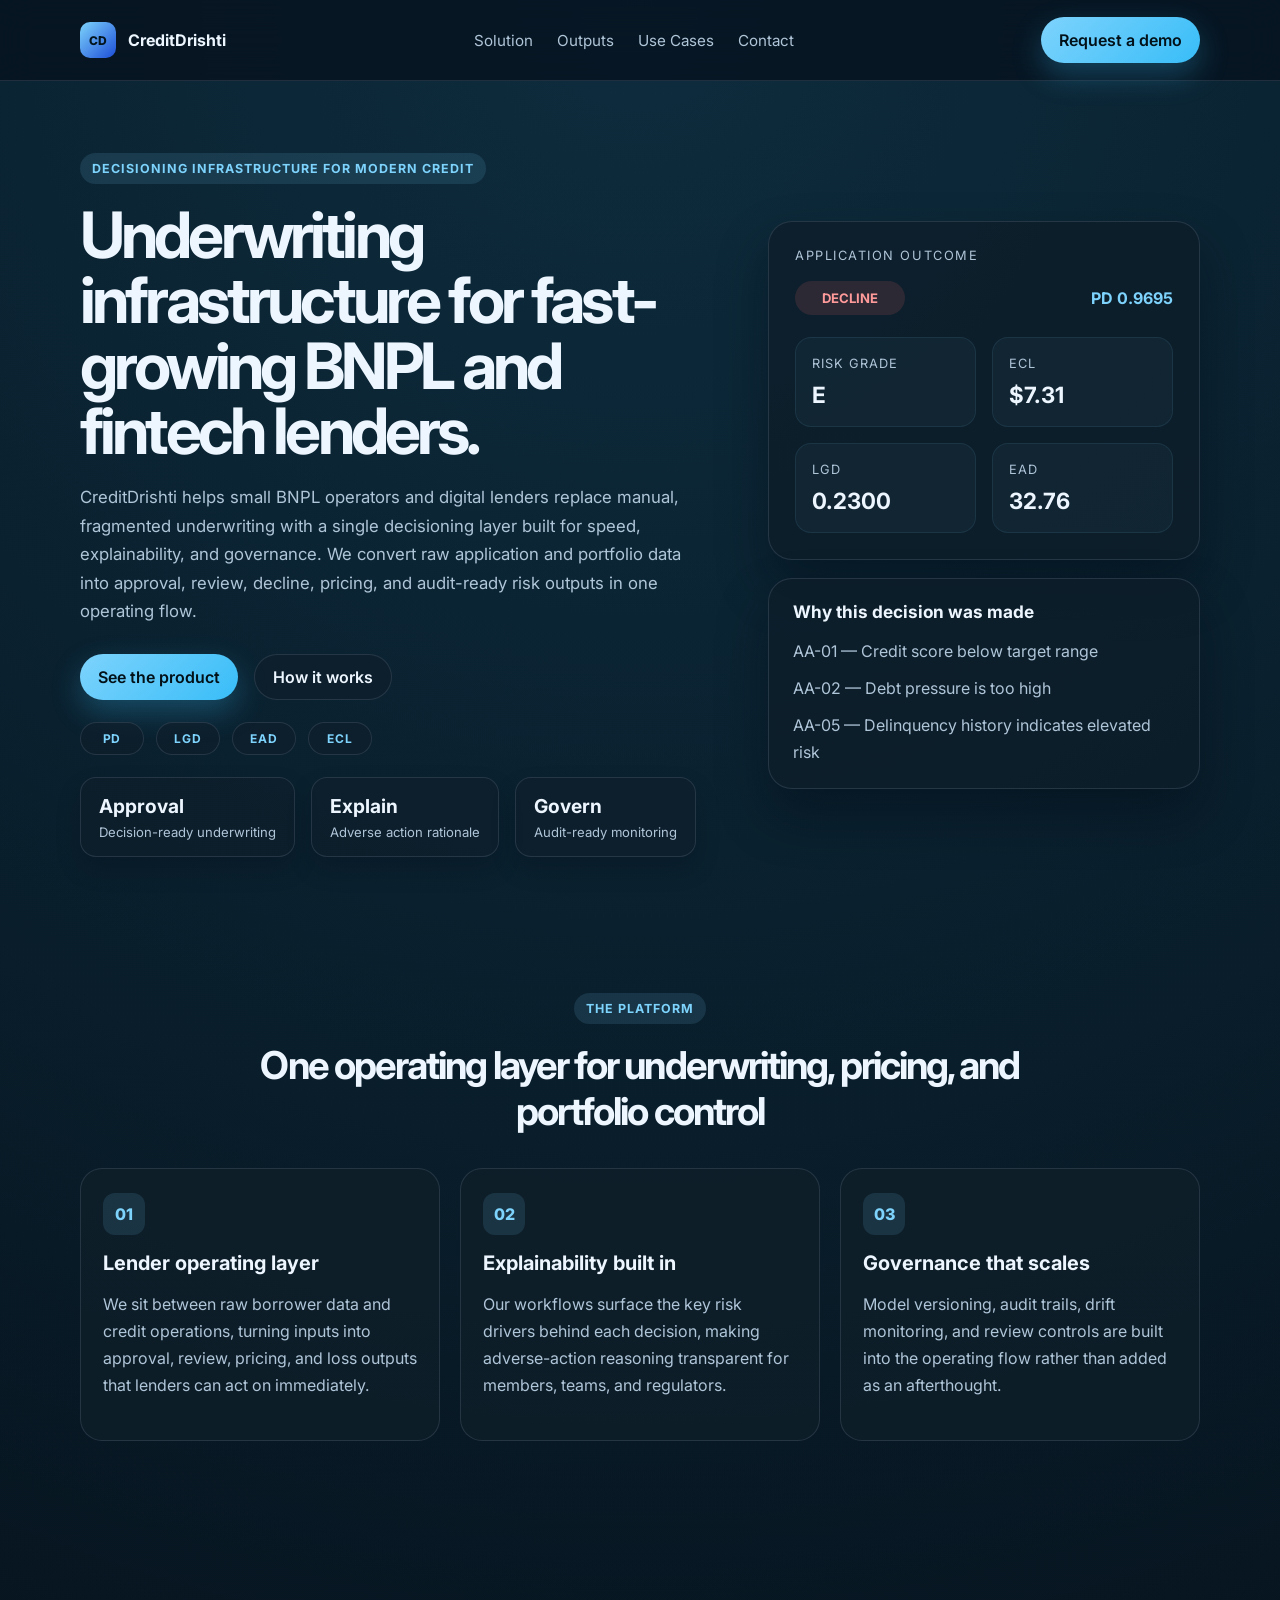
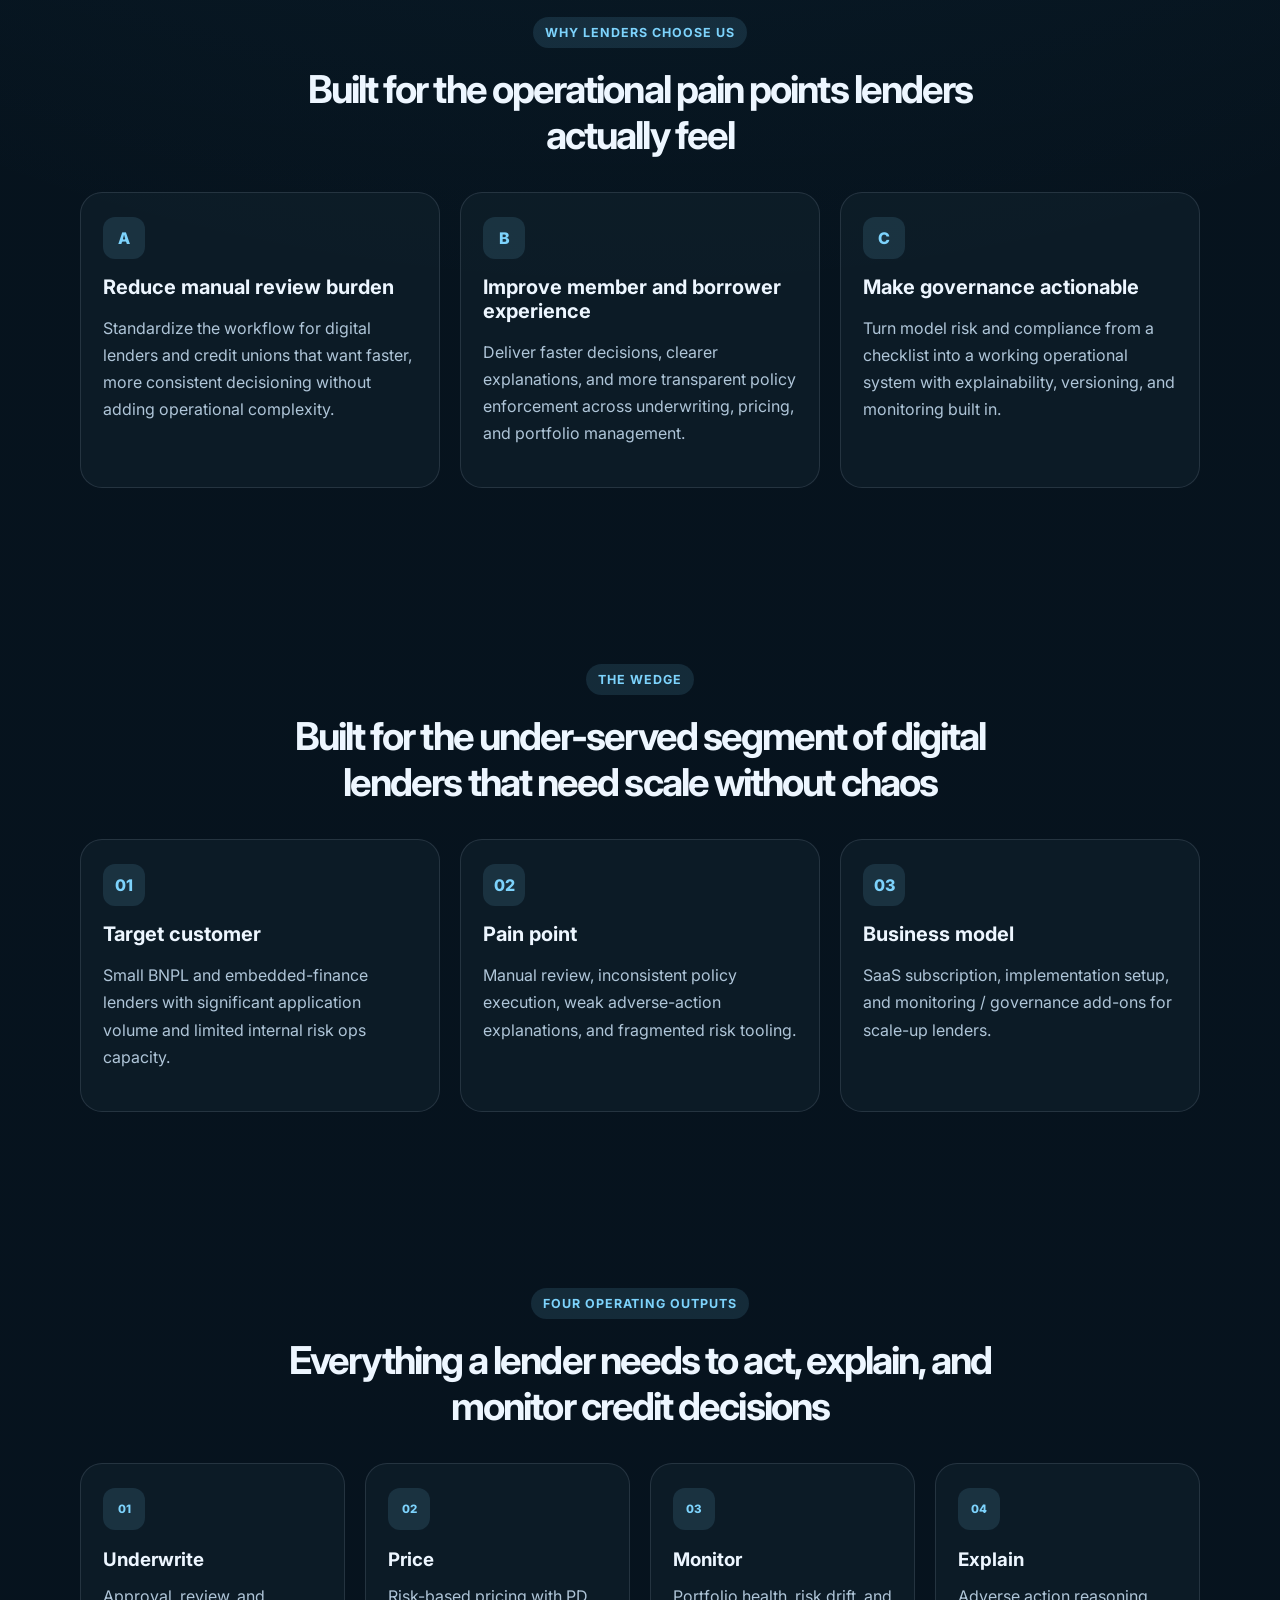
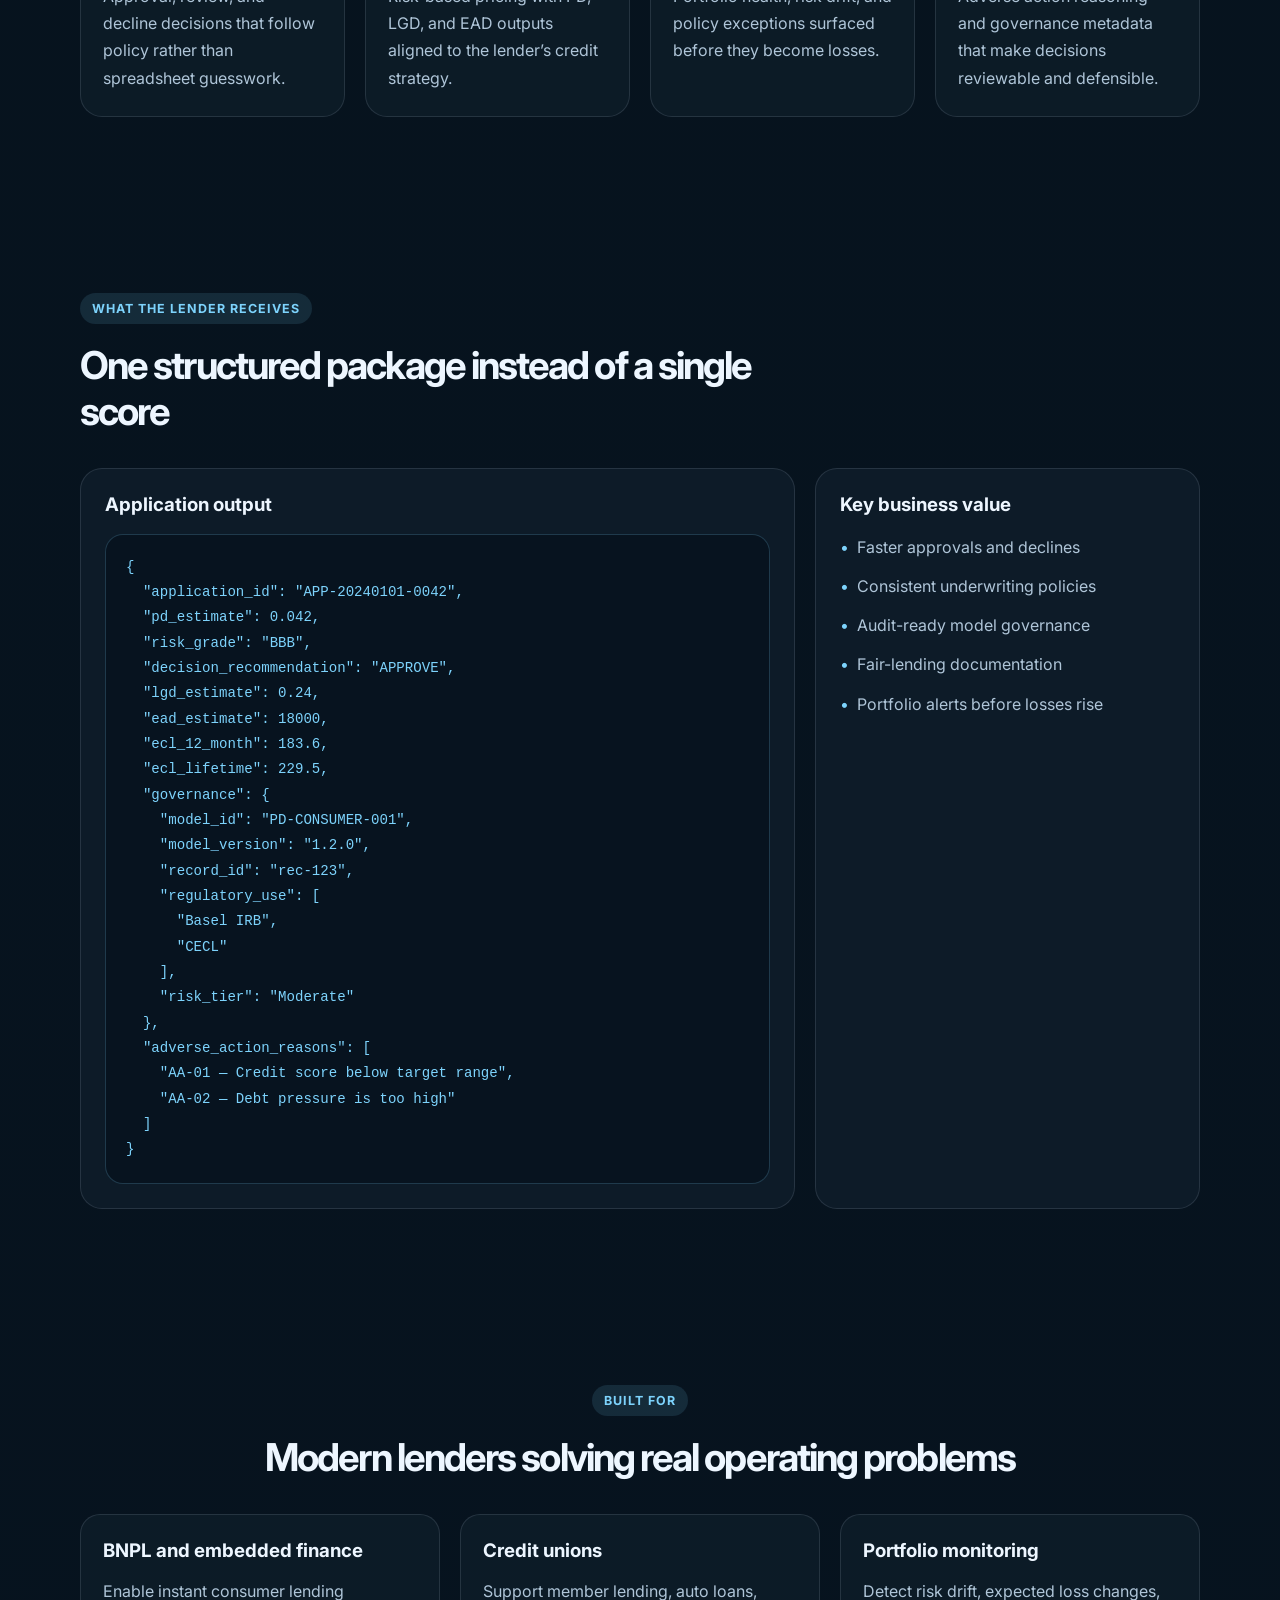
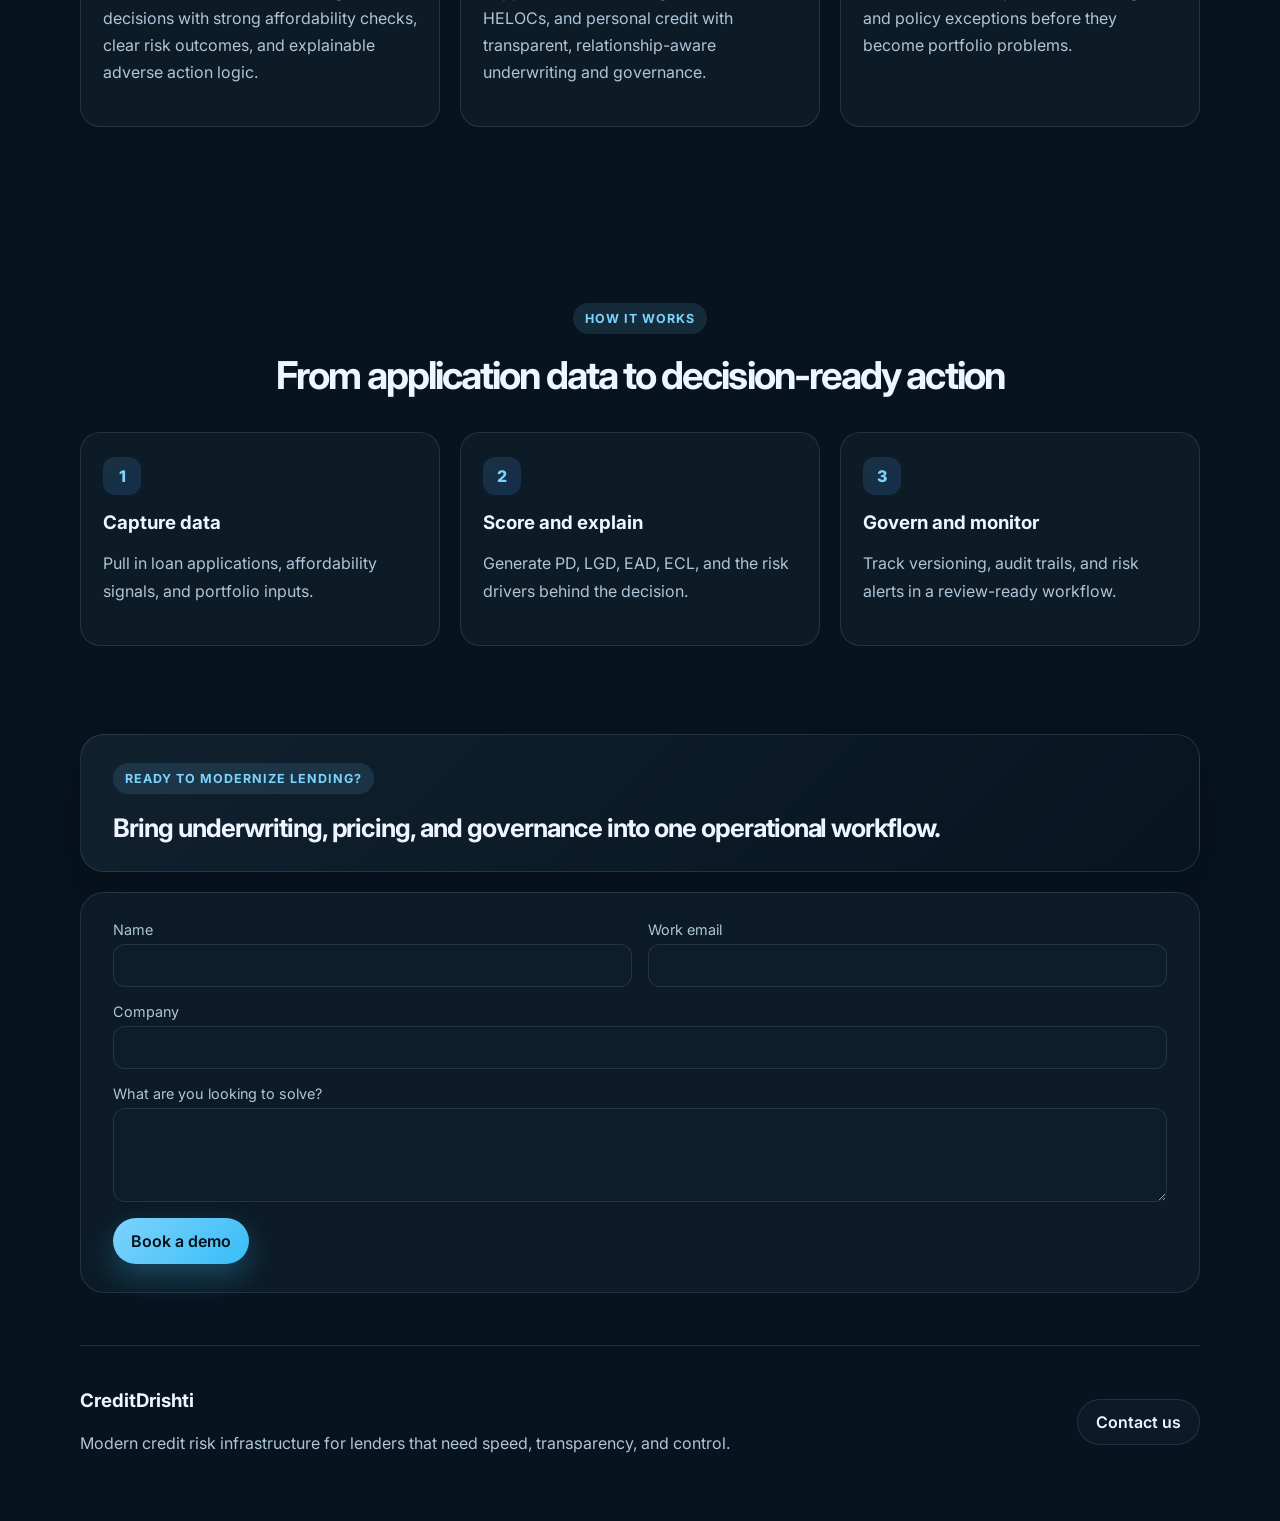
==== index.html @ d0ecc828 "Rebrand site to CreditDrishti Co-Authored-By: Claude Opus 5.5 <noreply@anthropic.com>" ====
<!DOCTYPE html>
<html lang="en">
  <head>
    <meta charset="UTF-8" />
    <meta name="viewport" content="width=device-width, initial-scale=1.0" />
    <title>CreditDrishti</title>
    <meta
      name="description"
      content="Decision-ready credit risk infrastructure for fintechs and credit unions."
    />
    <link rel="preconnect" href="https://fonts.googleapis.com" />
    <link rel="preconnect" href="https://fonts.gstatic.com" crossorigin />
    <link
      href="https://fonts.googleapis.com/css2?family=Inter:wght@400;500;600;700;800&display=swap"
      rel="stylesheet"
    />
    <link rel="stylesheet" href="styles.css" />
  </head>
  <body>
    <header class="topbar">
      <div class="container nav">
        <div class="brand">
          <span class="brand-mark">CD</span>
          <span>CreditDrishti</span>
        </div>
        <nav class="menu">
          <a href="#solution">Solution</a>
          <a href="#outputs">Outputs</a>
          <a href="#use-cases">Use Cases</a>
          <a href="#contact">Contact</a>
        </nav>
        <a class="button button-primary" href="#contact">Request a demo</a>
      </div>
    </header>

    <main>
      <section class="hero">
        <div class="container hero-grid">
          <div class="hero-copy">
            <span class="eyebrow">Decisioning infrastructure for modern credit</span>
            <h1>Underwriting infrastructure for fast-growing BNPL and fintech lenders.</h1>
            <p>
              CreditDrishti helps small BNPL operators and digital lenders replace manual,
              fragmented underwriting with a single decisioning layer built for speed,
              explainability, and governance. We convert raw application and portfolio data into
              approval, review, decline, pricing, and audit-ready risk outputs in one operating flow.
            </p>
            <div class="cta-row">
              <a class="button button-primary" href="#outputs">See the product</a>
              <a class="button button-secondary" href="#solution">How it works</a>
            </div>
            <div class="trust-strip">
              <span>PD</span>
              <span>LGD</span>
              <span>EAD</span>
              <span>ECL</span>
            </div>
            <ul class="mini-stats">
              <li><strong>Approval</strong><span>Decision-ready underwriting</span></li>
              <li><strong>Explain</strong><span>Adverse action rationale</span></li>
              <li><strong>Govern</strong><span>Audit-ready monitoring</span></li>
            </ul>
          </div>

          <div class="hero-panel">
            <div class="panel-card panel-highlight">
              <div class="panel-topline">Application outcome</div>
              <div class="decision-row">
                <span class="badge badge-decline">DECLINE</span>
                <span class="risk-score">PD 0.9695</span>
              </div>
              <div class="metrics-grid">
                <div>
                  <label>Risk Grade</label>
                  <strong>E</strong>
                </div>
                <div>
                  <label>ECL</label>
                  <strong>$7.31</strong>
                </div>
                <div>
                  <label>LGD</label>
                  <strong>0.2300</strong>
                </div>
                <div>
                  <label>EAD</label>
                  <strong>32.76</strong>
                </div>
              </div>
            </div>

            <div class="panel-card panel-list">
              <h3>Why this decision was made</h3>
              <ul>
                <li>AA-01 — Credit score below target range</li>
                <li>AA-02 — Debt pressure is too high</li>
                <li>AA-05 — Delinquency history indicates elevated risk</li>
              </ul>
            </div>
          </div>
        </div>
      </section>

      <section class="feature-band" id="solution">
        <div class="container">
          <div class="section-heading">
            <span class="eyebrow">The platform</span>
            <h2>One operating layer for underwriting, pricing, and portfolio control</h2>
          </div>

          <div class="card-grid">
            <article class="info-card">
              <div class="icon">01</div>
              <h3>Lender operating layer</h3>
              <p>
                We sit between raw borrower data and credit operations, turning inputs into approval,
                review, pricing, and loss outputs that lenders can act on immediately.
              </p>
            </article>

            <article class="info-card">
              <div class="icon">02</div>
              <h3>Explainability built in</h3>
              <p>
                Our workflows surface the key risk drivers behind each decision, making adverse-action
                reasoning transparent for members, teams, and regulators.
              </p>
            </article>

            <article class="info-card">
              <div class="icon">03</div>
              <h3>Governance that scales</h3>
              <p>
                Model versioning, audit trails, drift monitoring, and review controls are built into the
                operating flow rather than added as an afterthought.
              </p>
            </article>
          </div>
        </div>
      </section>

      <section class="feature-band" aria-label="customer value">
        <div class="container">
          <div class="section-heading">
            <span class="eyebrow">Why lenders choose us</span>
            <h2>Built for the operational pain points lenders actually feel</h2>
          </div>

          <div class="card-grid">
            <article class="info-card">
              <div class="icon">A</div>
              <h3>Reduce manual review burden</h3>
              <p>
                Standardize the workflow for digital lenders and credit unions that want faster,
                more consistent decisioning without adding operational complexity.
              </p>
            </article>

            <article class="info-card">
              <div class="icon">B</div>
              <h3>Improve member and borrower experience</h3>
              <p>
                Deliver faster decisions, clearer explanations, and more transparent policy
                enforcement across underwriting, pricing, and portfolio management.
              </p>
            </article>

            <article class="info-card">
              <div class="icon">C</div>
              <h3>Make governance actionable</h3>
              <p>
                Turn model risk and compliance from a checklist into a working operational system
                with explainability, versioning, and monitoring built in.
              </p>
            </article>
          </div>
        </div>
      </section>

      <section class="feature-band">
        <div class="container">
          <div class="section-heading">
            <span class="eyebrow">The wedge</span>
            <h2>Built for the under-served segment of digital lenders that need scale without chaos</h2>
          </div>

          <div class="card-grid">
            <article class="info-card">
              <div class="icon">01</div>
              <h3>Target customer</h3>
              <p>Small BNPL and embedded-finance lenders with significant application volume and limited internal risk ops capacity.</p>
            </article>
            <article class="info-card">
              <div class="icon">02</div>
              <h3>Pain point</h3>
              <p>Manual review, inconsistent policy execution, weak adverse-action explanations, and fragmented risk tooling.</p>
            </article>
            <article class="info-card">
              <div class="icon">03</div>
              <h3>Business model</h3>
              <p>SaaS subscription, implementation setup, and monitoring / governance add-ons for scale-up lenders.</p>
            </article>
          </div>
        </div>
      </section>

      <section class="results-band">
        <div class="container">
          <div class="section-heading">
            <span class="eyebrow">Four operating outputs</span>
            <h2>Everything a lender needs to act, explain, and monitor credit decisions</h2>
          </div>

          <div class="results-grid">
            <article class="result-card">
              <span class="result-tag">01</span>
              <h3>Underwrite</h3>
              <p>Approval, review, and decline decisions that follow policy rather than spreadsheet guesswork.</p>
            </article>
            <article class="result-card">
              <span class="result-tag">02</span>
              <h3>Price</h3>
              <p>Risk-based pricing with PD, LGD, and EAD outputs aligned to the lender’s credit strategy.</p>
            </article>
            <article class="result-card">
              <span class="result-tag">03</span>
              <h3>Monitor</h3>
              <p>Portfolio health, risk drift, and policy exceptions surfaced before they become losses.</p>
            </article>
            <article class="result-card">
              <span class="result-tag">04</span>
              <h3>Explain</h3>
              <p>Adverse action reasoning and governance metadata that make decisions reviewable and defensible.</p>
            </article>
          </div>
        </div>
      </section>

      <section class="outputs" id="outputs">
        <div class="container">
          <div class="section-heading left">
            <span class="eyebrow">What the lender receives</span>
            <h2>One structured package instead of a single score</h2>
          </div>

          <div class="output-grid">
            <div class="output-card big">
              <h3>Application output</h3>
              <div class="json-box" id="outputBox"></div>
            </div>

            <div class="output-card">
              <h3>Key business value</h3>
              <ul>
                <li>Faster approvals and declines</li>
                <li>Consistent underwriting policies</li>
                <li>Audit-ready model governance</li>
                <li>Fair-lending documentation</li>
                <li>Portfolio alerts before losses rise</li>
              </ul>
            </div>
          </div>
        </div>
      </section>

      <section class="use-cases" id="use-cases">
        <div class="container">
          <div class="section-heading">
            <span class="eyebrow">Built for</span>
            <h2>Modern lenders solving real operating problems</h2>
          </div>

          <div class="use-grid">
            <article class="use-card">
              <h3>BNPL and embedded finance</h3>
              <p>
                Enable instant consumer lending decisions with strong affordability checks, clear risk
                outcomes, and explainable adverse action logic.
              </p>
            </article>
            <article class="use-card">
              <h3>Credit unions</h3>
              <p>
                Support member lending, auto loans, HELOCs, and personal credit with transparent,
                relationship-aware underwriting and governance.
              </p>
            </article>
            <article class="use-card">
              <h3>Portfolio monitoring</h3>
              <p>
                Detect risk drift, expected loss changes, and policy exceptions before they become
                portfolio problems.
              </p>
            </article>
          </div>
        </div>
      </section>

      <section class="process">
        <div class="container">
          <div class="section-heading">
            <span class="eyebrow">How it works</span>
            <h2>From application data to decision-ready action</h2>
          </div>

          <div class="steps">
            <div class="step">
              <span>1</span>
              <h3>Capture data</h3>
              <p>Pull in loan applications, affordability signals, and portfolio inputs.</p>
            </div>
            <div class="step">
              <span>2</span>
              <h3>Score and explain</h3>
              <p>Generate PD, LGD, EAD, ECL, and the risk drivers behind the decision.</p>
            </div>
            <div class="step">
              <span>3</span>
              <h3>Govern and monitor</h3>
              <p>Track versioning, audit trails, and risk alerts in a review-ready workflow.</p>
            </div>
          </div>
        </div>
      </section>
    </main>

    <section class="cta-banner" id="contact">
      <div class="container cta-banner-inner">
        <div>
          <span class="eyebrow">Ready to modernize lending?</span>
          <h3>Bring underwriting, pricing, and governance into one operational workflow.</h3>
        </div>
      </div>
      <div class="container">
        <!-- Replace YOUR_FORM_ID with the ID from your Formspree form (https://formspree.io) -->
        <form
          class="contact-form"
          id="contactForm"
          action="https://formspree.io/f/YOUR_FORM_ID"
          method="POST"
        >
          <div class="form-row">
            <label>
              <span>Name</span>
              <input type="text" name="name" autocomplete="name" required maxlength="120" />
            </label>
            <label>
              <span>Work email</span>
              <input type="email" name="email" autocomplete="email" required maxlength="200" />
            </label>
          </div>
          <label>
            <span>Company</span>
            <input type="text" name="company" autocomplete="organization" maxlength="200" />
          </label>
          <label>
            <span>What are you looking to solve?</span>
            <textarea name="message" rows="4" required maxlength="4000"></textarea>
          </label>
          <input type="hidden" name="_subject" value="New demo request — CreditDrishti" />
          <!-- Honeypot: hidden from people; Formspree drops submissions that fill it -->
          <input type="text" name="_gotcha" class="hp" tabindex="-1" autocomplete="off" aria-hidden="true" />
          <div class="form-actions">
            <button class="button button-primary" type="submit">Book a demo</button>
            <p class="form-status" id="formStatus" role="status" aria-live="polite"></p>
          </div>
        </form>
      </div>
    </section>

    <footer class="footer">
      <div class="container footer-row">
        <div>
          <h3>CreditDrishti</h3>
          <p>Modern credit risk infrastructure for lenders that need speed, transparency, and control.</p>
        </div>
        <a class="button button-secondary" href="#contact">
          Contact us
        </a>
      </div>
    </footer>

    <script src="app.js"></script>
  </body>
</html>
---- styles.css ----
:root {
  --bg: #07131f;
  --bg-soft: #0d1d2b;
  --panel: rgba(14, 30, 42, 0.82);
  --panel-border: rgba(148, 163, 184, 0.18);
  --card: #0f1f2b;
  --text: #edf6ff;
  --muted: #afc5d8;
  --primary: #7dd3fc;
  --primary-strong: #38bdf8;
  --success: #69f0ae;
  --warning: #f9c74f;
  --danger: #ff6b6b;
  --shadow: rgba(3, 7, 18, 0.38);
}

* {
  box-sizing: border-box;
}

html {
  scroll-behavior: smooth;
}

body {
  margin: 0;
  font-family: "Inter", sans-serif;
  background:
    radial-gradient(circle at top, rgba(56, 189, 248, 0.15), transparent 30%),
    linear-gradient(180deg, #06131d 0%, #07131f 100%);
  color: var(--text);
}

img {
  max-width: 100%;
}

a {
  color: inherit;
  text-decoration: none;
}

.container {
  width: min(1120px, calc(100% - 32px));
  margin: 0 auto;
}

.topbar {
  position: sticky;
  top: 0;
  z-index: 10;
  backdrop-filter: blur(18px);
  background: rgba(7, 19, 31, 0.82);
  border-bottom: 1px solid var(--panel-border);
}

.nav {
  display: flex;
  align-items: center;
  justify-content: space-between;
  min-height: 80px;
  gap: 20px;
}

.brand {
  display: inline-flex;
  align-items: center;
  gap: 12px;
  font-weight: 700;
}

.brand-mark {
  display: inline-flex;
  align-items: center;
  justify-content: center;
  width: 36px;
  height: 36px;
  border-radius: 10px;
  background: linear-gradient(135deg, var(--primary), #1d4ed8);
  color: #03151e;
  font-size: 0.75rem;
  font-weight: 800;
}

.menu {
  display: flex;
  gap: 24px;
  color: var(--muted);
  font-size: 0.95rem;
}

.button {
  display: inline-flex;
  align-items: center;
  justify-content: center;
  min-height: 46px;
  padding: 0 18px;
  border-radius: 999px;
  font-weight: 600;
  transition: transform 0.2s ease, opacity 0.2s ease;
}

.button:hover {
  transform: translateY(-1px);
}

.button-primary {
  background: linear-gradient(135deg, var(--primary), var(--primary-strong));
  color: #021018;
  box-shadow: 0 12px 30px rgba(56, 189, 248, 0.28);
}

.button-secondary {
  border: 1px solid var(--panel-border);
  background: rgba(15, 31, 43, 0.7);
  color: var(--text);
}

.hero {
  padding: 72px 0 48px;
}

.hero-grid {
  display: grid;
  grid-template-columns: 1.2fr 0.8fr;
  gap: 40px;
  align-items: center;
}

.eyebrow {
  display: inline-block;
  margin-bottom: 18px;
  padding: 8px 12px;
  border-radius: 999px;
  background: rgba(125, 211, 252, 0.12);
  color: var(--primary);
  font-size: 0.78rem;
  font-weight: 700;
  letter-spacing: 0.08em;
  text-transform: uppercase;
}

.hero-copy h1 {
  margin: 0;
  font-size: clamp(2.8rem, 5vw, 4.7rem);
  line-height: 1.02;
  letter-spacing: -0.06em;
}

.hero-copy p {
  max-width: 620px;
  color: var(--muted);
  line-height: 1.7;
  font-size: 1.05rem;
  margin-top: 20px;
}

.cta-row {
  display: flex;
  flex-wrap: wrap;
  gap: 16px;
  margin: 28px 0 22px;
}

.trust-strip {
  display: flex;
  flex-wrap: wrap;
  gap: 12px;
  margin-bottom: 22px;
}

.trust-strip span {
  display: inline-flex;
  align-items: center;
  justify-content: center;
  min-width: 64px;
  padding: 8px 12px;
  border-radius: 999px;
  border: 1px solid var(--panel-border);
  background: rgba(15, 31, 43, 0.7);
  color: var(--primary);
  font-size: 0.75rem;
  font-weight: 700;
  letter-spacing: 0.08em;
  text-transform: uppercase;
}

.mini-stats {
  list-style: none;
  padding: 0;
  margin: 0;
  display: flex;
  flex-wrap: wrap;
  gap: 16px;
}

.mini-stats li {
  min-width: 170px;
  display: flex;
  flex-direction: column;
  gap: 6px;
  padding: 16px 18px;
  border: 1px solid var(--panel-border);
  background: rgba(15, 31, 43, 0.7);
  border-radius: 16px;
  box-shadow: 0 12px 24px rgba(3, 7, 18, 0.18);
}

.mini-stats strong {
  font-size: 1.2rem;
}

.mini-stats span {
  color: var(--muted);
  font-size: 0.82rem;
}

.hero-panel {
  display: flex;
  flex-direction: column;
  gap: 18px;
}

.panel-card {
  background: var(--panel);
  border: 1px solid var(--panel-border);
  border-radius: 24px;
  box-shadow: 0 26px 50px var(--shadow);
}

.panel-highlight {
  padding: 26px;
}

.panel-topline {
  color: var(--muted);
  font-size: 0.8rem;
  letter-spacing: 0.12em;
  text-transform: uppercase;
}

.decision-row {
  display: flex;
  align-items: center;
  justify-content: space-between;
  margin-top: 18px;
  margin-bottom: 22px;
}

.badge {
  display: inline-flex;
  align-items: center;
  justify-content: center;
  min-width: 110px;
  padding: 9px 12px;
  border-radius: 999px;
  font-size: 0.82rem;
  font-weight: 700;
}

.badge-decline {
  background: rgba(255, 107, 107, 0.13);
  color: #ff9a9a;
}

.risk-score {
  color: var(--primary);
  font-weight: 700;
}

.metrics-grid {
  display: grid;
  grid-template-columns: repeat(2, minmax(120px, 1fr));
  gap: 16px;
}

.metrics-grid div {
  padding: 18px 16px;
  background: rgba(125, 211, 252, 0.04);
  border: 1px solid rgba(125, 211, 252, 0.09);
  border-radius: 16px;
}

.metrics-grid label {
  display: block;
  margin-bottom: 10px;
  color: var(--muted);
  font-size: 0.8rem;
  text-transform: uppercase;
  letter-spacing: 0.08em;
}

.metrics-grid strong {
  font-size: 1.4rem;
}

.panel-list {
  padding: 22px 24px;
}

.panel-list h3 {
  margin-top: 0;
  margin-bottom: 16px;
  font-size: 1.08rem;
}

.panel-list ul,
.output-card ul,
.use-card p,
.info-card p,
.step p,
.footer p {
  color: var(--muted);
  line-height: 1.7;
}

.panel-list ul {
  list-style: none;
  padding: 0;
  margin: 0;
  display: grid;
  gap: 10px;
}

.section-heading {
  text-align: center;
  max-width: 760px;
  margin: 0 auto 34px;
}

.section-heading.left {
  text-align: left;
  margin-left: 0;
}

.section-heading h2 {
  margin: 0;
  font-size: clamp(2rem, 3vw, 2.8rem);
  letter-spacing: -0.05em;
}

.feature-band, .outputs, .use-cases, .process, .results-band {
  padding: 88px 0;
}

.card-grid,
.use-grid,
.steps,
.results-grid {
  display: grid;
  gap: 20px;
}

.card-grid {
  grid-template-columns: repeat(3, minmax(0, 1fr));
}

.info-card {
  background: rgba(15, 31, 43, 0.74);
  border: 1px solid var(--panel-border);
  border-radius: 22px;
  padding: 24px 22px;
}

.icon {
  display: inline-flex;
  width: 42px;
  height: 42px;
  align-items: center;
  justify-content: center;
  margin-bottom: 16px;
  border-radius: 12px;
  background: rgba(125, 211, 252, 0.12);
  color: var(--primary);
  font-weight: 800;
}

.info-card h3 {
  margin: 0 0 10px;
  font-size: 1.25rem;
}

.results-grid {
  grid-template-columns: repeat(4, minmax(0, 1fr));
}

.result-card {
  background: rgba(15, 31, 43, 0.74);
  border: 1px solid var(--panel-border);
  border-radius: 22px;
  padding: 24px 22px;
}

.result-tag {
  display: inline-flex;
  align-items: center;
  justify-content: center;
  width: 42px;
  height: 42px;
  border-radius: 12px;
  background: rgba(125, 211, 252, 0.12);
  color: var(--primary);
  font-size: 0.72rem;
  font-weight: 800;
  margin-bottom: 18px;
}

.result-card h3 {
  margin: 0 0 12px;
}

.result-card p {
  color: var(--muted);
  line-height: 1.7;
  margin: 0;
}

.output-grid {
  display: grid;
  grid-template-columns: 1.3fr 0.7fr;
  gap: 20px;
}

.output-card {
  background: rgba(15, 31, 43, 0.8);
  border: 1px solid var(--panel-border);
  border-radius: 22px;
  padding: 24px;
}

.output-card.big {
  min-height: 340px;
}

.output-card h3 {
  margin-top: 0;
  margin-bottom: 18px;
}

.json-box {
  border: 1px solid rgba(125, 211, 252, 0.2);
  border-radius: 18px;
  background: rgba(7, 19, 31, 0.9);
  padding: 20px;
  color: var(--primary);
  font-family: "SFMono-Regular", Consolas, monospace;
  font-size: 0.88rem;
  line-height: 1.8;
  white-space: pre-wrap;
}

.output-card ul {
  list-style: none;
  margin: 0;
  padding: 0;
  display: grid;
  gap: 12px;
}

.output-card li::before {
  content: "•";
  color: var(--primary);
  margin-right: 8px;
}

.use-grid {
  grid-template-columns: repeat(3, minmax(0, 1fr));
}

.use-card,
.step {
  background: rgba(15, 31, 43, 0.74);
  border: 1px solid var(--panel-border);
  border-radius: 20px;
  padding: 24px 22px;
}

.use-card h3,
.step h3 {
  margin-top: 0;
  margin-bottom: 14px;
}

.steps {
  grid-template-columns: repeat(3, minmax(0, 1fr));
}

.step span {
  display: inline-flex;
  width: 38px;
  height: 38px;
  align-items: center;
  justify-content: center;
  margin-bottom: 16px;
  font-weight: 800;
  border-radius: 12px;
  background: linear-gradient(135deg, rgba(125, 211, 252, 0.12), rgba(59, 130, 246, 0.18));
  color: var(--primary);
}

.cta-banner {
  padding: 0 0 28px;
}

.cta-banner-inner {
  display: flex;
  justify-content: space-between;
  align-items: center;
  gap: 20px;
  padding: 28px 32px;
  border: 1px solid var(--panel-border);
  border-radius: 24px;
  background: linear-gradient(135deg, rgba(18, 35, 48, 0.9), rgba(8, 22, 33, 0.9));
  box-shadow: 0 24px 42px rgba(3, 7, 18, 0.22);
}

.cta-banner h3 {
  margin: 0;
  font-size: clamp(1.4rem, 2vw, 2.1rem);
  letter-spacing: -0.04em;
}

.contact-form {
  display: grid;
  gap: 16px;
  margin-top: 20px;
  padding: 28px 32px;
  border: 1px solid var(--panel-border);
  border-radius: 24px;
  background: var(--panel);
}

.contact-form .form-row {
  display: grid;
  grid-template-columns: 1fr 1fr;
  gap: 16px;
}

.contact-form label {
  display: grid;
  gap: 6px;
  font-size: 0.9rem;
  color: var(--muted);
}

.contact-form input,
.contact-form textarea {
  width: 100%;
  padding: 12px 14px;
  border: 1px solid var(--panel-border);
  border-radius: 12px;
  background: var(--bg-soft);
  color: var(--text);
  font: inherit;
}

.contact-form input:focus,
.contact-form textarea:focus {
  outline: 2px solid var(--primary);
  outline-offset: 1px;
}

.contact-form .hp {
  position: absolute;
  left: -9999px;
  width: 1px;
  height: 1px;
  overflow: hidden;
}

.contact-form button {
  border: 0;
  cursor: pointer;
  font: inherit;
  font-weight: 600;
}

.contact-form button:disabled {
  opacity: 0.6;
  cursor: progress;
}

.form-actions {
  display: flex;
  align-items: center;
  gap: 16px;
  flex-wrap: wrap;
}

.form-status {
  margin: 0;
  color: var(--muted);
}

.form-status.ok {
  color: var(--success);
}

.form-status.err {
  color: var(--danger);
}

.footer {
  padding: 24px 0 48px;
}

.footer-row {
  display: flex;
  justify-content: space-between;
  gap: 20px;
  align-items: center;
  padding-top: 24px;
  border-top: 1px solid var(--panel-border);
}

@media (max-width: 900px) {
  .hero-grid,
  .output-grid,
  .card-grid,
  .use-grid,
  .steps,
  .results-grid {
    grid-template-columns: 1fr;
  }

  .menu {
    display: none;
  }

  .cta-banner-inner,
  .footer-row {
    flex-direction: column;
    align-items: flex-start;
  }

  .contact-form {
    padding: 20px 16px;
  }

  .contact-form .form-row {
    grid-template-columns: 1fr;
  }
}
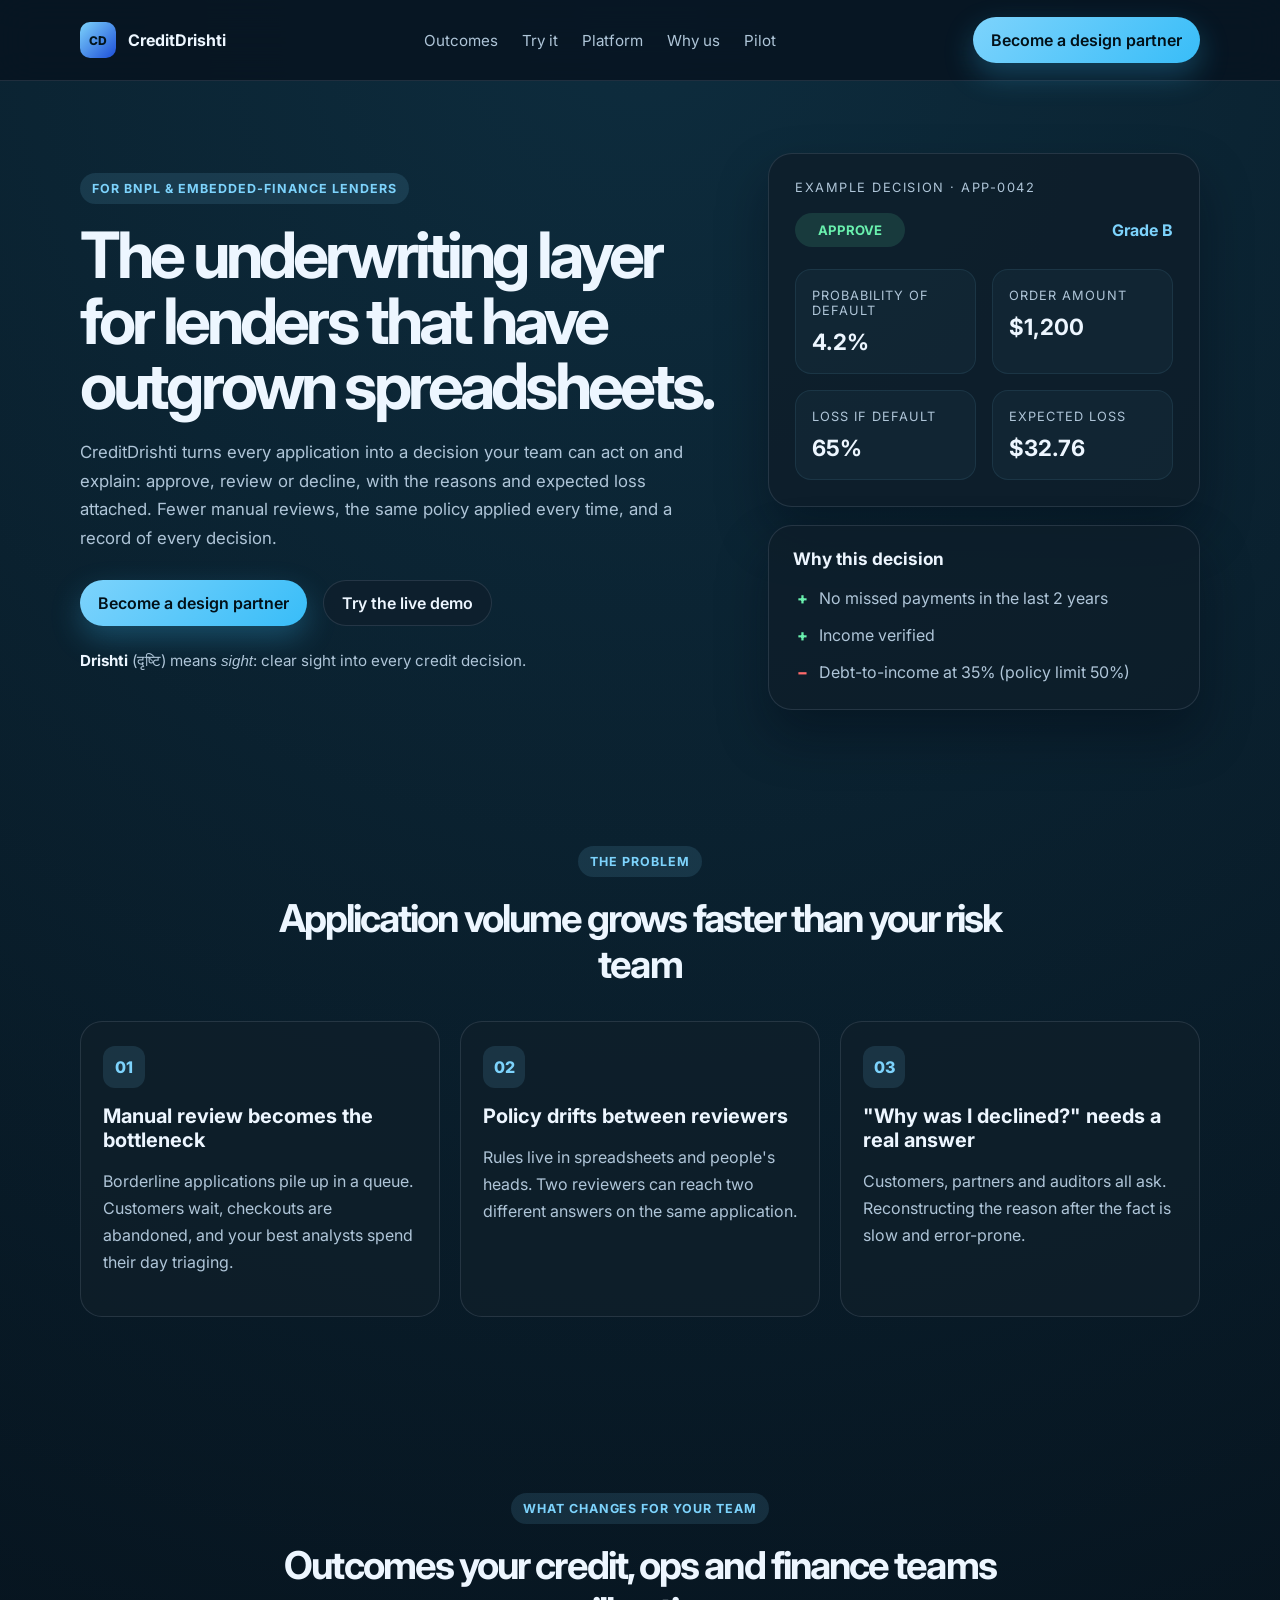
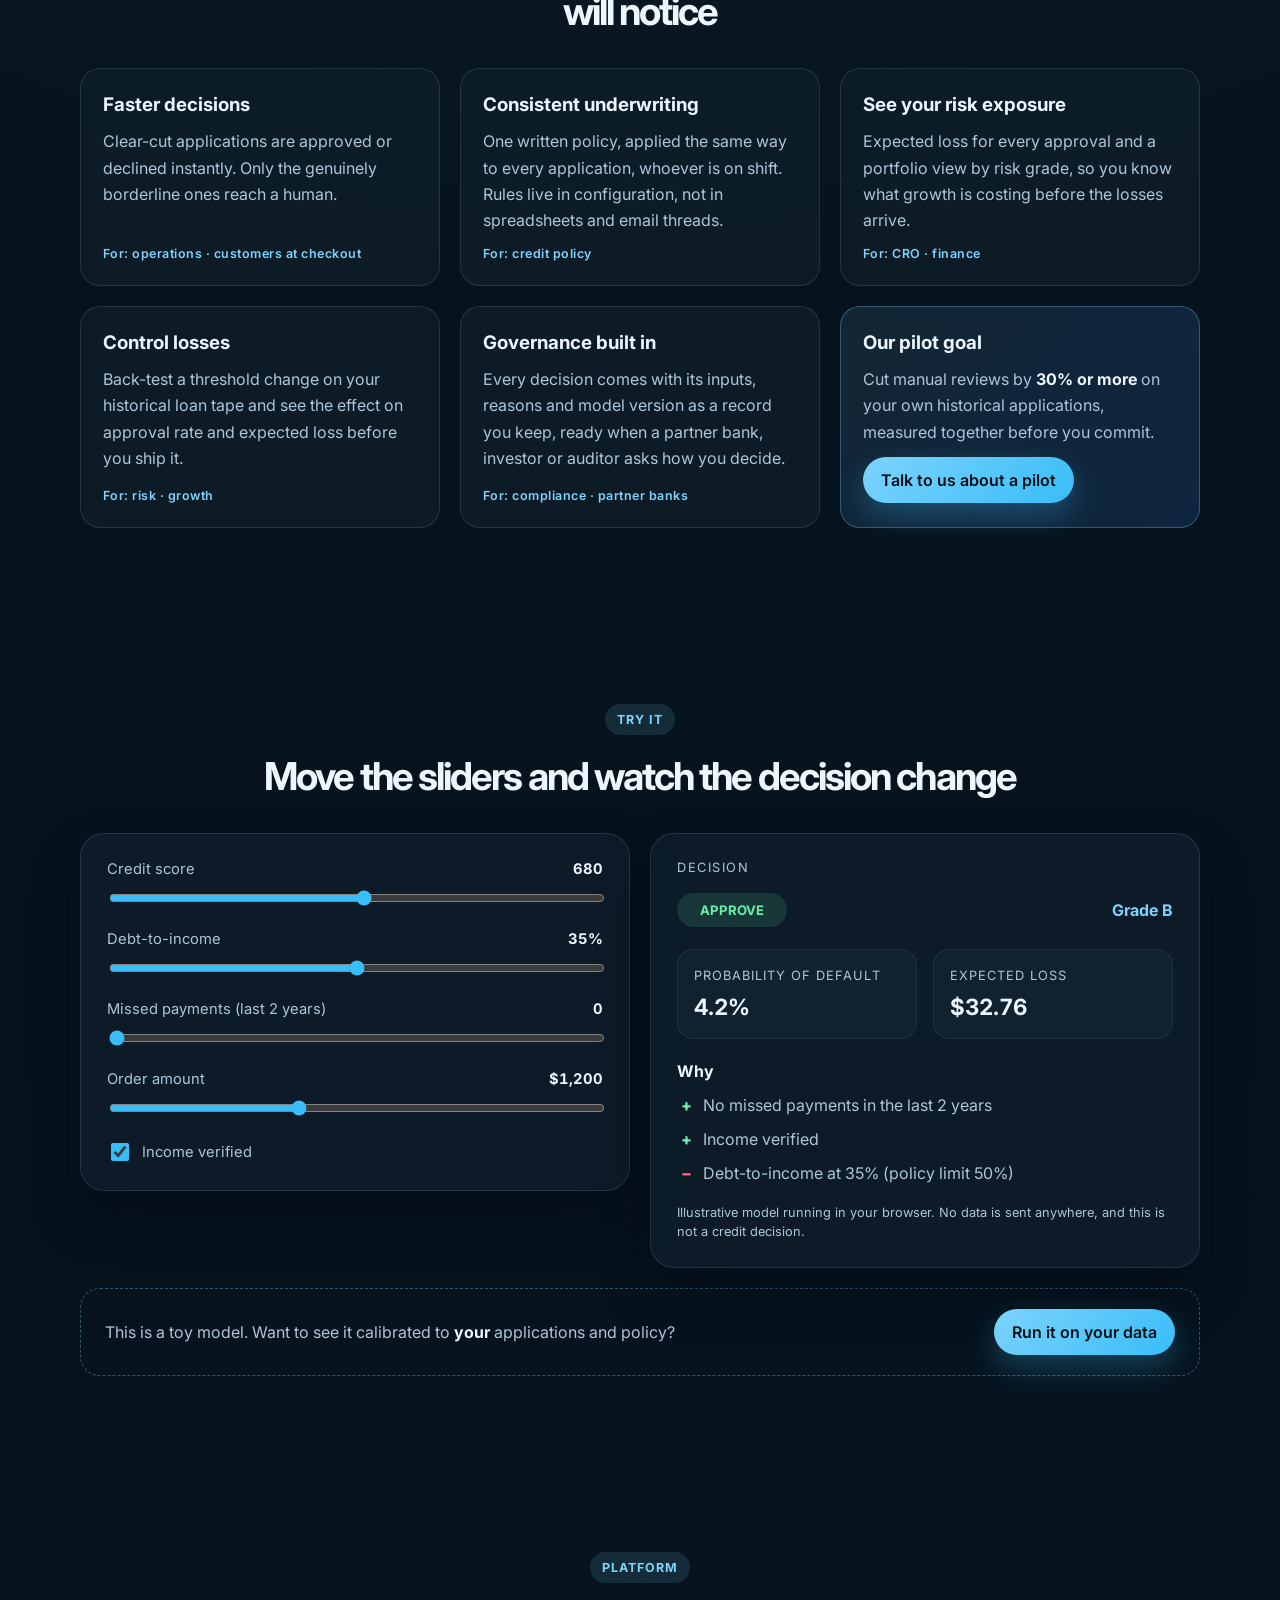
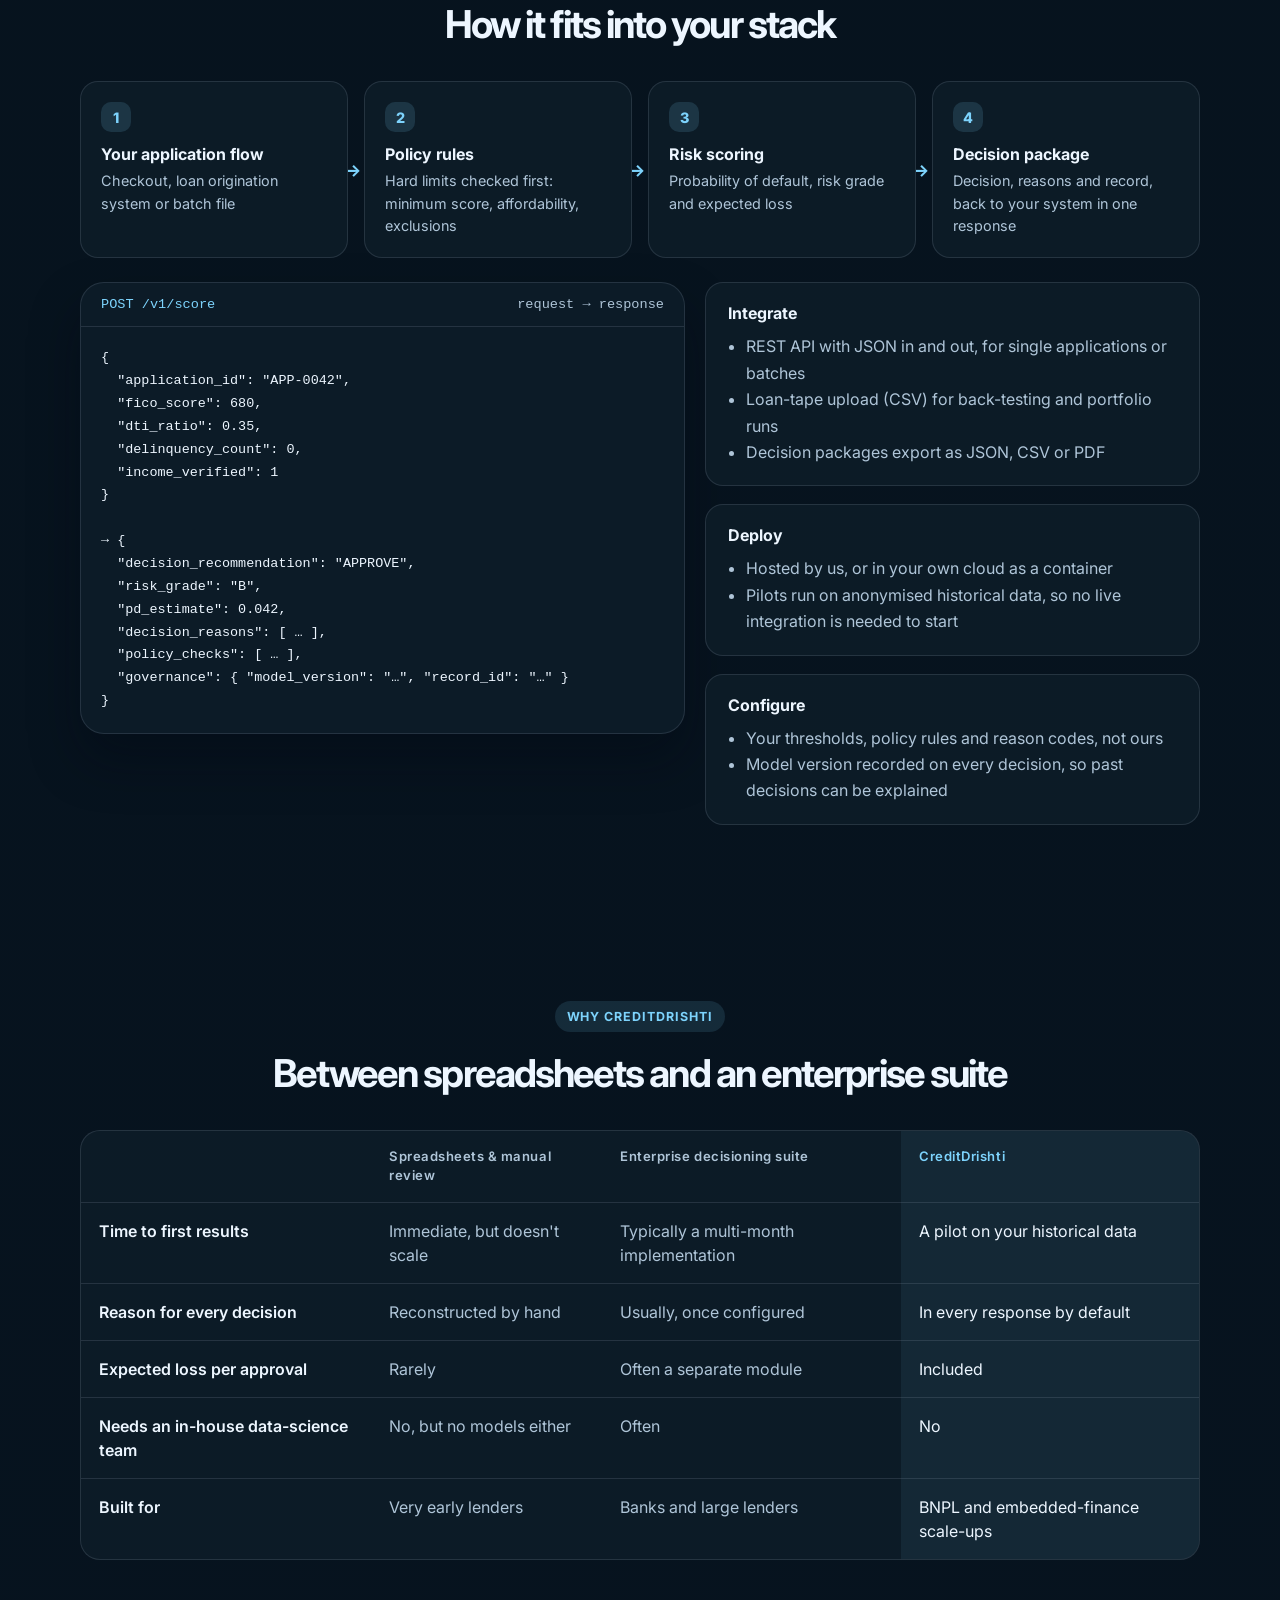
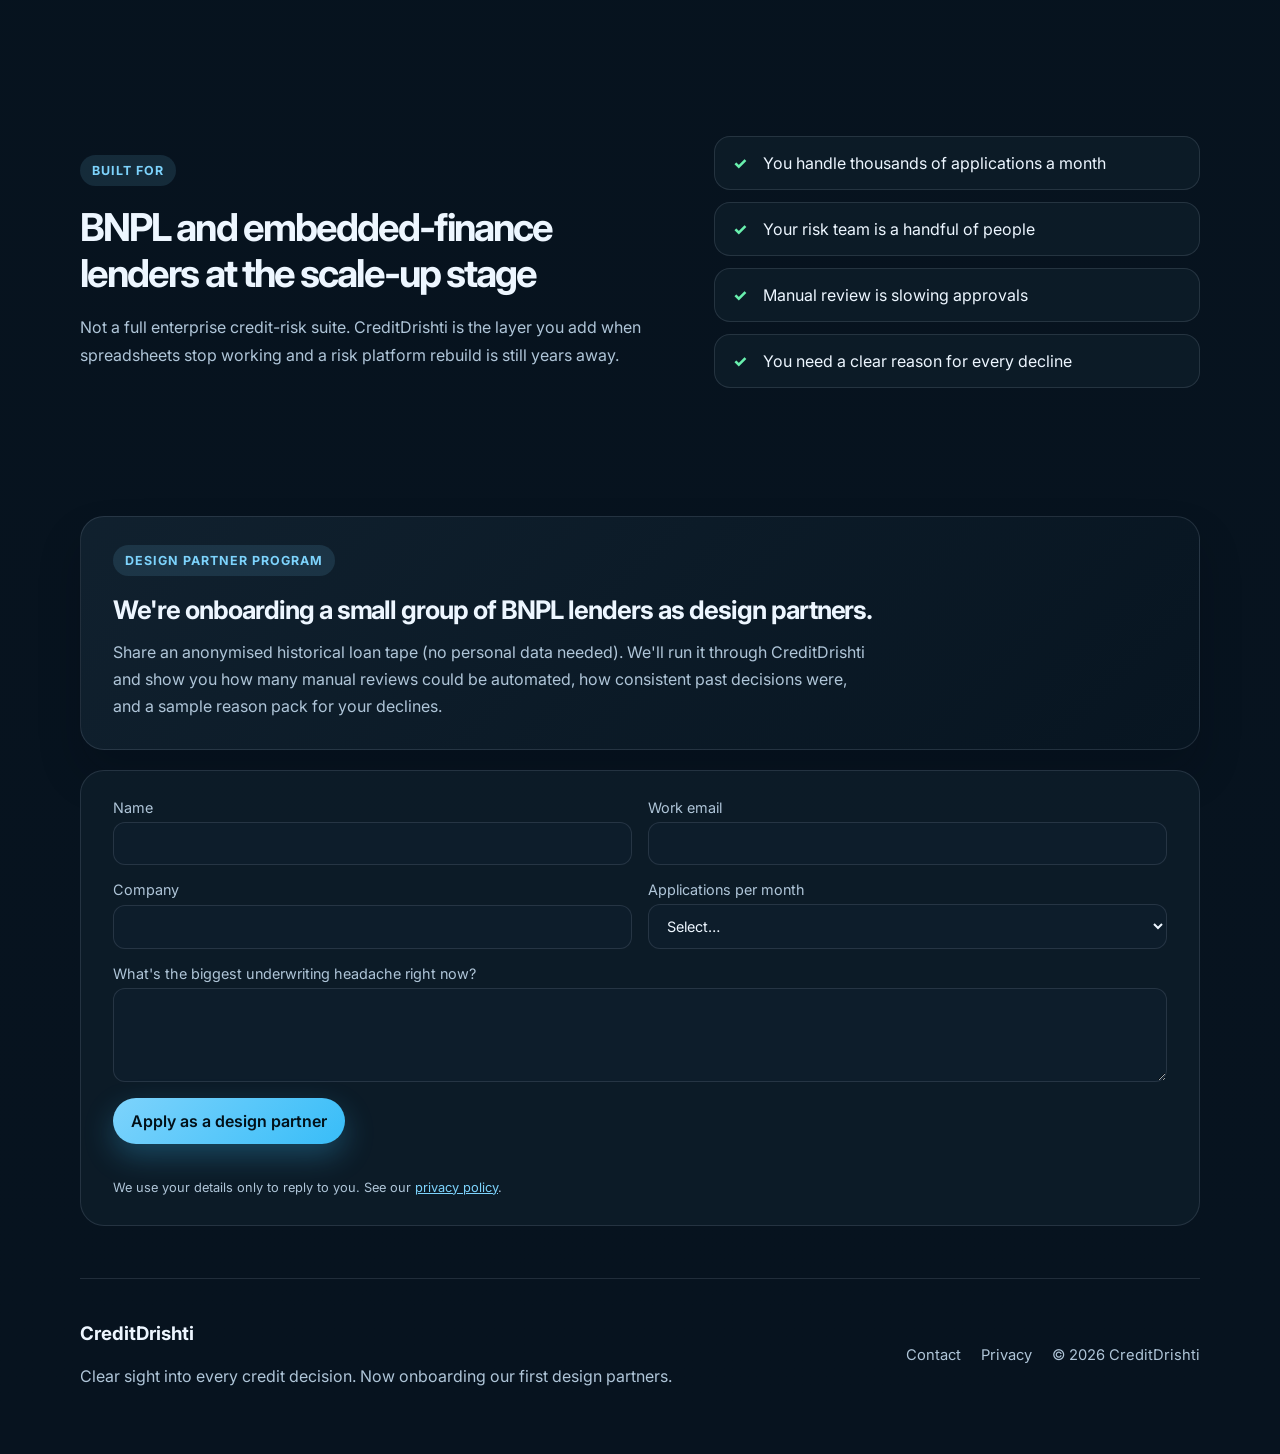
==== commit 09223f67: "Rework homepage around outcomes, platform depth and design-partner pilot - Lead with business outcom" ====
--- a/index.html
+++ b/index.html
@@ -3,10 +3,25 @@
   <head>
     <meta charset="UTF-8" />
     <meta name="viewport" content="width=device-width, initial-scale=1.0" />
-    <title>CreditDrishti</title>
+    <title>CreditDrishti — Underwriting for BNPL lenders</title>
     <meta
       name="description"
-      content="Decision-ready credit risk infrastructure for fintechs and credit unions."
+      content="The underwriting layer for BNPL and embedded-finance lenders that have outgrown spreadsheets. Approve, review or decline every application with the reasons attached."
+    />
+    <link rel="canonical" href="https://creditdrishti.com/" />
+    <meta property="og:type" content="website" />
+    <meta property="og:url" content="https://creditdrishti.com/" />
+    <meta property="og:site_name" content="CreditDrishti" />
+    <meta property="og:title" content="CreditDrishti — Underwriting for BNPL lenders" />
+    <meta
+      property="og:description"
+      content="The underwriting layer for lenders that have outgrown spreadsheets. Fewer manual reviews, consistent policy, and a reason for every decision."
+    />
+    <meta name="twitter:card" content="summary" />
+    <meta name="theme-color" content="#07131f" />
+    <link
+      rel="icon"
+      href="data:image/svg+xml,%3Csvg xmlns='http://www.w3.org/2000/svg' viewBox='0 0 64 64'%3E%3Crect width='64' height='64' rx='14' fill='%2338bdf8'/%3E%3Ctext x='32' y='42' font-family='Arial,sans-serif' font-size='28' font-weight='800' text-anchor='middle' fill='%23021018'%3ECD%3C/text%3E%3C/svg%3E"
     />
     <link rel="preconnect" href="https://fonts.googleapis.com" />
     <link rel="preconnect" href="https://fonts.gstatic.com" crossorigin />
@@ -19,324 +34,423 @@
   <body>
     <header class="topbar">
       <div class="container nav">
-        <div class="brand">
+        <a class="brand" href="#top">
           <span class="brand-mark">CD</span>
           <span>CreditDrishti</span>
-        </div>
+        </a>
         <nav class="menu">
-          <a href="#solution">Solution</a>
-          <a href="#outputs">Outputs</a>
-          <a href="#use-cases">Use Cases</a>
-          <a href="#contact">Contact</a>
+          <a href="#outcomes">Outcomes</a>
+          <a href="#demo">Try it</a>
+          <a href="#platform">Platform</a>
+          <a href="#why">Why us</a>
+          <a href="#pilot">Pilot</a>
         </nav>
-        <a class="button button-primary" href="#contact">Request a demo</a>
+        <a class="button button-primary" href="#pilot">Become a design partner</a>
       </div>
     </header>
 
-    <main>
+    <main id="top">
+      <!-- 1. Hero: who it's for, the outcome, one consistent example -->
       <section class="hero">
         <div class="container hero-grid">
           <div class="hero-copy">
-            <span class="eyebrow">Decisioning infrastructure for modern credit</span>
-            <h1>Underwriting infrastructure for fast-growing BNPL and fintech lenders.</h1>
+            <span class="eyebrow">For BNPL &amp; embedded-finance lenders</span>
+            <h1>The underwriting layer for lenders that have outgrown spreadsheets.</h1>
             <p>
-              CreditDrishti helps small BNPL operators and digital lenders replace manual,
-              fragmented underwriting with a single decisioning layer built for speed,
-              explainability, and governance. We convert raw application and portfolio data into
-              approval, review, decline, pricing, and audit-ready risk outputs in one operating flow.
+              CreditDrishti turns every application into a decision your team can act on and
+              explain: approve, review or decline, with the reasons and expected loss attached.
+              Fewer manual reviews, the same policy applied every time, and a record of every
+              decision.
             </p>
             <div class="cta-row">
-              <a class="button button-primary" href="#outputs">See the product</a>
-              <a class="button button-secondary" href="#solution">How it works</a>
+              <a class="button button-primary" href="#pilot">Become a design partner</a>
+              <a class="button button-secondary" href="#demo">Try the live demo</a>
             </div>
-            <div class="trust-strip">
-              <span>PD</span>
-              <span>LGD</span>
-              <span>EAD</span>
-              <span>ECL</span>
-            </div>
-            <ul class="mini-stats">
-              <li><strong>Approval</strong><span>Decision-ready underwriting</span></li>
-              <li><strong>Explain</strong><span>Adverse action rationale</span></li>
-              <li><strong>Govern</strong><span>Audit-ready monitoring</span></li>
-            </ul>
-          </div>
-
-          <div class="hero-panel">
+            <p class="tagline">
+              <strong>Drishti</strong> (दृष्टि) means <em>sight</em>: clear sight into every
+              credit decision.
+            </p>
+          </div>
+
+          <div class="hero-panel" aria-label="Example decision">
             <div class="panel-card panel-highlight">
-              <div class="panel-topline">Application outcome</div>
+              <div class="panel-topline">Example decision · APP-0042</div>
               <div class="decision-row">
-                <span class="badge badge-decline">DECLINE</span>
-                <span class="risk-score">PD 0.9695</span>
+                <span class="badge badge-approve">APPROVE</span>
+                <span class="risk-score">Grade B</span>
               </div>
               <div class="metrics-grid">
                 <div>
-                  <label>Risk Grade</label>
-                  <strong>E</strong>
+                  <label>Probability of default</label>
+                  <strong>4.2%</strong>
                 </div>
                 <div>
-                  <label>ECL</label>
-                  <strong>$7.31</strong>
+                  <label>Order amount</label>
+                  <strong>$1,200</strong>
                 </div>
                 <div>
-                  <label>LGD</label>
-                  <strong>0.2300</strong>
+                  <label>Loss if default</label>
+                  <strong>65%</strong>
                 </div>
                 <div>
-                  <label>EAD</label>
-                  <strong>32.76</strong>
+                  <label>Expected loss</label>
+                  <strong>$32.76</strong>
                 </div>
               </div>
             </div>
 
             <div class="panel-card panel-list">
-              <h3>Why this decision was made</h3>
-              <ul>
-                <li>AA-01 — Credit score below target range</li>
-                <li>AA-02 — Debt pressure is too high</li>
-                <li>AA-05 — Delinquency history indicates elevated risk</li>
+              <h3>Why this decision</h3>
+              <ul class="reasons">
+                <li class="pos">No missed payments in the last 2 years</li>
+                <li class="pos">Income verified</li>
+                <li class="neg">Debt-to-income at 35% (policy limit 50%)</li>
               </ul>
             </div>
           </div>
         </div>
       </section>
 
-      <section class="feature-band" id="solution">
+      <!-- 2. Problem -->
+      <section class="feature-band" id="problem">
         <div class="container">
           <div class="section-heading">
-            <span class="eyebrow">The platform</span>
-            <h2>One operating layer for underwriting, pricing, and portfolio control</h2>
+            <span class="eyebrow">The problem</span>
+            <h2>Application volume grows faster than your risk team</h2>
           </div>
 
           <div class="card-grid">
             <article class="info-card">
               <div class="icon">01</div>
-              <h3>Lender operating layer</h3>
-              <p>
-                We sit between raw borrower data and credit operations, turning inputs into approval,
-                review, pricing, and loss outputs that lenders can act on immediately.
-              </p>
-            </article>
-
+              <h3>Manual review becomes the bottleneck</h3>
+              <p>
+                Borderline applications pile up in a queue. Customers wait, checkouts are
+                abandoned, and your best analysts spend their day triaging.
+              </p>
+            </article>
             <article class="info-card">
               <div class="icon">02</div>
-              <h3>Explainability built in</h3>
-              <p>
-                Our workflows surface the key risk drivers behind each decision, making adverse-action
-                reasoning transparent for members, teams, and regulators.
-              </p>
-            </article>
-
+              <h3>Policy drifts between reviewers</h3>
+              <p>
+                Rules live in spreadsheets and people's heads. Two reviewers can reach two
+                different answers on the same application.
+              </p>
+            </article>
             <article class="info-card">
               <div class="icon">03</div>
-              <h3>Governance that scales</h3>
-              <p>
-                Model versioning, audit trails, drift monitoring, and review controls are built into the
-                operating flow rather than added as an afterthought.
-              </p>
-            </article>
-          </div>
-        </div>
-      </section>
-
-      <section class="feature-band" aria-label="customer value">
+              <h3>"Why was I declined?" needs a real answer</h3>
+              <p>
+                Customers, partners and auditors all ask. Reconstructing the reason after the
+                fact is slow and error-prone.
+              </p>
+            </article>
+          </div>
+        </div>
+      </section>
+
+      <!-- 3. Business outcomes (sell the outcome, not the maths) -->
+      <section class="process" id="outcomes">
         <div class="container">
           <div class="section-heading">
-            <span class="eyebrow">Why lenders choose us</span>
-            <h2>Built for the operational pain points lenders actually feel</h2>
-          </div>
-
-          <div class="card-grid">
-            <article class="info-card">
-              <div class="icon">A</div>
-              <h3>Reduce manual review burden</h3>
-              <p>
-                Standardize the workflow for digital lenders and credit unions that want faster,
-                more consistent decisioning without adding operational complexity.
-              </p>
-            </article>
-
-            <article class="info-card">
-              <div class="icon">B</div>
-              <h3>Improve member and borrower experience</h3>
-              <p>
-                Deliver faster decisions, clearer explanations, and more transparent policy
-                enforcement across underwriting, pricing, and portfolio management.
-              </p>
-            </article>
-
-            <article class="info-card">
-              <div class="icon">C</div>
-              <h3>Make governance actionable</h3>
-              <p>
-                Turn model risk and compliance from a checklist into a working operational system
-                with explainability, versioning, and monitoring built in.
-              </p>
-            </article>
-          </div>
-        </div>
-      </section>
-
-      <section class="feature-band">
+            <span class="eyebrow">What changes for your team</span>
+            <h2>Outcomes your credit, ops and finance teams will notice</h2>
+          </div>
+
+          <div class="outcome-grid">
+            <article class="outcome">
+              <h3>Faster decisions</h3>
+              <p>
+                Clear-cut applications are approved or declined instantly. Only the genuinely
+                borderline ones reach a human.
+              </p>
+              <span class="outcome-meta">For: operations · customers at checkout</span>
+            </article>
+            <article class="outcome">
+              <h3>Consistent underwriting</h3>
+              <p>
+                One written policy, applied the same way to every application, whoever is on shift.
+                Rules live in configuration, not in spreadsheets and email threads.
+              </p>
+              <span class="outcome-meta">For: credit policy</span>
+            </article>
+            <article class="outcome">
+              <h3>See your risk exposure</h3>
+              <p>
+                Expected loss for every approval and a portfolio view by risk grade, so you know
+                what growth is costing before the losses arrive.
+              </p>
+              <span class="outcome-meta">For: CRO · finance</span>
+            </article>
+            <article class="outcome">
+              <h3>Control losses</h3>
+              <p>
+                Back-test a threshold change on your historical loan tape and see the effect on
+                approval rate and expected loss before you ship it.
+              </p>
+              <span class="outcome-meta">For: risk · growth</span>
+            </article>
+            <article class="outcome">
+              <h3>Governance built in</h3>
+              <p>
+                Every decision comes with its inputs, reasons and model version as a record you
+                keep, ready when a partner bank, investor or auditor asks how you decide.
+              </p>
+              <span class="outcome-meta">For: compliance · partner banks</span>
+            </article>
+            <article class="outcome outcome-cta">
+              <h3>Our pilot goal</h3>
+              <p>
+                Cut manual reviews by <strong>30% or more</strong> on your own historical
+                applications, measured together before you commit.
+              </p>
+              <a class="button button-primary" href="#pilot">Talk to us about a pilot</a>
+            </article>
+          </div>
+        </div>
+      </section>
+
+      <!-- 4. Interactive demo -->
+      <section class="demo" id="demo">
         <div class="container">
           <div class="section-heading">
-            <span class="eyebrow">The wedge</span>
-            <h2>Built for the under-served segment of digital lenders that need scale without chaos</h2>
-          </div>
-
-          <div class="card-grid">
-            <article class="info-card">
-              <div class="icon">01</div>
-              <h3>Target customer</h3>
-              <p>Small BNPL and embedded-finance lenders with significant application volume and limited internal risk ops capacity.</p>
-            </article>
-            <article class="info-card">
-              <div class="icon">02</div>
-              <h3>Pain point</h3>
-              <p>Manual review, inconsistent policy execution, weak adverse-action explanations, and fragmented risk tooling.</p>
-            </article>
-            <article class="info-card">
-              <div class="icon">03</div>
-              <h3>Business model</h3>
-              <p>SaaS subscription, implementation setup, and monitoring / governance add-ons for scale-up lenders.</p>
-            </article>
-          </div>
-        </div>
-      </section>
-
-      <section class="results-band">
+            <span class="eyebrow">Try it</span>
+            <h2>Move the sliders and watch the decision change</h2>
+          </div>
+
+          <div class="demo-grid">
+            <form class="demo-inputs panel-card" id="demoForm" aria-label="Applicant details">
+              <label>
+                <span>Credit score <output id="scoreOut">680</output></span>
+                <input type="range" name="score" min="500" max="850" step="5" value="680" />
+              </label>
+              <label>
+                <span>Debt-to-income <output id="dtiOut">35%</output></span>
+                <input type="range" name="dti" min="0" max="70" step="1" value="35" />
+              </label>
+              <label>
+                <span>Missed payments (last 2 years) <output id="delqOut">0</output></span>
+                <input type="range" name="delq" min="0" max="5" step="1" value="0" />
+              </label>
+              <label>
+                <span>Order amount <output id="amountOut">$1,200</output></span>
+                <input type="range" name="amount" min="100" max="3000" step="50" value="1200" />
+              </label>
+              <label class="check">
+                <input type="checkbox" name="verified" checked />
+                <span>Income verified</span>
+              </label>
+            </form>
+
+            <div class="demo-result panel-card" aria-live="polite">
+              <div class="panel-topline">Decision</div>
+              <div class="decision-row">
+                <span class="badge badge-approve" id="demoBadge">APPROVE</span>
+                <span class="risk-score" id="demoGrade">Grade B</span>
+              </div>
+              <div class="metrics-grid">
+                <div>
+                  <label>Probability of default</label>
+                  <strong id="demoPd">4.2%</strong>
+                </div>
+                <div>
+                  <label>Expected loss</label>
+                  <strong id="demoEl">$32.76</strong>
+                </div>
+              </div>
+              <h3 class="reasons-title">Why</h3>
+              <ul class="reasons" id="demoReasons"></ul>
+              <p class="fineprint">
+                Illustrative model running in your browser. No data is sent anywhere, and this is
+                not a credit decision.
+              </p>
+            </div>
+          </div>
+
+          <div class="inline-cta">
+            <p>This is a toy model. Want to see it calibrated to <strong>your</strong> applications and policy?</p>
+            <a class="button button-primary" href="#pilot">Run it on your data</a>
+          </div>
+        </div>
+      </section>
+
+      <!-- 5. Platform: architecture, API, integrations, deployment -->
+      <section class="process" id="platform">
         <div class="container">
           <div class="section-heading">
-            <span class="eyebrow">Four operating outputs</span>
-            <h2>Everything a lender needs to act, explain, and monitor credit decisions</h2>
-          </div>
-
-          <div class="results-grid">
-            <article class="result-card">
-              <span class="result-tag">01</span>
-              <h3>Underwrite</h3>
-              <p>Approval, review, and decline decisions that follow policy rather than spreadsheet guesswork.</p>
-            </article>
-            <article class="result-card">
-              <span class="result-tag">02</span>
-              <h3>Price</h3>
-              <p>Risk-based pricing with PD, LGD, and EAD outputs aligned to the lender’s credit strategy.</p>
-            </article>
-            <article class="result-card">
-              <span class="result-tag">03</span>
-              <h3>Monitor</h3>
-              <p>Portfolio health, risk drift, and policy exceptions surfaced before they become losses.</p>
-            </article>
-            <article class="result-card">
-              <span class="result-tag">04</span>
-              <h3>Explain</h3>
-              <p>Adverse action reasoning and governance metadata that make decisions reviewable and defensible.</p>
-            </article>
-          </div>
-        </div>
-      </section>
-
-      <section class="outputs" id="outputs">
-        <div class="container">
-          <div class="section-heading left">
-            <span class="eyebrow">What the lender receives</span>
-            <h2>One structured package instead of a single score</h2>
-          </div>
-
-          <div class="output-grid">
-            <div class="output-card big">
-              <h3>Application output</h3>
-              <div class="json-box" id="outputBox"></div>
+            <span class="eyebrow">Platform</span>
+            <h2>How it fits into your stack</h2>
+          </div>
+
+          <ol class="flow" aria-label="Decision flow">
+            <li>
+              <span class="flow-step">1</span>
+              <h3>Your application flow</h3>
+              <p>Checkout, loan origination system or batch file</p>
+            </li>
+            <li>
+              <span class="flow-step">2</span>
+              <h3>Policy rules</h3>
+              <p>Hard limits checked first: minimum score, affordability, exclusions</p>
+            </li>
+            <li>
+              <span class="flow-step">3</span>
+              <h3>Risk scoring</h3>
+              <p>Probability of default, risk grade and expected loss</p>
+            </li>
+            <li>
+              <span class="flow-step">4</span>
+              <h3>Decision package</h3>
+              <p>Decision, reasons and record, back to your system in one response</p>
+            </li>
+          </ol>
+
+          <div class="platform-grid">
+            <div class="code-card panel-card">
+              <div class="code-head">
+                <span>POST /v1/score</span>
+                <span class="muted">request → response</span>
+              </div>
+<pre><code>{
+  "application_id": "APP-0042",
+  "fico_score": 680,
+  "dti_ratio": 0.35,
+  "delinquency_count": 0,
+  "income_verified": 1
+}
+
+→ {
+  "decision_recommendation": "APPROVE",
+  "risk_grade": "B",
+  "pd_estimate": 0.042,
+  "decision_reasons": [ … ],
+  "policy_checks": [ … ],
+  "governance": { "model_version": "…", "record_id": "…" }
+}</code></pre>
             </div>
 
-            <div class="output-card">
-              <h3>Key business value</h3>
-              <ul>
-                <li>Faster approvals and declines</li>
-                <li>Consistent underwriting policies</li>
-                <li>Audit-ready model governance</li>
-                <li>Fair-lending documentation</li>
-                <li>Portfolio alerts before losses rise</li>
-              </ul>
+            <div class="spec-list">
+              <div>
+                <h3>Integrate</h3>
+                <ul>
+                  <li>REST API with JSON in and out, for single applications or batches</li>
+                  <li>Loan-tape upload (CSV) for back-testing and portfolio runs</li>
+                  <li>Decision packages export as JSON, CSV or PDF</li>
+                </ul>
+              </div>
+              <div>
+                <h3>Deploy</h3>
+                <ul>
+                  <li>Hosted by us, or in your own cloud as a container</li>
+                  <li>Pilots run on anonymised historical data, so no live integration is needed to start</li>
+                </ul>
+              </div>
+              <div>
+                <h3>Configure</h3>
+                <ul>
+                  <li>Your thresholds, policy rules and reason codes, not ours</li>
+                  <li>Model version recorded on every decision, so past decisions can be explained</li>
+                </ul>
+              </div>
             </div>
           </div>
         </div>
       </section>
 
-      <section class="use-cases" id="use-cases">
+      <!-- 6. Differentiation -->
+      <section class="feature-band" id="why">
         <div class="container">
           <div class="section-heading">
+            <span class="eyebrow">Why CreditDrishti</span>
+            <h2>Between spreadsheets and an enterprise suite</h2>
+          </div>
+
+          <div class="compare-wrap">
+            <table class="compare">
+              <thead>
+                <tr>
+                  <th scope="col"></th>
+                  <th scope="col">Spreadsheets &amp; manual review</th>
+                  <th scope="col">Enterprise decisioning suite</th>
+                  <th scope="col" class="us">CreditDrishti</th>
+                </tr>
+              </thead>
+              <tbody>
+                <tr>
+                  <th scope="row">Time to first results</th>
+                  <td>Immediate, but doesn't scale</td>
+                  <td>Typically a multi-month implementation</td>
+                  <td class="us">A pilot on your historical data</td>
+                </tr>
+                <tr>
+                  <th scope="row">Reason for every decision</th>
+                  <td>Reconstructed by hand</td>
+                  <td>Usually, once configured</td>
+                  <td class="us">In every response by default</td>
+                </tr>
+                <tr>
+                  <th scope="row">Expected loss per approval</th>
+                  <td>Rarely</td>
+                  <td>Often a separate module</td>
+                  <td class="us">Included</td>
+                </tr>
+                <tr>
+                  <th scope="row">Needs an in-house data-science team</th>
+                  <td>No, but no models either</td>
+                  <td>Often</td>
+                  <td class="us">No</td>
+                </tr>
+                <tr>
+                  <th scope="row">Built for</th>
+                  <td>Very early lenders</td>
+                  <td>Banks and large lenders</td>
+                  <td class="us">BNPL and embedded-finance scale-ups</td>
+                </tr>
+              </tbody>
+            </table>
+          </div>
+        </div>
+      </section>
+
+      <!-- 7. Who it's for -->
+      <section class="feature-band" id="fit">
+        <div class="container fit">
+          <div class="section-heading left">
             <span class="eyebrow">Built for</span>
-            <h2>Modern lenders solving real operating problems</h2>
-          </div>
-
-          <div class="use-grid">
-            <article class="use-card">
-              <h3>BNPL and embedded finance</h3>
-              <p>
-                Enable instant consumer lending decisions with strong affordability checks, clear risk
-                outcomes, and explainable adverse action logic.
-              </p>
-            </article>
-            <article class="use-card">
-              <h3>Credit unions</h3>
-              <p>
-                Support member lending, auto loans, HELOCs, and personal credit with transparent,
-                relationship-aware underwriting and governance.
-              </p>
-            </article>
-            <article class="use-card">
-              <h3>Portfolio monitoring</h3>
-              <p>
-                Detect risk drift, expected loss changes, and policy exceptions before they become
-                portfolio problems.
-              </p>
-            </article>
-          </div>
-        </div>
-      </section>
-
-      <section class="process">
-        <div class="container">
-          <div class="section-heading">
-            <span class="eyebrow">How it works</span>
-            <h2>From application data to decision-ready action</h2>
-          </div>
-
-          <div class="steps">
-            <div class="step">
-              <span>1</span>
-              <h3>Capture data</h3>
-              <p>Pull in loan applications, affordability signals, and portfolio inputs.</p>
-            </div>
-            <div class="step">
-              <span>2</span>
-              <h3>Score and explain</h3>
-              <p>Generate PD, LGD, EAD, ECL, and the risk drivers behind the decision.</p>
-            </div>
-            <div class="step">
-              <span>3</span>
-              <h3>Govern and monitor</h3>
-              <p>Track versioning, audit trails, and risk alerts in a review-ready workflow.</p>
-            </div>
-          </div>
+            <h2>BNPL and embedded-finance lenders at the scale-up stage</h2>
+            <p class="lede">
+              Not a full enterprise credit-risk suite. CreditDrishti is the layer you add when
+              spreadsheets stop working and a risk platform rebuild is still years away.
+            </p>
+          </div>
+          <ul class="fit-list">
+            <li>You handle thousands of applications a month</li>
+            <li>Your risk team is a handful of people</li>
+            <li>Manual review is slowing approvals</li>
+            <li>You need a clear reason for every decline</li>
+          </ul>
         </div>
       </section>
     </main>
 
-    <section class="cta-banner" id="contact">
+    <!-- 8. Design-partner offer + form -->
+    <section class="cta-banner" id="pilot">
       <div class="container cta-banner-inner">
         <div>
-          <span class="eyebrow">Ready to modernize lending?</span>
-          <h3>Bring underwriting, pricing, and governance into one operational workflow.</h3>
+          <span class="eyebrow">Design partner program</span>
+          <h3>We're onboarding a small group of BNPL lenders as design partners.</h3>
+          <p class="pilot-copy">
+            Share an anonymised historical loan tape (no personal data needed). We'll run it
+            through CreditDrishti and show you how many manual reviews could be automated, how
+            consistent past decisions were, and a sample reason pack for your declines.
+          </p>
         </div>
       </div>
       <div class="container">
-        <!-- Replace YOUR_FORM_ID with the ID from your Formspree form (https://formspree.io) -->
+        <!-- Requests are delivered by Formspree (form xqpqqzob) -->
         <form
           class="contact-form"
           id="contactForm"
-          action="https://formspree.io/f/YOUR_FORM_ID"
+          action="https://formspree.io/f/xqpqqzob"
           method="POST"
         >
           <div class="form-row">
@@ -349,21 +463,36 @@
               <input type="email" name="email" autocomplete="email" required maxlength="200" />
             </label>
           </div>
+          <div class="form-row">
+            <label>
+              <span>Company</span>
+              <input type="text" name="company" autocomplete="organization" maxlength="200" />
+            </label>
+            <label>
+              <span>Applications per month</span>
+              <select name="monthly_applications">
+                <option value="">Select…</option>
+                <option>Under 1,000</option>
+                <option>1,000 – 10,000</option>
+                <option>10,000 – 100,000</option>
+                <option>Over 100,000</option>
+              </select>
+            </label>
+          </div>
           <label>
-            <span>Company</span>
-            <input type="text" name="company" autocomplete="organization" maxlength="200" />
-          </label>
-          <label>
-            <span>What are you looking to solve?</span>
+            <span>What's the biggest underwriting headache right now?</span>
             <textarea name="message" rows="4" required maxlength="4000"></textarea>
           </label>
-          <input type="hidden" name="_subject" value="New demo request — CreditDrishti" />
+          <input type="hidden" name="_subject" value="New design-partner request — CreditDrishti" />
           <!-- Honeypot: hidden from people; Formspree drops submissions that fill it -->
           <input type="text" name="_gotcha" class="hp" tabindex="-1" autocomplete="off" aria-hidden="true" />
           <div class="form-actions">
-            <button class="button button-primary" type="submit">Book a demo</button>
+            <button class="button button-primary" type="submit">Apply as a design partner</button>
             <p class="form-status" id="formStatus" role="status" aria-live="polite"></p>
           </div>
+          <p class="fineprint">
+            We use your details only to reply to you. See our <a href="privacy.html">privacy policy</a>.
+          </p>
         </form>
       </div>
     </section>
@@ -372,11 +501,15 @@
       <div class="container footer-row">
         <div>
           <h3>CreditDrishti</h3>
-          <p>Modern credit risk infrastructure for lenders that need speed, transparency, and control.</p>
-        </div>
-        <a class="button button-secondary" href="#contact">
-          Contact us
-        </a>
+          <p>
+            Clear sight into every credit decision. Now onboarding our first design partners.
+          </p>
+        </div>
+        <nav class="footer-links">
+          <a href="#pilot">Contact</a>
+          <a href="privacy.html">Privacy</a>
+          <span>© 2026 CreditDrishti</span>
+        </nav>
       </div>
     </footer>
 
--- a/styles.css
+++ b/styles.css
@@ -162,59 +162,6 @@
   margin: 28px 0 22px;
 }
 
-.trust-strip {
-  display: flex;
-  flex-wrap: wrap;
-  gap: 12px;
-  margin-bottom: 22px;
-}
-
-.trust-strip span {
-  display: inline-flex;
-  align-items: center;
-  justify-content: center;
-  min-width: 64px;
-  padding: 8px 12px;
-  border-radius: 999px;
-  border: 1px solid var(--panel-border);
-  background: rgba(15, 31, 43, 0.7);
-  color: var(--primary);
-  font-size: 0.75rem;
-  font-weight: 700;
-  letter-spacing: 0.08em;
-  text-transform: uppercase;
-}
-
-.mini-stats {
-  list-style: none;
-  padding: 0;
-  margin: 0;
-  display: flex;
-  flex-wrap: wrap;
-  gap: 16px;
-}
-
-.mini-stats li {
-  min-width: 170px;
-  display: flex;
-  flex-direction: column;
-  gap: 6px;
-  padding: 16px 18px;
-  border: 1px solid var(--panel-border);
-  background: rgba(15, 31, 43, 0.7);
-  border-radius: 16px;
-  box-shadow: 0 12px 24px rgba(3, 7, 18, 0.18);
-}
-
-.mini-stats strong {
-  font-size: 1.2rem;
-}
-
-.mini-stats span {
-  color: var(--muted);
-  font-size: 0.82rem;
-}
-
 .hero-panel {
   display: flex;
   flex-direction: column;
@@ -305,8 +252,6 @@
 }
 
 .panel-list ul,
-.output-card ul,
-.use-card p,
 .info-card p,
 .step p,
 .footer p {
@@ -339,14 +284,13 @@
   letter-spacing: -0.05em;
 }
 
-.feature-band, .outputs, .use-cases, .process, .results-band {
+.feature-band,
+.process {
   padding: 88px 0;
 }
 
 .card-grid,
-.use-grid,
-.steps,
-.results-grid {
+.steps {
   display: grid;
   gap: 20px;
 }
@@ -380,94 +324,6 @@
   font-size: 1.25rem;
 }
 
-.results-grid {
-  grid-template-columns: repeat(4, minmax(0, 1fr));
-}
-
-.result-card {
-  background: rgba(15, 31, 43, 0.74);
-  border: 1px solid var(--panel-border);
-  border-radius: 22px;
-  padding: 24px 22px;
-}
-
-.result-tag {
-  display: inline-flex;
-  align-items: center;
-  justify-content: center;
-  width: 42px;
-  height: 42px;
-  border-radius: 12px;
-  background: rgba(125, 211, 252, 0.12);
-  color: var(--primary);
-  font-size: 0.72rem;
-  font-weight: 800;
-  margin-bottom: 18px;
-}
-
-.result-card h3 {
-  margin: 0 0 12px;
-}
-
-.result-card p {
-  color: var(--muted);
-  line-height: 1.7;
-  margin: 0;
-}
-
-.output-grid {
-  display: grid;
-  grid-template-columns: 1.3fr 0.7fr;
-  gap: 20px;
-}
-
-.output-card {
-  background: rgba(15, 31, 43, 0.8);
-  border: 1px solid var(--panel-border);
-  border-radius: 22px;
-  padding: 24px;
-}
-
-.output-card.big {
-  min-height: 340px;
-}
-
-.output-card h3 {
-  margin-top: 0;
-  margin-bottom: 18px;
-}
-
-.json-box {
-  border: 1px solid rgba(125, 211, 252, 0.2);
-  border-radius: 18px;
-  background: rgba(7, 19, 31, 0.9);
-  padding: 20px;
-  color: var(--primary);
-  font-family: "SFMono-Regular", Consolas, monospace;
-  font-size: 0.88rem;
-  line-height: 1.8;
-  white-space: pre-wrap;
-}
-
-.output-card ul {
-  list-style: none;
-  margin: 0;
-  padding: 0;
-  display: grid;
-  gap: 12px;
-}
-
-.output-card li::before {
-  content: "•";
-  color: var(--primary);
-  margin-right: 8px;
-}
-
-.use-grid {
-  grid-template-columns: repeat(3, minmax(0, 1fr));
-}
-
-.use-card,
 .step {
   background: rgba(15, 31, 43, 0.74);
   border: 1px solid var(--panel-border);
@@ -475,7 +331,6 @@
   padding: 24px 22px;
 }
 
-.use-card h3,
 .step h3 {
   margin-top: 0;
   margin-bottom: 14px;
@@ -615,11 +470,8 @@
 
 @media (max-width: 900px) {
   .hero-grid,
-  .output-grid,
   .card-grid,
-  .use-grid,
-  .steps,
-  .results-grid {
+  .steps {
     grid-template-columns: 1fr;
   }
 
@@ -641,3 +493,578 @@
     grid-template-columns: 1fr;
   }
 }
+
+/* ---------- Additions: brand link, badges, reasons ---------- */
+a.brand {
+  color: var(--text);
+}
+
+.badge-approve {
+  background: rgba(105, 240, 174, 0.13);
+  color: var(--success);
+}
+
+.badge-review {
+  background: rgba(249, 199, 79, 0.14);
+  color: var(--warning);
+}
+
+.tagline {
+  font-size: 0.95rem !important;
+  margin-top: 4px !important;
+}
+
+.tagline strong {
+  color: var(--text);
+}
+
+.reasons {
+  list-style: none;
+  padding: 0;
+  margin: 0;
+  display: grid;
+  gap: 10px;
+  color: var(--muted);
+  line-height: 1.5;
+}
+
+.reasons li {
+  position: relative;
+  padding-left: 26px;
+}
+
+.reasons li::before {
+  position: absolute;
+  left: 0;
+  top: 0;
+  width: 18px;
+  text-align: center;
+  font-weight: 800;
+}
+
+.reasons li.pos::before {
+  content: "+";
+  color: var(--success);
+}
+
+.reasons li.neg::before {
+  content: "−";
+  color: var(--danger);
+}
+
+.fineprint {
+  margin: 18px 0 0;
+  color: var(--muted);
+  font-size: 0.8rem;
+  line-height: 1.5;
+}
+
+.fineprint a {
+  color: var(--primary);
+  text-decoration: underline;
+}
+
+/* ---------- Interactive demo ---------- */
+.demo {
+  padding: 88px 0;
+}
+
+.demo-grid {
+  display: grid;
+  grid-template-columns: 1fr 1fr;
+  gap: 20px;
+  align-items: start;
+}
+
+.demo-inputs {
+  display: grid;
+  gap: 22px;
+  padding: 26px;
+}
+
+.demo-inputs label {
+  display: grid;
+  gap: 10px;
+  color: var(--muted);
+  font-size: 0.92rem;
+}
+
+.demo-inputs label > span {
+  display: flex;
+  justify-content: space-between;
+  gap: 12px;
+}
+
+.demo-inputs output {
+  color: var(--text);
+  font-weight: 700;
+  font-variant-numeric: tabular-nums;
+}
+
+.demo-inputs input[type="range"] {
+  width: 100%;
+  accent-color: var(--primary-strong);
+}
+
+.demo-inputs label.check {
+  display: flex;
+  align-items: center;
+  gap: 10px;
+  cursor: pointer;
+}
+
+.demo-inputs input[type="checkbox"] {
+  width: 18px;
+  height: 18px;
+  accent-color: var(--primary-strong);
+}
+
+.demo-result {
+  padding: 26px;
+}
+
+.demo-result strong {
+  font-variant-numeric: tabular-nums;
+}
+
+.reasons-title {
+  margin: 22px 0 12px;
+  font-size: 1rem;
+}
+
+/* ---------- Who it's for ---------- */
+.fit {
+  display: grid;
+  grid-template-columns: 1.1fr 0.9fr;
+  gap: 40px;
+  align-items: center;
+}
+
+.fit .section-heading {
+  margin-bottom: 0;
+}
+
+.lede {
+  color: var(--muted);
+  line-height: 1.7;
+  margin: 18px 0 0;
+}
+
+.fit-list {
+  list-style: none;
+  margin: 0;
+  padding: 0;
+  display: grid;
+  gap: 12px;
+}
+
+.fit-list li {
+  padding: 16px 18px 16px 48px;
+  position: relative;
+  border: 1px solid var(--panel-border);
+  border-radius: 16px;
+  background: rgba(15, 31, 43, 0.74);
+}
+
+.fit-list li::before {
+  content: "✓";
+  position: absolute;
+  left: 18px;
+  color: var(--success);
+  font-weight: 800;
+}
+
+/* ---------- Pilot section + form extras ---------- */
+.cta-banner {
+  padding: 40px 0 28px;
+}
+
+.pilot-copy {
+  max-width: 760px;
+  margin: 14px 0 0;
+  color: var(--muted);
+  line-height: 1.7;
+}
+
+.contact-form select {
+  width: 100%;
+  padding: 12px 14px;
+  border: 1px solid var(--panel-border);
+  border-radius: 12px;
+  background: var(--bg-soft);
+  color: var(--text);
+  font: inherit;
+}
+
+.contact-form select:focus {
+  outline: 2px solid var(--primary);
+  outline-offset: 1px;
+}
+
+/* ---------- Footer ---------- */
+.footer-links {
+  display: flex;
+  flex-wrap: wrap;
+  gap: 20px;
+  color: var(--muted);
+  font-size: 0.92rem;
+}
+
+.footer-links a:hover {
+  color: var(--text);
+}
+
+/* ---------- Privacy page ---------- */
+.legal {
+  max-width: 760px;
+  padding: 64px 0 40px;
+  line-height: 1.75;
+}
+
+.legal h1 {
+  font-size: clamp(2rem, 4vw, 2.8rem);
+  letter-spacing: -0.04em;
+  margin: 0 0 8px;
+}
+
+.legal h2 {
+  margin: 36px 0 8px;
+  font-size: 1.25rem;
+}
+
+.legal p,
+.legal li {
+  color: var(--muted);
+}
+
+.legal a {
+  color: var(--primary);
+  text-decoration: underline;
+}
+
+/* ---------- Outcomes ---------- */
+.outcome-grid {
+  display: grid;
+  grid-template-columns: repeat(3, minmax(0, 1fr));
+  gap: 20px;
+}
+
+.outcome {
+  display: flex;
+  flex-direction: column;
+  gap: 12px;
+  padding: 24px 22px;
+  border: 1px solid var(--panel-border);
+  border-radius: 20px;
+  background: rgba(15, 31, 43, 0.74);
+}
+
+.outcome h3 {
+  margin: 0;
+}
+
+.outcome p {
+  margin: 0;
+  color: var(--muted);
+  line-height: 1.65;
+  flex: 1;
+}
+
+.outcome-meta {
+  color: var(--primary);
+  font-size: 0.78rem;
+  font-weight: 600;
+  letter-spacing: 0.04em;
+}
+
+.outcome-cta {
+  background: linear-gradient(135deg, rgba(125, 211, 252, 0.1), rgba(59, 130, 246, 0.16));
+  border-color: rgba(125, 211, 252, 0.3);
+}
+
+.outcome-cta p strong {
+  color: var(--text);
+}
+
+.outcome-cta .button {
+  align-self: flex-start;
+}
+
+.inline-cta {
+  display: flex;
+  justify-content: space-between;
+  align-items: center;
+  flex-wrap: wrap;
+  gap: 16px;
+  margin-top: 20px;
+  padding: 20px 24px;
+  border: 1px dashed rgba(125, 211, 252, 0.35);
+  border-radius: 20px;
+}
+
+.inline-cta p {
+  margin: 0;
+  color: var(--muted);
+}
+
+.inline-cta strong {
+  color: var(--text);
+}
+
+/* ---------- Platform ---------- */
+.flow {
+  list-style: none;
+  margin: 0 0 24px;
+  padding: 0;
+  display: grid;
+  grid-template-columns: repeat(4, minmax(0, 1fr));
+  gap: 16px;
+  counter-reset: none;
+}
+
+.flow li {
+  position: relative;
+  padding: 20px;
+  border: 1px solid var(--panel-border);
+  border-radius: 18px;
+  background: rgba(15, 31, 43, 0.74);
+}
+
+.flow li:not(:last-child)::after {
+  content: "→";
+  position: absolute;
+  right: -14px;
+  top: 50%;
+  transform: translateY(-50%);
+  color: var(--primary);
+  font-weight: 800;
+  z-index: 1;
+}
+
+.flow h3 {
+  margin: 12px 0 6px;
+  font-size: 1rem;
+}
+
+.flow p {
+  margin: 0;
+  color: var(--muted);
+  font-size: 0.9rem;
+  line-height: 1.55;
+}
+
+.flow-step {
+  display: inline-flex;
+  width: 30px;
+  height: 30px;
+  align-items: center;
+  justify-content: center;
+  border-radius: 10px;
+  background: rgba(125, 211, 252, 0.14);
+  color: var(--primary);
+  font-weight: 800;
+  font-size: 0.9rem;
+}
+
+.platform-grid {
+  display: grid;
+  grid-template-columns: 1.1fr 0.9fr;
+  gap: 20px;
+  align-items: start;
+}
+
+.code-card {
+  overflow: hidden;
+}
+
+.code-head {
+  display: flex;
+  justify-content: space-between;
+  gap: 12px;
+  padding: 14px 20px;
+  border-bottom: 1px solid var(--panel-border);
+  font-family: "SFMono-Regular", Consolas, monospace;
+  font-size: 0.85rem;
+  color: var(--primary);
+}
+
+.code-head .muted {
+  color: var(--muted);
+}
+
+.code-card pre {
+  margin: 0;
+  padding: 20px;
+  overflow-x: auto;
+  font-family: "SFMono-Regular", Consolas, monospace;
+  font-size: 0.84rem;
+  line-height: 1.7;
+  color: var(--text);
+}
+
+.spec-list {
+  display: grid;
+  gap: 18px;
+}
+
+.spec-list > div {
+  padding: 20px 22px;
+  border: 1px solid var(--panel-border);
+  border-radius: 18px;
+  background: rgba(15, 31, 43, 0.74);
+}
+
+.spec-list h3 {
+  margin: 0 0 10px;
+  font-size: 1rem;
+}
+
+.spec-list ul {
+  margin: 0;
+  padding-left: 18px;
+  color: var(--muted);
+  line-height: 1.65;
+}
+
+/* ---------- Comparison ---------- */
+.compare-wrap {
+  overflow-x: auto;
+  border: 1px solid var(--panel-border);
+  border-radius: 20px;
+  background: rgba(15, 31, 43, 0.74);
+}
+
+.compare {
+  width: 100%;
+  min-width: 680px;
+  border-collapse: collapse;
+}
+
+.compare th,
+.compare td {
+  padding: 16px 18px;
+  text-align: left;
+  vertical-align: top;
+  border-bottom: 1px solid var(--panel-border);
+  line-height: 1.5;
+}
+
+.compare tbody tr:last-child th,
+.compare tbody tr:last-child td {
+  border-bottom: 0;
+}
+
+.compare thead th {
+  color: var(--muted);
+  font-size: 0.82rem;
+  font-weight: 600;
+  letter-spacing: 0.04em;
+}
+
+.compare tbody th {
+  font-weight: 600;
+  color: var(--text);
+}
+
+.compare td {
+  color: var(--muted);
+}
+
+.compare .us {
+  color: var(--text);
+  background: rgba(125, 211, 252, 0.07);
+}
+
+.compare thead .us {
+  color: var(--primary);
+}
+
+/* Keyboard focus visible everywhere */
+a:focus-visible,
+button:focus-visible,
+input:focus-visible {
+  outline: 2px solid var(--primary);
+  outline-offset: 3px;
+}
+
+@media (max-width: 900px) {
+  .demo-grid,
+  .fit {
+    grid-template-columns: 1fr;
+  }
+
+  .topbar .button {
+    min-height: 40px;
+    padding: 0 14px;
+    font-size: 0.88rem;
+  }
+
+  .demo,
+  .feature-band,
+  .process {
+    padding: 56px 0;
+  }
+}
+
+@media (max-width: 900px) {
+  .outcome-grid,
+  .platform-grid {
+    grid-template-columns: 1fr;
+  }
+
+  .flow {
+    grid-template-columns: 1fr;
+  }
+
+  .flow li:not(:last-child)::after {
+    content: "↓";
+    right: auto;
+    left: 50%;
+    top: auto;
+    bottom: -18px;
+    transform: translateX(-50%);
+  }
+}
+
+/* Mobile overflow guards: grid tracks must be allowed to shrink below their
+   content's min width (code sample, comparison table), or the page scrolls sideways. */
+@media (max-width: 900px) {
+  .hero-grid,
+  .card-grid,
+  .steps,
+  .demo-grid,
+  .fit,
+  .outcome-grid,
+  .platform-grid,
+  .flow {
+    grid-template-columns: minmax(0, 1fr);
+  }
+
+  .hero-grid > *,
+  .demo-grid > *,
+  .platform-grid > *,
+  .fit > * {
+    min-width: 0;
+  }
+}
+
+@media (max-width: 560px) {
+  .topbar .button {
+    display: none;
+  }
+
+  .hero-copy h1 {
+    font-size: 2.3rem;
+  }
+
+  .section-heading h2 {
+    font-size: 1.75rem;
+  }
+
+  .cta-banner-inner,
+  .demo-inputs,
+  .demo-result,
+  .panel-highlight {
+    padding: 20px 16px;
+  }
+}
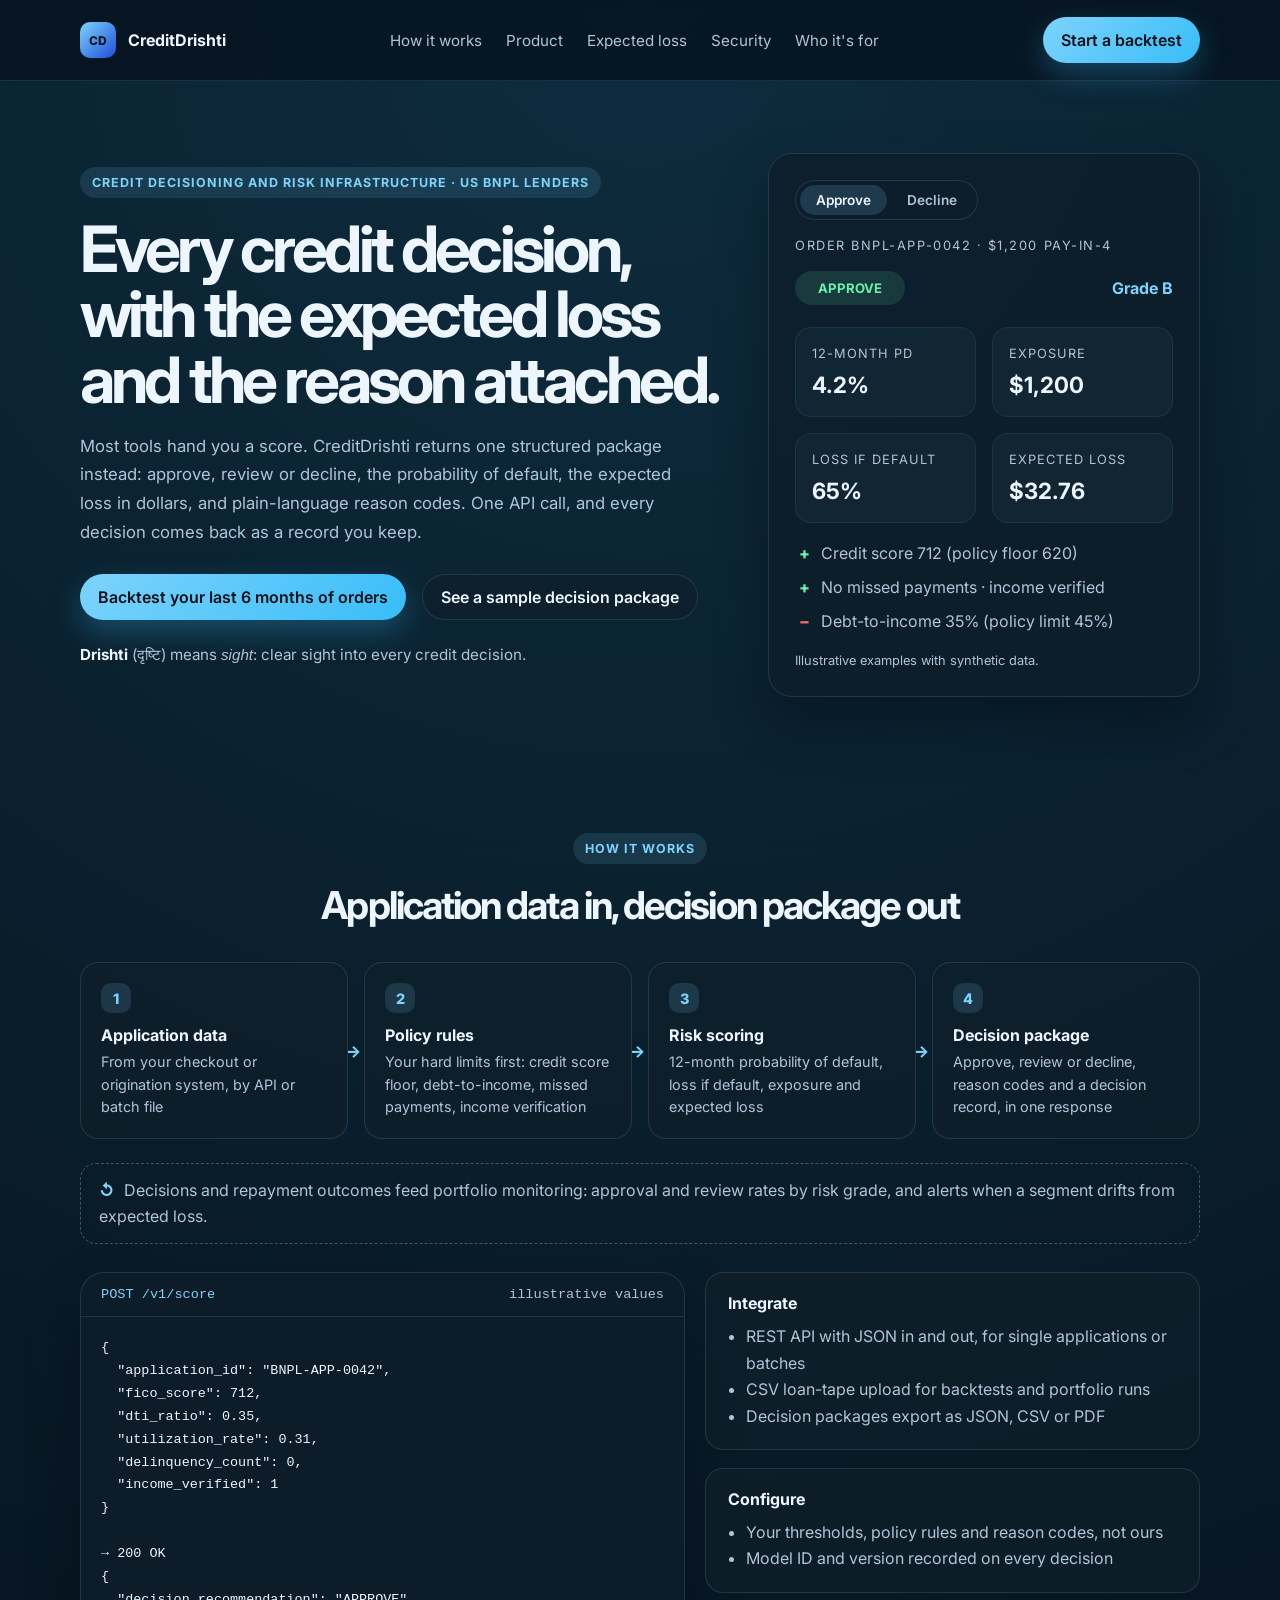
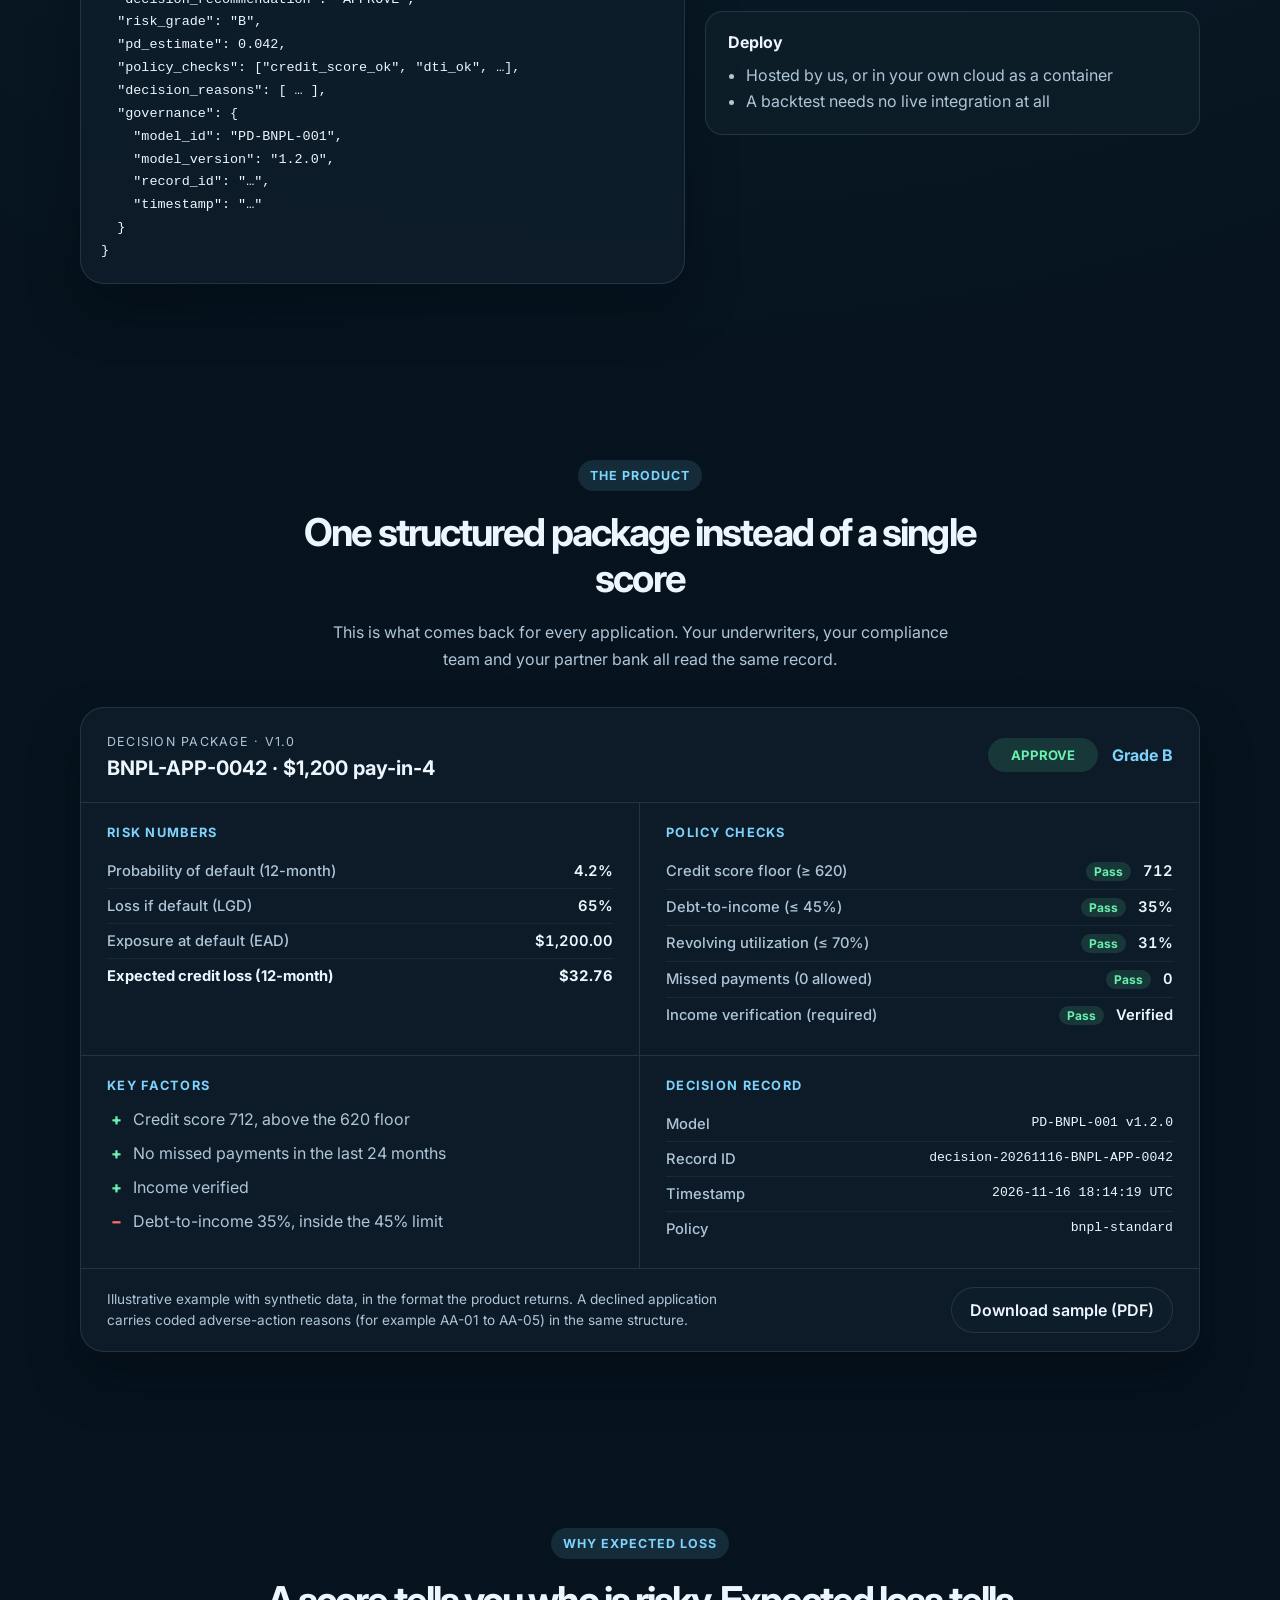
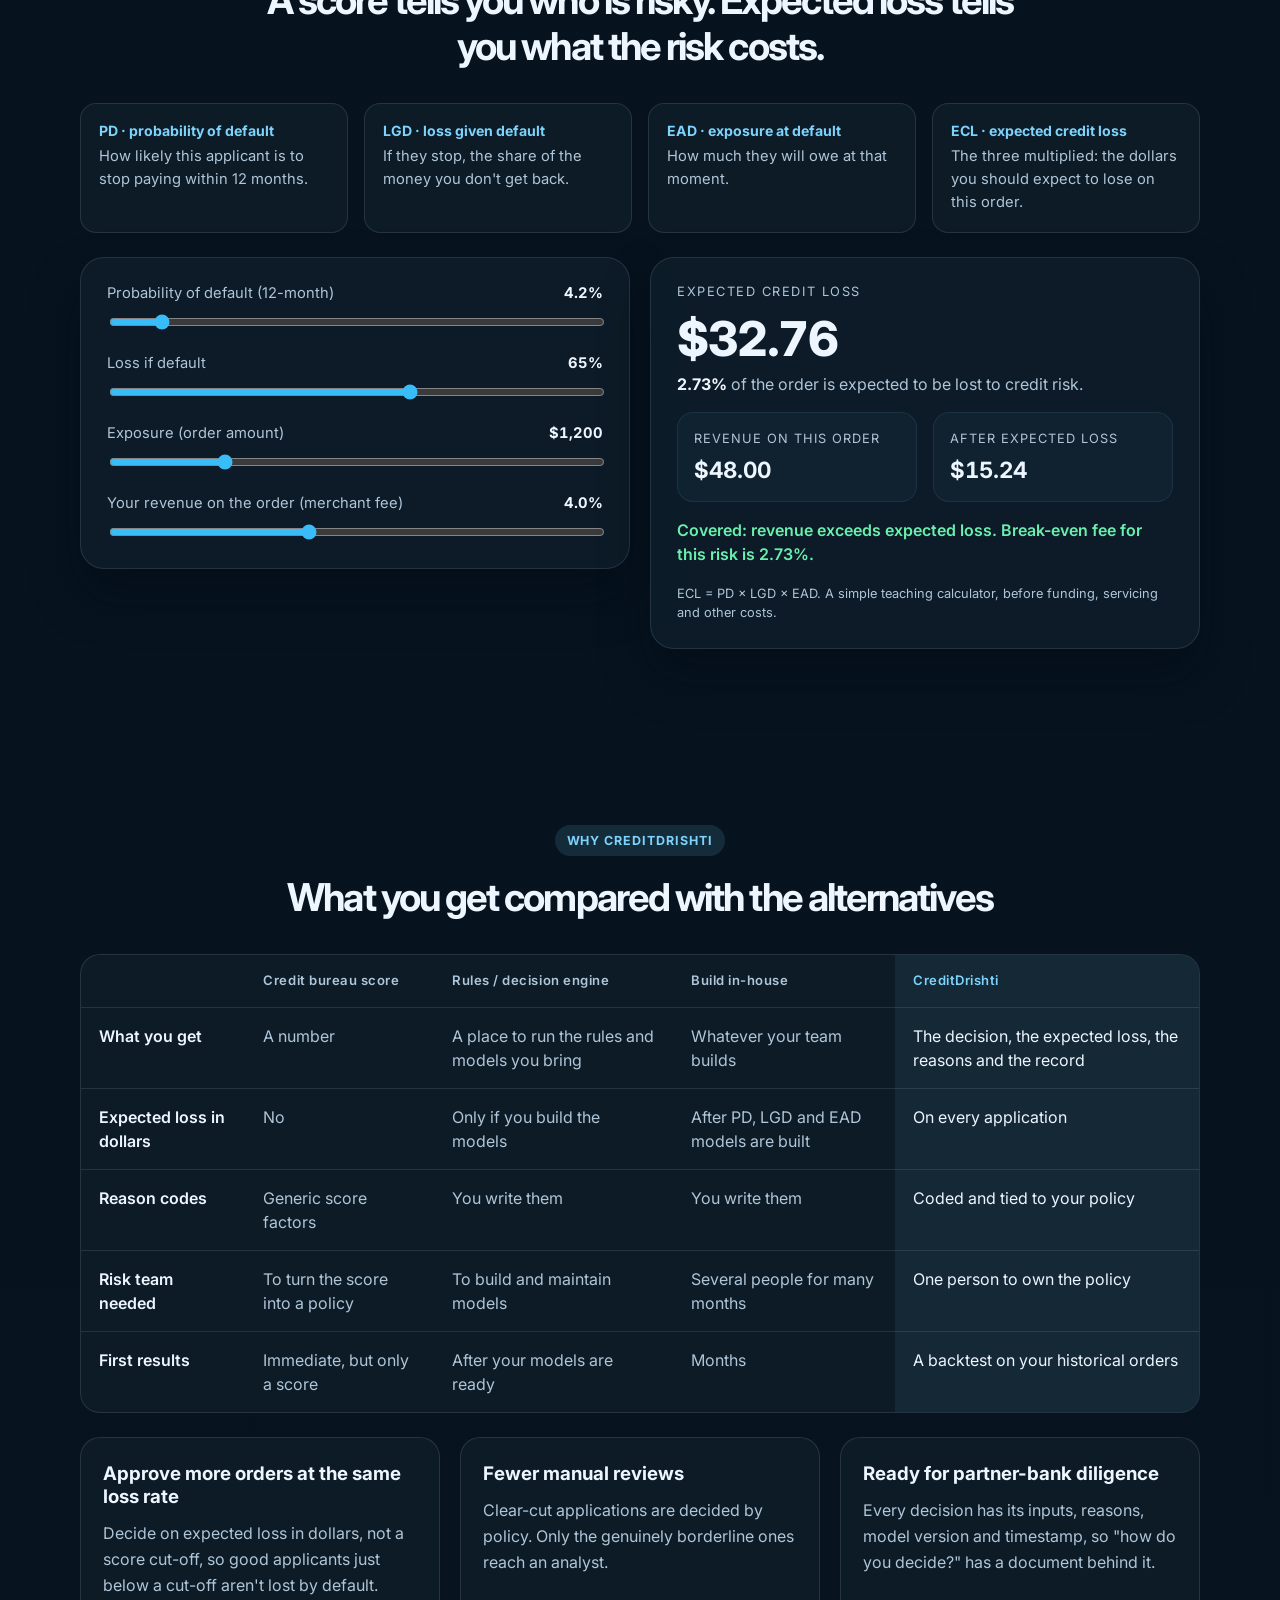
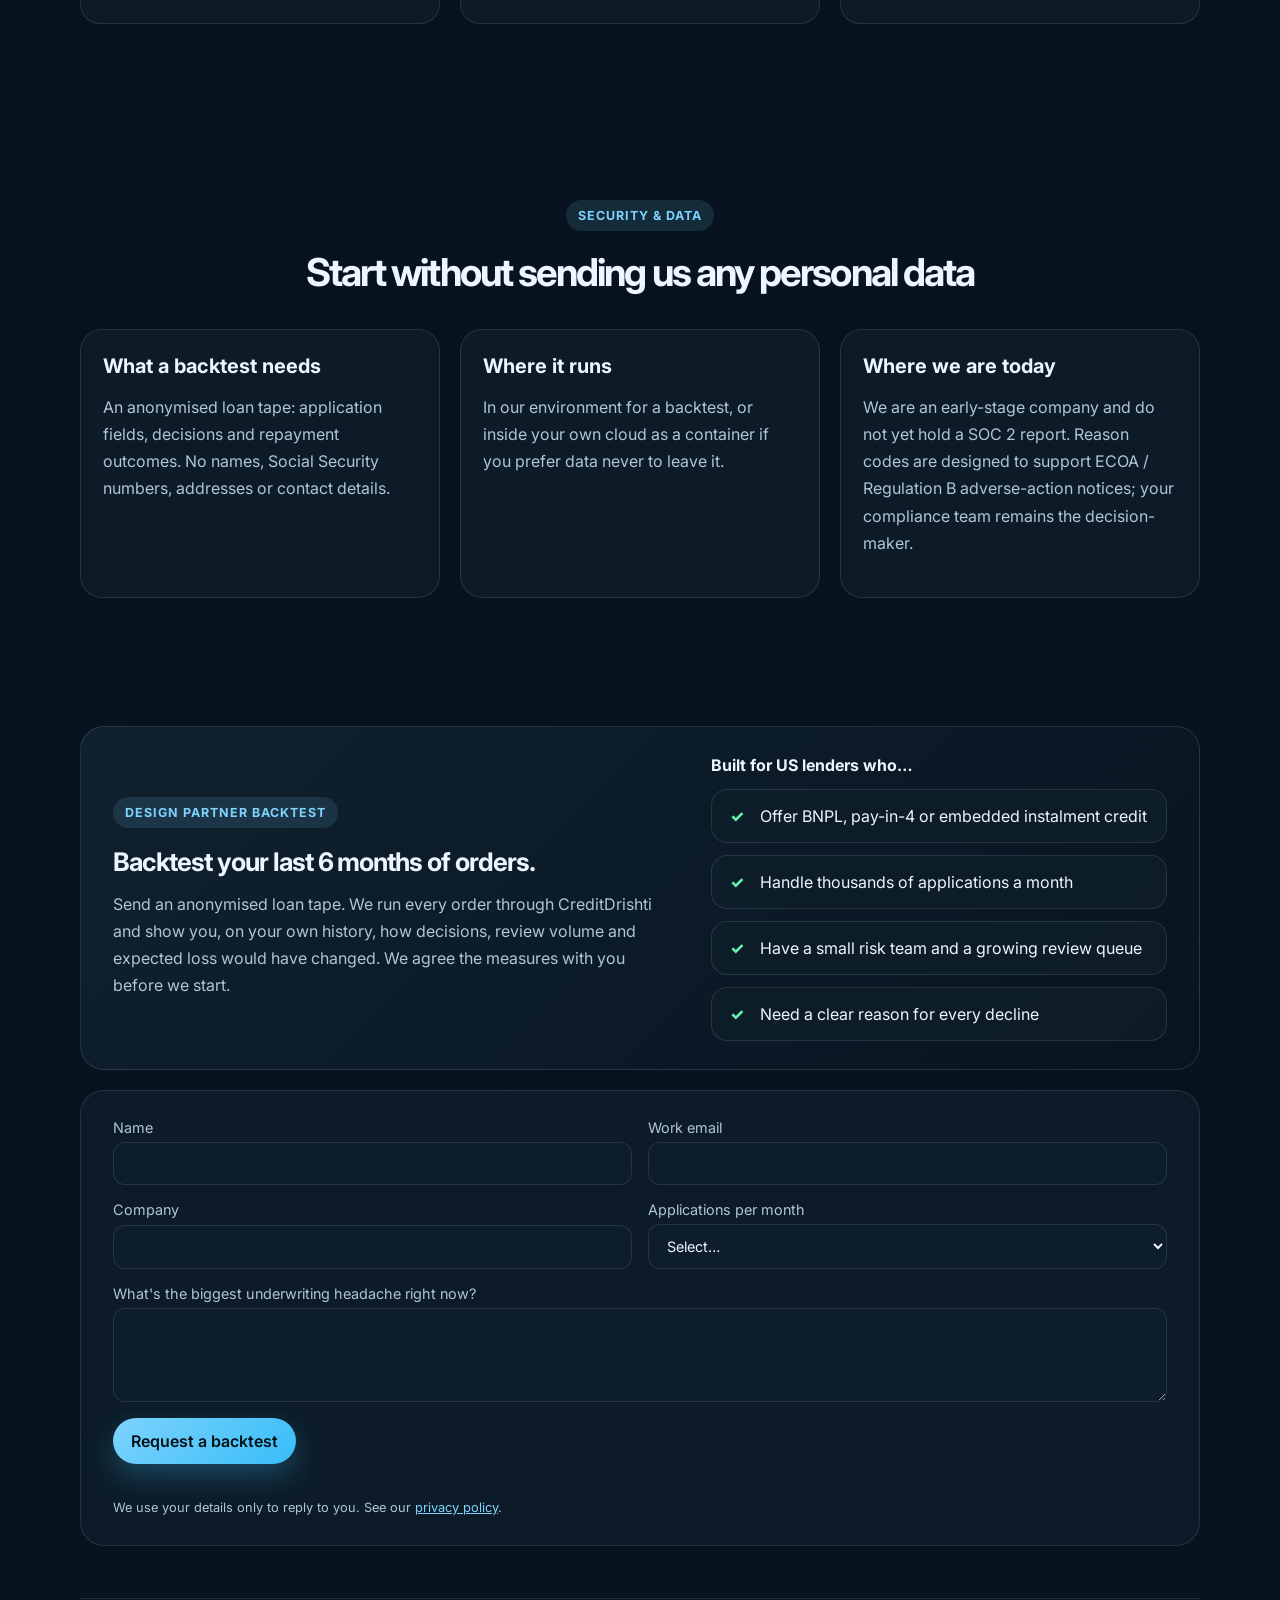
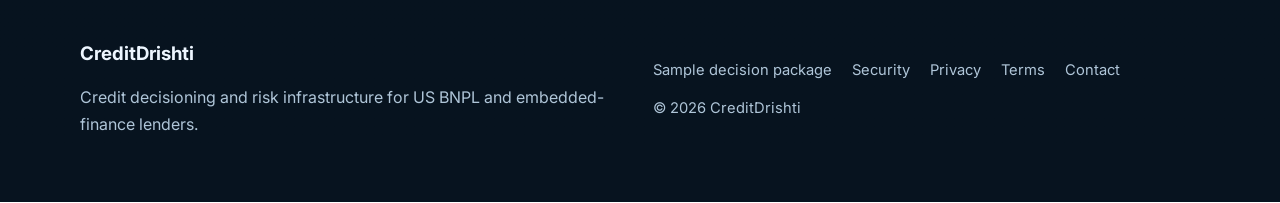
==== commit 307c9a6b: "Rework site per audit: US market, product evidence, honest claims - Headline and category per audit:" ====
--- a/index.html
+++ b/index.html
@@ -3,26 +3,38 @@
   <head>
     <meta charset="UTF-8" />
     <meta name="viewport" content="width=device-width, initial-scale=1.0" />
-    <title>CreditDrishti — Underwriting for BNPL lenders</title>
+    <title>CreditDrishti — Credit decisioning and risk infrastructure for US BNPL lenders</title>
     <meta
       name="description"
-      content="The underwriting layer for BNPL and embedded-finance lenders that have outgrown spreadsheets. Approve, review or decline every application with the reasons attached."
+      content="Credit decisioning and risk infrastructure for US BNPL and embedded-finance lenders. Every decision comes with the expected loss and the reason attached."
     />
     <link rel="canonical" href="https://creditdrishti.com/" />
     <meta property="og:type" content="website" />
     <meta property="og:url" content="https://creditdrishti.com/" />
     <meta property="og:site_name" content="CreditDrishti" />
-    <meta property="og:title" content="CreditDrishti — Underwriting for BNPL lenders" />
+    <meta property="og:title" content="Every credit decision, with the expected loss and the reason attached." />
     <meta
       property="og:description"
-      content="The underwriting layer for lenders that have outgrown spreadsheets. Fewer manual reviews, consistent policy, and a reason for every decision."
+      content="Credit decisioning and risk infrastructure for US BNPL and embedded-finance lenders."
     />
-    <meta name="twitter:card" content="summary" />
+    <meta property="og:image" content="https://creditdrishti.com/og-image.png" />
+    <meta property="og:image:width" content="1200" />
+    <meta property="og:image:height" content="630" />
+    <meta name="twitter:card" content="summary_large_image" />
     <meta name="theme-color" content="#07131f" />
     <link
       rel="icon"
       href="data:image/svg+xml,%3Csvg xmlns='http://www.w3.org/2000/svg' viewBox='0 0 64 64'%3E%3Crect width='64' height='64' rx='14' fill='%2338bdf8'/%3E%3Ctext x='32' y='42' font-family='Arial,sans-serif' font-size='28' font-weight='800' text-anchor='middle' fill='%23021018'%3ECD%3C/text%3E%3C/svg%3E"
     />
+    <script type="application/ld+json">
+      {
+        "@context": "https://schema.org",
+        "@type": "Organization",
+        "name": "CreditDrishti",
+        "url": "https://creditdrishti.com/",
+        "description": "Credit decisioning and risk infrastructure for US BNPL and embedded-finance lenders."
+      }
+    </script>
     <link rel="preconnect" href="https://fonts.googleapis.com" />
     <link rel="preconnect" href="https://fonts.gstatic.com" crossorigin />
     <link
@@ -39,32 +51,32 @@
           <span>CreditDrishti</span>
         </a>
         <nav class="menu">
-          <a href="#outcomes">Outcomes</a>
-          <a href="#demo">Try it</a>
-          <a href="#platform">Platform</a>
-          <a href="#why">Why us</a>
-          <a href="#pilot">Pilot</a>
+          <a href="#how">How it works</a>
+          <a href="#product">Product</a>
+          <a href="#expected-loss">Expected loss</a>
+          <a href="#security">Security</a>
+          <a href="#who">Who it's for</a>
         </nav>
-        <a class="button button-primary" href="#pilot">Become a design partner</a>
+        <a class="button button-primary" href="#pilot">Start a backtest</a>
       </div>
     </header>
 
     <main id="top">
-      <!-- 1. Hero: who it's for, the outcome, one consistent example -->
+      <!-- 1. Hero -->
       <section class="hero">
         <div class="container hero-grid">
           <div class="hero-copy">
-            <span class="eyebrow">For BNPL &amp; embedded-finance lenders</span>
-            <h1>The underwriting layer for lenders that have outgrown spreadsheets.</h1>
+            <span class="eyebrow">Credit decisioning and risk infrastructure · US BNPL lenders</span>
+            <h1>Every credit decision, with the expected loss and the reason attached.</h1>
             <p>
-              CreditDrishti turns every application into a decision your team can act on and
-              explain: approve, review or decline, with the reasons and expected loss attached.
-              Fewer manual reviews, the same policy applied every time, and a record of every
-              decision.
+              Most tools hand you a score. CreditDrishti returns one structured package instead:
+              approve, review or decline, the probability of default, the expected loss in dollars,
+              and plain-language reason codes. One API call, and every decision comes back as a
+              record you keep.
             </p>
             <div class="cta-row">
-              <a class="button button-primary" href="#pilot">Become a design partner</a>
-              <a class="button button-secondary" href="#demo">Try the live demo</a>
+              <a class="button button-primary" href="#pilot">Backtest your last 6 months of orders</a>
+              <a class="button button-secondary" href="#product">See a sample decision package</a>
             </div>
             <p class="tagline">
               <strong>Drishti</strong> (दृष्टि) means <em>sight</em>: clear sight into every
@@ -72,259 +84,121 @@
             </p>
           </div>
 
-          <div class="hero-panel" aria-label="Example decision">
+          <div class="hero-panel">
             <div class="panel-card panel-highlight">
-              <div class="panel-topline">Example decision · APP-0042</div>
-              <div class="decision-row">
-                <span class="badge badge-approve">APPROVE</span>
-                <span class="risk-score">Grade B</span>
-              </div>
-              <div class="metrics-grid">
-                <div>
-                  <label>Probability of default</label>
-                  <strong>4.2%</strong>
+              <div class="tabs" role="tablist" aria-label="Example decisions">
+                <button role="tab" id="tab-approve" aria-controls="ex-approve" aria-selected="true">Approve</button>
+                <button role="tab" id="tab-decline" aria-controls="ex-decline" aria-selected="false" tabindex="-1">Decline</button>
+              </div>
+
+              <div role="tabpanel" id="ex-approve" aria-labelledby="tab-approve">
+                <div class="panel-topline">Order BNPL-APP-0042 · $1,200 pay-in-4</div>
+                <div class="decision-row">
+                  <span class="badge badge-approve">APPROVE</span>
+                  <span class="risk-score">Grade B</span>
                 </div>
-                <div>
-                  <label>Order amount</label>
-                  <strong>$1,200</strong>
+                <div class="metrics-grid">
+                  <div><label>12-month PD</label><strong>4.2%</strong></div>
+                  <div><label>Exposure</label><strong>$1,200</strong></div>
+                  <div><label>Loss if default</label><strong>65%</strong></div>
+                  <div><label>Expected loss</label><strong>$32.76</strong></div>
                 </div>
-                <div>
-                  <label>Loss if default</label>
-                  <strong>65%</strong>
+                <ul class="reasons">
+                  <li class="pos">Credit score 712 (policy floor 620)</li>
+                  <li class="pos">No missed payments · income verified</li>
+                  <li class="neg">Debt-to-income 35% (policy limit 45%)</li>
+                </ul>
+              </div>
+
+              <div role="tabpanel" id="ex-decline" aria-labelledby="tab-decline" hidden>
+                <div class="panel-topline">Order BNPL-APP-0117 · $900 pay-in-4</div>
+                <div class="decision-row">
+                  <span class="badge badge-decline">DECLINE</span>
+                  <span class="risk-score">Grade E</span>
                 </div>
-                <div>
-                  <label>Expected loss</label>
-                  <strong>$32.76</strong>
+                <div class="metrics-grid">
+                  <div><label>12-month PD</label><strong>31.0%</strong></div>
+                  <div><label>Exposure</label><strong>$900</strong></div>
+                  <div><label>Loss if default</label><strong>65%</strong></div>
+                  <div><label>Expected loss</label><strong>$181.35</strong></div>
                 </div>
-              </div>
+                <ul class="reasons">
+                  <li class="neg">AA-01 · Credit score 598, below policy floor of 620</li>
+                  <li class="neg">AA-02 · Debt-to-income 52%, above policy limit of 45%</li>
+                  <li class="neg">AA-04 · 2 missed payments in the last 24 months</li>
+                </ul>
+              </div>
+
+              <p class="fineprint">Illustrative examples with synthetic data.</p>
             </div>
-
-            <div class="panel-card panel-list">
-              <h3>Why this decision</h3>
-              <ul class="reasons">
-                <li class="pos">No missed payments in the last 2 years</li>
-                <li class="pos">Income verified</li>
-                <li class="neg">Debt-to-income at 35% (policy limit 50%)</li>
-              </ul>
-            </div>
           </div>
         </div>
       </section>
 
-      <!-- 2. Problem -->
-      <section class="feature-band" id="problem">
+      <!-- 2. How it works -->
+      <section class="process" id="how">
         <div class="container">
           <div class="section-heading">
-            <span class="eyebrow">The problem</span>
-            <h2>Application volume grows faster than your risk team</h2>
-          </div>
-
-          <div class="card-grid">
-            <article class="info-card">
-              <div class="icon">01</div>
-              <h3>Manual review becomes the bottleneck</h3>
-              <p>
-                Borderline applications pile up in a queue. Customers wait, checkouts are
-                abandoned, and your best analysts spend their day triaging.
-              </p>
-            </article>
-            <article class="info-card">
-              <div class="icon">02</div>
-              <h3>Policy drifts between reviewers</h3>
-              <p>
-                Rules live in spreadsheets and people's heads. Two reviewers can reach two
-                different answers on the same application.
-              </p>
-            </article>
-            <article class="info-card">
-              <div class="icon">03</div>
-              <h3>"Why was I declined?" needs a real answer</h3>
-              <p>
-                Customers, partners and auditors all ask. Reconstructing the reason after the
-                fact is slow and error-prone.
-              </p>
-            </article>
-          </div>
-        </div>
-      </section>
-
-      <!-- 3. Business outcomes (sell the outcome, not the maths) -->
-      <section class="process" id="outcomes">
-        <div class="container">
-          <div class="section-heading">
-            <span class="eyebrow">What changes for your team</span>
-            <h2>Outcomes your credit, ops and finance teams will notice</h2>
-          </div>
-
-          <div class="outcome-grid">
-            <article class="outcome">
-              <h3>Faster decisions</h3>
-              <p>
-                Clear-cut applications are approved or declined instantly. Only the genuinely
-                borderline ones reach a human.
-              </p>
-              <span class="outcome-meta">For: operations · customers at checkout</span>
-            </article>
-            <article class="outcome">
-              <h3>Consistent underwriting</h3>
-              <p>
-                One written policy, applied the same way to every application, whoever is on shift.
-                Rules live in configuration, not in spreadsheets and email threads.
-              </p>
-              <span class="outcome-meta">For: credit policy</span>
-            </article>
-            <article class="outcome">
-              <h3>See your risk exposure</h3>
-              <p>
-                Expected loss for every approval and a portfolio view by risk grade, so you know
-                what growth is costing before the losses arrive.
-              </p>
-              <span class="outcome-meta">For: CRO · finance</span>
-            </article>
-            <article class="outcome">
-              <h3>Control losses</h3>
-              <p>
-                Back-test a threshold change on your historical loan tape and see the effect on
-                approval rate and expected loss before you ship it.
-              </p>
-              <span class="outcome-meta">For: risk · growth</span>
-            </article>
-            <article class="outcome">
-              <h3>Governance built in</h3>
-              <p>
-                Every decision comes with its inputs, reasons and model version as a record you
-                keep, ready when a partner bank, investor or auditor asks how you decide.
-              </p>
-              <span class="outcome-meta">For: compliance · partner banks</span>
-            </article>
-            <article class="outcome outcome-cta">
-              <h3>Our pilot goal</h3>
-              <p>
-                Cut manual reviews by <strong>30% or more</strong> on your own historical
-                applications, measured together before you commit.
-              </p>
-              <a class="button button-primary" href="#pilot">Talk to us about a pilot</a>
-            </article>
-          </div>
-        </div>
-      </section>
-
-      <!-- 4. Interactive demo -->
-      <section class="demo" id="demo">
-        <div class="container">
-          <div class="section-heading">
-            <span class="eyebrow">Try it</span>
-            <h2>Move the sliders and watch the decision change</h2>
-          </div>
-
-          <div class="demo-grid">
-            <form class="demo-inputs panel-card" id="demoForm" aria-label="Applicant details">
-              <label>
-                <span>Credit score <output id="scoreOut">680</output></span>
-                <input type="range" name="score" min="500" max="850" step="5" value="680" />
-              </label>
-              <label>
-                <span>Debt-to-income <output id="dtiOut">35%</output></span>
-                <input type="range" name="dti" min="0" max="70" step="1" value="35" />
-              </label>
-              <label>
-                <span>Missed payments (last 2 years) <output id="delqOut">0</output></span>
-                <input type="range" name="delq" min="0" max="5" step="1" value="0" />
-              </label>
-              <label>
-                <span>Order amount <output id="amountOut">$1,200</output></span>
-                <input type="range" name="amount" min="100" max="3000" step="50" value="1200" />
-              </label>
-              <label class="check">
-                <input type="checkbox" name="verified" checked />
-                <span>Income verified</span>
-              </label>
-            </form>
-
-            <div class="demo-result panel-card" aria-live="polite">
-              <div class="panel-topline">Decision</div>
-              <div class="decision-row">
-                <span class="badge badge-approve" id="demoBadge">APPROVE</span>
-                <span class="risk-score" id="demoGrade">Grade B</span>
-              </div>
-              <div class="metrics-grid">
-                <div>
-                  <label>Probability of default</label>
-                  <strong id="demoPd">4.2%</strong>
-                </div>
-                <div>
-                  <label>Expected loss</label>
-                  <strong id="demoEl">$32.76</strong>
-                </div>
-              </div>
-              <h3 class="reasons-title">Why</h3>
-              <ul class="reasons" id="demoReasons"></ul>
-              <p class="fineprint">
-                Illustrative model running in your browser. No data is sent anywhere, and this is
-                not a credit decision.
-              </p>
-            </div>
-          </div>
-
-          <div class="inline-cta">
-            <p>This is a toy model. Want to see it calibrated to <strong>your</strong> applications and policy?</p>
-            <a class="button button-primary" href="#pilot">Run it on your data</a>
-          </div>
-        </div>
-      </section>
-
-      <!-- 5. Platform: architecture, API, integrations, deployment -->
-      <section class="process" id="platform">
-        <div class="container">
-          <div class="section-heading">
-            <span class="eyebrow">Platform</span>
-            <h2>How it fits into your stack</h2>
+            <span class="eyebrow">How it works</span>
+            <h2>Application data in, decision package out</h2>
           </div>
 
           <ol class="flow" aria-label="Decision flow">
             <li>
               <span class="flow-step">1</span>
-              <h3>Your application flow</h3>
-              <p>Checkout, loan origination system or batch file</p>
+              <h3>Application data</h3>
+              <p>From your checkout or origination system, by API or batch file</p>
             </li>
             <li>
               <span class="flow-step">2</span>
               <h3>Policy rules</h3>
-              <p>Hard limits checked first: minimum score, affordability, exclusions</p>
+              <p>Your hard limits first: credit score floor, debt-to-income, missed payments, income verification</p>
             </li>
             <li>
               <span class="flow-step">3</span>
               <h3>Risk scoring</h3>
-              <p>Probability of default, risk grade and expected loss</p>
+              <p>12-month probability of default, loss if default, exposure and expected loss</p>
             </li>
             <li>
               <span class="flow-step">4</span>
               <h3>Decision package</h3>
-              <p>Decision, reasons and record, back to your system in one response</p>
+              <p>Approve, review or decline, reason codes and a decision record, in one response</p>
             </li>
           </ol>
+          <p class="flow-loop">
+            <span aria-hidden="true">↺</span> Decisions and repayment outcomes feed portfolio
+            monitoring: approval and review rates by risk grade, and alerts when a segment drifts
+            from expected loss.
+          </p>
 
           <div class="platform-grid">
             <div class="code-card panel-card">
               <div class="code-head">
                 <span>POST /v1/score</span>
-                <span class="muted">request → response</span>
+                <span class="muted">illustrative values</span>
               </div>
 <pre><code>{
-  "application_id": "APP-0042",
-  "fico_score": 680,
+  "application_id": "BNPL-APP-0042",
+  "fico_score": 712,
   "dti_ratio": 0.35,
+  "utilization_rate": 0.31,
   "delinquency_count": 0,
   "income_verified": 1
 }
 
-→ {
+→ 200 OK
+{
   "decision_recommendation": "APPROVE",
   "risk_grade": "B",
   "pd_estimate": 0.042,
+  "policy_checks": ["credit_score_ok", "dti_ok", …],
   "decision_reasons": [ … ],
-  "policy_checks": [ … ],
-  "governance": { "model_version": "…", "record_id": "…" }
+  "governance": {
+    "model_id": "PD-BNPL-001",
+    "model_version": "1.2.0",
+    "record_id": "…",
+    "timestamp": "…"
+  }
 }</code></pre>
             </div>
 
@@ -333,35 +207,160 @@
                 <h3>Integrate</h3>
                 <ul>
                   <li>REST API with JSON in and out, for single applications or batches</li>
-                  <li>Loan-tape upload (CSV) for back-testing and portfolio runs</li>
+                  <li>CSV loan-tape upload for backtests and portfolio runs</li>
                   <li>Decision packages export as JSON, CSV or PDF</li>
+                </ul>
+              </div>
+              <div>
+                <h3>Configure</h3>
+                <ul>
+                  <li>Your thresholds, policy rules and reason codes, not ours</li>
+                  <li>Model ID and version recorded on every decision</li>
                 </ul>
               </div>
               <div>
                 <h3>Deploy</h3>
                 <ul>
                   <li>Hosted by us, or in your own cloud as a container</li>
-                  <li>Pilots run on anonymised historical data, so no live integration is needed to start</li>
+                  <li>A backtest needs no live integration at all</li>
                 </ul>
               </div>
+            </div>
+          </div>
+        </div>
+      </section>
+
+      <!-- 3. Product: the decision package -->
+      <section class="feature-band" id="product">
+        <div class="container">
+          <div class="section-heading">
+            <span class="eyebrow">The product</span>
+            <h2>One structured package instead of a single score</h2>
+            <p class="lede center">
+              This is what comes back for every application. Your underwriters, your compliance
+              team and your partner bank all read the same record.
+            </p>
+          </div>
+
+          <article class="report panel-card" aria-label="Sample decision package">
+            <header class="report-head">
               <div>
-                <h3>Configure</h3>
-                <ul>
-                  <li>Your thresholds, policy rules and reason codes, not ours</li>
-                  <li>Model version recorded on every decision, so past decisions can be explained</li>
+                <span class="report-kicker">Decision package · v1.0</span>
+                <h3>BNPL-APP-0042 · $1,200 pay-in-4</h3>
+              </div>
+              <div class="report-decision">
+                <span class="badge badge-approve">APPROVE</span>
+                <span class="risk-score">Grade B</span>
+              </div>
+            </header>
+
+            <div class="report-grid">
+              <section>
+                <h4>Risk numbers</h4>
+                <table class="kv">
+                  <tr><th>Probability of default (12-month)</th><td>4.2%</td></tr>
+                  <tr><th>Loss if default (LGD)</th><td>65%</td></tr>
+                  <tr><th>Exposure at default (EAD)</th><td>$1,200.00</td></tr>
+                  <tr class="total"><th>Expected credit loss (12-month)</th><td>$32.76</td></tr>
+                </table>
+              </section>
+
+              <section>
+                <h4>Policy checks</h4>
+                <table class="kv checks">
+                  <tr><th>Credit score floor (≥ 620)</th><td><span class="pass">Pass</span> 712</td></tr>
+                  <tr><th>Debt-to-income (≤ 45%)</th><td><span class="pass">Pass</span> 35%</td></tr>
+                  <tr><th>Revolving utilization (≤ 70%)</th><td><span class="pass">Pass</span> 31%</td></tr>
+                  <tr><th>Missed payments (0 allowed)</th><td><span class="pass">Pass</span> 0</td></tr>
+                  <tr><th>Income verification (required)</th><td><span class="pass">Pass</span> Verified</td></tr>
+                </table>
+              </section>
+
+              <section>
+                <h4>Key factors</h4>
+                <ul class="reasons">
+                  <li class="pos">Credit score 712, above the 620 floor</li>
+                  <li class="pos">No missed payments in the last 24 months</li>
+                  <li class="pos">Income verified</li>
+                  <li class="neg">Debt-to-income 35%, inside the 45% limit</li>
                 </ul>
-              </div>
+              </section>
+
+              <section>
+                <h4>Decision record</h4>
+                <table class="kv mono">
+                  <tr><th>Model</th><td>PD-BNPL-001 v1.2.0</td></tr>
+                  <tr><th>Record ID</th><td>decision-20261116-BNPL-APP-0042</td></tr>
+                  <tr><th>Timestamp</th><td>2026-11-16 18:14:19 UTC</td></tr>
+                  <tr><th>Policy</th><td>bnpl-standard</td></tr>
+                </table>
+              </section>
             </div>
-          </div>
+
+            <footer class="report-foot">
+              <p>Illustrative example with synthetic data, in the format the product returns. A declined application carries coded adverse-action reasons (for example AA-01 to AA-05) in the same structure.</p>
+              <a class="button button-secondary" href="sample-decision-package.pdf" download>Download sample (PDF)</a>
+            </footer>
+          </article>
         </div>
       </section>
 
-      <!-- 6. Differentiation -->
-      <section class="feature-band" id="why">
+      <!-- 4. Expected-loss calculator -->
+      <section class="demo" id="expected-loss">
+        <div class="container">
+          <div class="section-heading">
+            <span class="eyebrow">Why expected loss</span>
+            <h2>A score tells you who is risky. Expected loss tells you what the risk costs.</h2>
+          </div>
+
+          <dl class="glossary">
+            <div><dt>PD · probability of default</dt><dd>How likely this applicant is to stop paying within 12 months.</dd></div>
+            <div><dt>LGD · loss given default</dt><dd>If they stop, the share of the money you don't get back.</dd></div>
+            <div><dt>EAD · exposure at default</dt><dd>How much they will owe at that moment.</dd></div>
+            <div><dt>ECL · expected credit loss</dt><dd>The three multiplied: the dollars you should expect to lose on this order.</dd></div>
+          </dl>
+
+          <div class="demo-grid">
+            <form class="demo-inputs panel-card" id="elForm" aria-label="Expected loss calculator">
+              <label>
+                <span>Probability of default (12-month) <output id="pdOut">4.2%</output></span>
+                <input type="range" name="pd" min="0.5" max="40" step="0.1" value="4.2" />
+              </label>
+              <label>
+                <span>Loss if default <output id="lgdOut">65%</output></span>
+                <input type="range" name="lgd" min="10" max="100" step="1" value="65" />
+              </label>
+              <label>
+                <span>Exposure (order amount) <output id="eadOut">$1,200</output></span>
+                <input type="range" name="ead" min="100" max="5000" step="50" value="1200" />
+              </label>
+              <label>
+                <span>Your revenue on the order (merchant fee) <output id="feeOut">4.0%</output></span>
+                <input type="range" name="fee" min="0" max="10" step="0.1" value="4" />
+              </label>
+            </form>
+
+            <div class="demo-result panel-card" aria-live="polite">
+              <div class="panel-topline">Expected credit loss</div>
+              <div class="el-big" id="elValue">$32.76</div>
+              <p class="el-sub"><span id="elPct">2.73%</span> of the order is expected to be lost to credit risk.</p>
+              <div class="metrics-grid">
+                <div><label>Revenue on this order</label><strong id="revValue">$48.00</strong></div>
+                <div><label>After expected loss</label><strong id="netValue">$15.24</strong></div>
+              </div>
+              <p class="el-verdict" id="elVerdict"></p>
+              <p class="fineprint">ECL = PD × LGD × EAD. A simple teaching calculator, before funding, servicing and other costs.</p>
+            </div>
+          </div>
+        </div>
+      </section>
+
+      <!-- 5. Why CreditDrishti -->
+      <section class="process" id="why">
         <div class="container">
           <div class="section-heading">
             <span class="eyebrow">Why CreditDrishti</span>
-            <h2>Between spreadsheets and an enterprise suite</h2>
+            <h2>What you get compared with the alternatives</h2>
           </div>
 
           <div class="compare-wrap">
@@ -369,80 +368,125 @@
               <thead>
                 <tr>
                   <th scope="col"></th>
-                  <th scope="col">Spreadsheets &amp; manual review</th>
-                  <th scope="col">Enterprise decisioning suite</th>
+                  <th scope="col">Credit bureau score</th>
+                  <th scope="col">Rules / decision engine</th>
+                  <th scope="col">Build in-house</th>
                   <th scope="col" class="us">CreditDrishti</th>
                 </tr>
               </thead>
               <tbody>
                 <tr>
-                  <th scope="row">Time to first results</th>
-                  <td>Immediate, but doesn't scale</td>
-                  <td>Typically a multi-month implementation</td>
-                  <td class="us">A pilot on your historical data</td>
+                  <th scope="row">What you get</th>
+                  <td>A number</td>
+                  <td>A place to run the rules and models you bring</td>
+                  <td>Whatever your team builds</td>
+                  <td class="us">The decision, the expected loss, the reasons and the record</td>
                 </tr>
                 <tr>
-                  <th scope="row">Reason for every decision</th>
-                  <td>Reconstructed by hand</td>
-                  <td>Usually, once configured</td>
-                  <td class="us">In every response by default</td>
+                  <th scope="row">Expected loss in dollars</th>
+                  <td>No</td>
+                  <td>Only if you build the models</td>
+                  <td>After PD, LGD and EAD models are built</td>
+                  <td class="us">On every application</td>
                 </tr>
                 <tr>
-                  <th scope="row">Expected loss per approval</th>
-                  <td>Rarely</td>
-                  <td>Often a separate module</td>
-                  <td class="us">Included</td>
+                  <th scope="row">Reason codes</th>
+                  <td>Generic score factors</td>
+                  <td>You write them</td>
+                  <td>You write them</td>
+                  <td class="us">Coded and tied to your policy</td>
                 </tr>
                 <tr>
-                  <th scope="row">Needs an in-house data-science team</th>
-                  <td>No, but no models either</td>
-                  <td>Often</td>
-                  <td class="us">No</td>
+                  <th scope="row">Risk team needed</th>
+                  <td>To turn the score into a policy</td>
+                  <td>To build and maintain models</td>
+                  <td>Several people for many months</td>
+                  <td class="us">One person to own the policy</td>
                 </tr>
                 <tr>
-                  <th scope="row">Built for</th>
-                  <td>Very early lenders</td>
-                  <td>Banks and large lenders</td>
-                  <td class="us">BNPL and embedded-finance scale-ups</td>
+                  <th scope="row">First results</th>
+                  <td>Immediate, but only a score</td>
+                  <td>After your models are ready</td>
+                  <td>Months</td>
+                  <td class="us">A backtest on your historical orders</td>
                 </tr>
               </tbody>
             </table>
           </div>
+
+          <div class="outcome-grid">
+            <article class="outcome">
+              <h3>Approve more orders at the same loss rate</h3>
+              <p>Decide on expected loss in dollars, not a score cut-off, so good applicants just below a cut-off aren't lost by default.</p>
+            </article>
+            <article class="outcome">
+              <h3>Fewer manual reviews</h3>
+              <p>Clear-cut applications are decided by policy. Only the genuinely borderline ones reach an analyst.</p>
+            </article>
+            <article class="outcome">
+              <h3>Ready for partner-bank diligence</h3>
+              <p>Every decision has its inputs, reasons, model version and timestamp, so "how do you decide?" has a document behind it.</p>
+            </article>
+          </div>
         </div>
       </section>
 
-      <!-- 7. Who it's for -->
-      <section class="feature-band" id="fit">
-        <div class="container fit">
-          <div class="section-heading left">
-            <span class="eyebrow">Built for</span>
-            <h2>BNPL and embedded-finance lenders at the scale-up stage</h2>
-            <p class="lede">
-              Not a full enterprise credit-risk suite. CreditDrishti is the layer you add when
-              spreadsheets stop working and a risk platform rebuild is still years away.
-            </p>
-          </div>
-          <ul class="fit-list">
-            <li>You handle thousands of applications a month</li>
-            <li>Your risk team is a handful of people</li>
-            <li>Manual review is slowing approvals</li>
-            <li>You need a clear reason for every decline</li>
-          </ul>
+      <!-- 6. Security and data -->
+      <section class="feature-band" id="security">
+        <div class="container">
+          <div class="section-heading">
+            <span class="eyebrow">Security &amp; data</span>
+            <h2>Start without sending us any personal data</h2>
+          </div>
+
+          <div class="card-grid">
+            <article class="info-card">
+              <h3>What a backtest needs</h3>
+              <p>
+                An anonymised loan tape: application fields, decisions and repayment outcomes. No
+                names, Social Security numbers, addresses or contact details.
+              </p>
+            </article>
+            <article class="info-card">
+              <h3>Where it runs</h3>
+              <p>
+                In our environment for a backtest, or inside your own cloud as a container if you
+                prefer data never to leave it.
+              </p>
+            </article>
+            <article class="info-card">
+              <h3>Where we are today</h3>
+              <p>
+                We are an early-stage company and do not yet hold a SOC 2 report. Reason codes are
+                designed to support ECOA / Regulation B adverse-action notices; your compliance team
+                remains the decision-maker.
+              </p>
+            </article>
+          </div>
         </div>
       </section>
     </main>
 
-    <!-- 8. Design-partner offer + form -->
+    <!-- 7. Pilot + who it's for + form -->
     <section class="cta-banner" id="pilot">
-      <div class="container cta-banner-inner">
+      <div class="container pilot-grid" id="who">
         <div>
-          <span class="eyebrow">Design partner program</span>
-          <h3>We're onboarding a small group of BNPL lenders as design partners.</h3>
+          <span class="eyebrow">Design partner backtest</span>
+          <h3>Backtest your last 6 months of orders.</h3>
           <p class="pilot-copy">
-            Share an anonymised historical loan tape (no personal data needed). We'll run it
-            through CreditDrishti and show you how many manual reviews could be automated, how
-            consistent past decisions were, and a sample reason pack for your declines.
+            Send an anonymised loan tape. We run every order through CreditDrishti and show you, on
+            your own history, how decisions, review volume and expected loss would have changed.
+            We agree the measures with you before we start.
           </p>
+        </div>
+        <div>
+          <h4 class="fit-title">Built for US lenders who…</h4>
+          <ul class="fit-list">
+            <li>Offer BNPL, pay-in-4 or embedded instalment credit</li>
+            <li>Handle thousands of applications a month</li>
+            <li>Have a small risk team and a growing review queue</li>
+            <li>Need a clear reason for every decline</li>
+          </ul>
         </div>
       </div>
       <div class="container">
@@ -483,11 +527,11 @@
             <span>What's the biggest underwriting headache right now?</span>
             <textarea name="message" rows="4" required maxlength="4000"></textarea>
           </label>
-          <input type="hidden" name="_subject" value="New design-partner request — CreditDrishti" />
+          <input type="hidden" name="_subject" value="New backtest request — CreditDrishti" />
           <!-- Honeypot: hidden from people; Formspree drops submissions that fill it -->
           <input type="text" name="_gotcha" class="hp" tabindex="-1" autocomplete="off" aria-hidden="true" />
           <div class="form-actions">
-            <button class="button button-primary" type="submit">Apply as a design partner</button>
+            <button class="button button-primary" type="submit">Request a backtest</button>
             <p class="form-status" id="formStatus" role="status" aria-live="polite"></p>
           </div>
           <p class="fineprint">
@@ -501,13 +545,14 @@
       <div class="container footer-row">
         <div>
           <h3>CreditDrishti</h3>
-          <p>
-            Clear sight into every credit decision. Now onboarding our first design partners.
-          </p>
-        </div>
-        <nav class="footer-links">
+          <p>Credit decisioning and risk infrastructure for US BNPL and embedded-finance lenders.</p>
+        </div>
+        <nav class="footer-links" aria-label="Footer">
+          <a href="#product">Sample decision package</a>
+          <a href="#security">Security</a>
+          <a href="privacy.html">Privacy</a>
+          <a href="terms.html">Terms</a>
           <a href="#pilot">Contact</a>
-          <a href="privacy.html">Privacy</a>
           <span>© 2026 CreditDrishti</span>
         </nav>
       </div>
--- a/styles.css
+++ b/styles.css
@@ -606,19 +606,6 @@
   accent-color: var(--primary-strong);
 }
 
-.demo-inputs label.check {
-  display: flex;
-  align-items: center;
-  gap: 10px;
-  cursor: pointer;
-}
-
-.demo-inputs input[type="checkbox"] {
-  width: 18px;
-  height: 18px;
-  accent-color: var(--primary-strong);
-}
-
 .demo-result {
   padding: 26px;
 }
@@ -627,21 +614,12 @@
   font-variant-numeric: tabular-nums;
 }
 
-.reasons-title {
-  margin: 22px 0 12px;
-  font-size: 1rem;
-}
-
 /* ---------- Who it's for ---------- */
-.fit {
+.pilot-grid {
   display: grid;
   grid-template-columns: 1.1fr 0.9fr;
   gap: 40px;
   align-items: center;
-}
-
-.fit .section-heading {
-  margin-bottom: 0;
 }
 
 .lede {
@@ -768,47 +746,6 @@
   color: var(--muted);
   line-height: 1.65;
   flex: 1;
-}
-
-.outcome-meta {
-  color: var(--primary);
-  font-size: 0.78rem;
-  font-weight: 600;
-  letter-spacing: 0.04em;
-}
-
-.outcome-cta {
-  background: linear-gradient(135deg, rgba(125, 211, 252, 0.1), rgba(59, 130, 246, 0.16));
-  border-color: rgba(125, 211, 252, 0.3);
-}
-
-.outcome-cta p strong {
-  color: var(--text);
-}
-
-.outcome-cta .button {
-  align-self: flex-start;
-}
-
-.inline-cta {
-  display: flex;
-  justify-content: space-between;
-  align-items: center;
-  flex-wrap: wrap;
-  gap: 16px;
-  margin-top: 20px;
-  padding: 20px 24px;
-  border: 1px dashed rgba(125, 211, 252, 0.35);
-  border-radius: 20px;
-}
-
-.inline-cta p {
-  margin: 0;
-  color: var(--muted);
-}
-
-.inline-cta strong {
-  color: var(--text);
 }
 
 /* ---------- Platform ---------- */
@@ -979,6 +916,284 @@
   color: var(--primary);
 }
 
+/* ---------- Hero tabs ---------- */
+.tabs {
+  display: inline-flex;
+  gap: 4px;
+  padding: 4px;
+  margin-bottom: 18px;
+  border: 1px solid var(--panel-border);
+  border-radius: 999px;
+  background: var(--bg-soft);
+}
+
+.tabs button {
+  border: 0;
+  border-radius: 999px;
+  padding: 7px 16px;
+  background: transparent;
+  color: var(--muted);
+  font: inherit;
+  font-size: 0.85rem;
+  font-weight: 600;
+  cursor: pointer;
+}
+
+.tabs button[aria-selected="true"] {
+  background: rgba(125, 211, 252, 0.16);
+  color: var(--text);
+}
+
+.tabs button:focus-visible {
+  outline: 2px solid var(--primary);
+  outline-offset: 2px;
+}
+
+.panel-highlight .reasons {
+  margin-top: 18px;
+}
+
+.lede.center {
+  text-align: center;
+  max-width: 640px;
+  margin-left: auto;
+  margin-right: auto;
+}
+
+/* ---------- Flow loop note ---------- */
+.flow-loop {
+  margin: 0 0 28px;
+  padding: 14px 18px;
+  border: 1px dashed rgba(125, 211, 252, 0.35);
+  border-radius: 16px;
+  color: var(--muted);
+  line-height: 1.6;
+}
+
+.flow-loop span {
+  color: var(--primary);
+  font-weight: 800;
+  margin-right: 6px;
+}
+
+/* ---------- Decision package report ---------- */
+.report {
+  padding: 0;
+  overflow: hidden;
+}
+
+.report-head {
+  display: flex;
+  justify-content: space-between;
+  align-items: center;
+  flex-wrap: wrap;
+  gap: 16px;
+  padding: 22px 26px;
+  border-bottom: 1px solid var(--panel-border);
+}
+
+.report-kicker {
+  color: var(--muted);
+  font-size: 0.78rem;
+  letter-spacing: 0.1em;
+  text-transform: uppercase;
+}
+
+.report-head h3 {
+  margin: 6px 0 0;
+  font-size: 1.25rem;
+}
+
+.report-decision {
+  display: flex;
+  align-items: center;
+  gap: 14px;
+}
+
+.report-grid {
+  display: grid;
+  grid-template-columns: repeat(2, minmax(0, 1fr));
+}
+
+.report-grid section {
+  padding: 22px 26px;
+  border-bottom: 1px solid var(--panel-border);
+}
+
+.report-grid section:nth-child(odd) {
+  border-right: 1px solid var(--panel-border);
+}
+
+.report-grid h4 {
+  margin: 0 0 14px;
+  color: var(--primary);
+  font-size: 0.8rem;
+  letter-spacing: 0.1em;
+  text-transform: uppercase;
+}
+
+.kv {
+  width: 100%;
+  border-collapse: collapse;
+  font-size: 0.92rem;
+}
+
+.kv th,
+.kv td {
+  padding: 8px 0;
+  border-bottom: 1px solid rgba(148, 163, 184, 0.1);
+  vertical-align: top;
+}
+
+.kv tr:last-child th,
+.kv tr:last-child td {
+  border-bottom: 0;
+}
+
+.kv th {
+  text-align: left;
+  font-weight: 500;
+  color: var(--muted);
+  padding-right: 12px;
+}
+
+.kv td {
+  text-align: right;
+  font-weight: 600;
+  font-variant-numeric: tabular-nums;
+  white-space: nowrap;
+}
+
+.kv tr.total th,
+.kv tr.total td {
+  color: var(--text);
+  font-weight: 700;
+}
+
+.kv.mono td {
+  font-family: "SFMono-Regular", Consolas, monospace;
+  font-size: 0.82rem;
+  font-weight: 500;
+  white-space: normal;
+  word-break: break-all;
+}
+
+.pass {
+  display: inline-block;
+  margin-right: 8px;
+  padding: 2px 8px;
+  border-radius: 999px;
+  background: rgba(105, 240, 174, 0.13);
+  color: var(--success);
+  font-size: 0.75rem;
+  font-weight: 700;
+}
+
+.report-foot {
+  display: flex;
+  justify-content: space-between;
+  align-items: center;
+  flex-wrap: wrap;
+  gap: 16px;
+  padding: 18px 26px;
+}
+
+.report-foot p {
+  margin: 0;
+  max-width: 640px;
+  color: var(--muted);
+  font-size: 0.85rem;
+  line-height: 1.55;
+}
+
+/* ---------- Glossary + calculator ---------- */
+.glossary {
+  display: grid;
+  grid-template-columns: repeat(4, minmax(0, 1fr));
+  gap: 16px;
+  margin: 0 0 24px;
+}
+
+.glossary div {
+  padding: 18px;
+  border: 1px solid var(--panel-border);
+  border-radius: 16px;
+  background: rgba(15, 31, 43, 0.74);
+}
+
+.glossary dt {
+  color: var(--primary);
+  font-weight: 700;
+  font-size: 0.88rem;
+  margin-bottom: 6px;
+}
+
+.glossary dd {
+  margin: 0;
+  color: var(--muted);
+  line-height: 1.55;
+  font-size: 0.92rem;
+}
+
+.el-big {
+  margin-top: 10px;
+  font-size: clamp(2.2rem, 4vw, 3rem);
+  font-weight: 800;
+  letter-spacing: -0.03em;
+  font-variant-numeric: tabular-nums;
+}
+
+.el-sub {
+  margin: 6px 0 18px;
+  color: var(--muted);
+}
+
+.el-sub span {
+  color: var(--text);
+  font-weight: 700;
+}
+
+.el-verdict {
+  margin: 16px 0 0;
+  font-weight: 600;
+  line-height: 1.5;
+}
+
+.el-verdict.ok {
+  color: var(--success);
+}
+
+.el-verdict.err {
+  color: var(--danger);
+}
+
+#why .outcome-grid {
+  margin-top: 24px;
+}
+
+.info-card h3 {
+  margin-top: 0;
+}
+
+/* ---------- Pilot ---------- */
+.cta-banner .pilot-grid {
+  padding: 28px 32px;
+  border: 1px solid var(--panel-border);
+  border-radius: 24px;
+  background: linear-gradient(135deg, rgba(18, 35, 48, 0.9), rgba(8, 22, 33, 0.9));
+}
+
+.cta-banner .pilot-grid h3 {
+  margin: 0;
+  font-size: clamp(1.4rem, 2vw, 2.1rem);
+  letter-spacing: -0.04em;
+}
+
+.fit-title {
+  margin: 0 0 14px;
+  font-size: 1rem;
+}
+
 /* Keyboard focus visible everywhere */
 a:focus-visible,
 button:focus-visible,
@@ -989,7 +1204,7 @@
 
 @media (max-width: 900px) {
   .demo-grid,
-  .fit {
+  .pilot-grid {
     grid-template-columns: 1fr;
   }
 
@@ -1012,7 +1227,8 @@
     grid-template-columns: 1fr;
   }
 
-  .flow {
+  .flow,
+  .pilot-grid {
     grid-template-columns: 1fr;
   }
 
@@ -1033,17 +1249,17 @@
   .card-grid,
   .steps,
   .demo-grid,
-  .fit,
   .outcome-grid,
   .platform-grid,
-  .flow {
+  .flow,
+  .pilot-grid {
     grid-template-columns: minmax(0, 1fr);
   }
 
   .hero-grid > *,
   .demo-grid > *,
   .platform-grid > *,
-  .fit > * {
+  .pilot-grid > * {
     min-width: 0;
   }
 }
@@ -1068,3 +1284,31 @@
     padding: 20px 16px;
   }
 }
+
+@media (max-width: 900px) {
+  .report-grid,
+  .glossary {
+    grid-template-columns: minmax(0, 1fr);
+  }
+
+  .report-grid section:nth-child(odd) {
+    border-right: 0;
+  }
+
+  .glossary {
+    gap: 10px;
+  }
+}
+
+@media (max-width: 560px) {
+  .report-head,
+  .report-grid section,
+  .report-foot,
+  .cta-banner .pilot-grid {
+    padding: 18px 16px;
+  }
+
+  .kv td {
+    white-space: normal;
+  }
+}
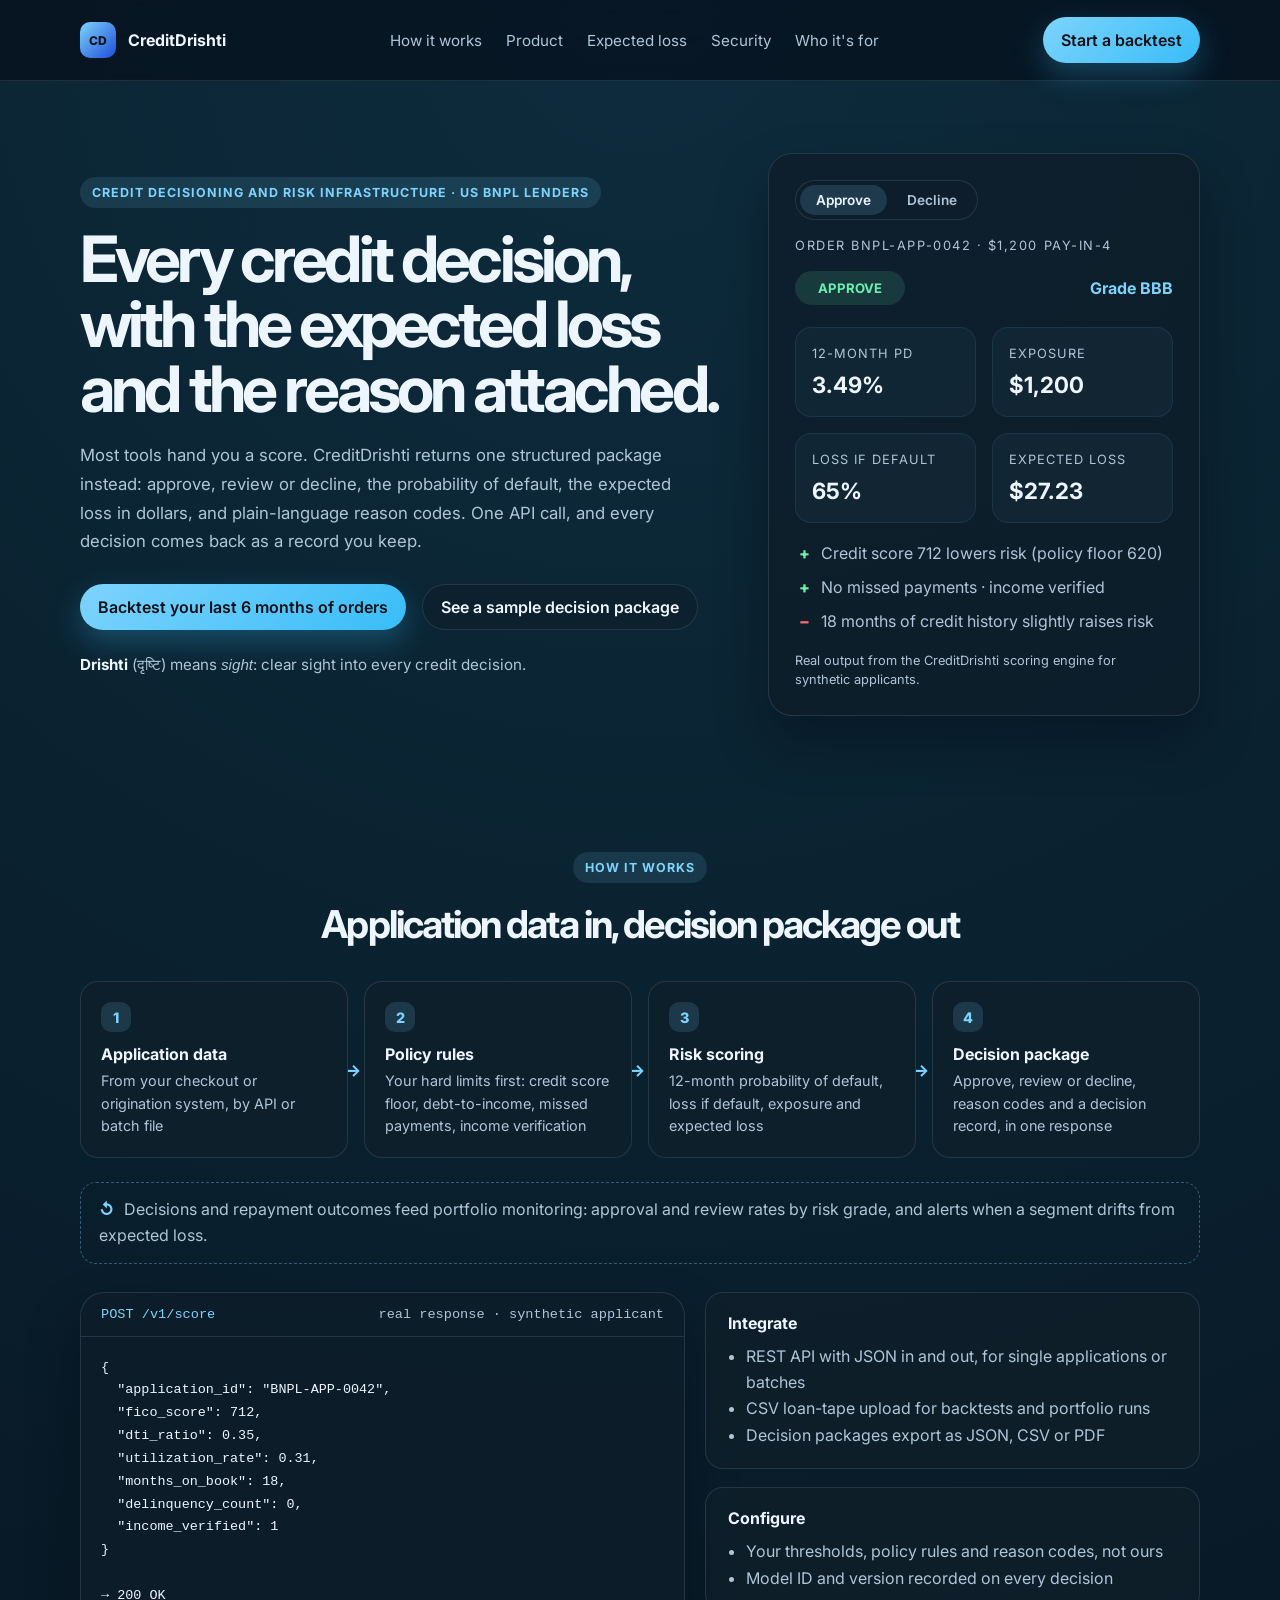
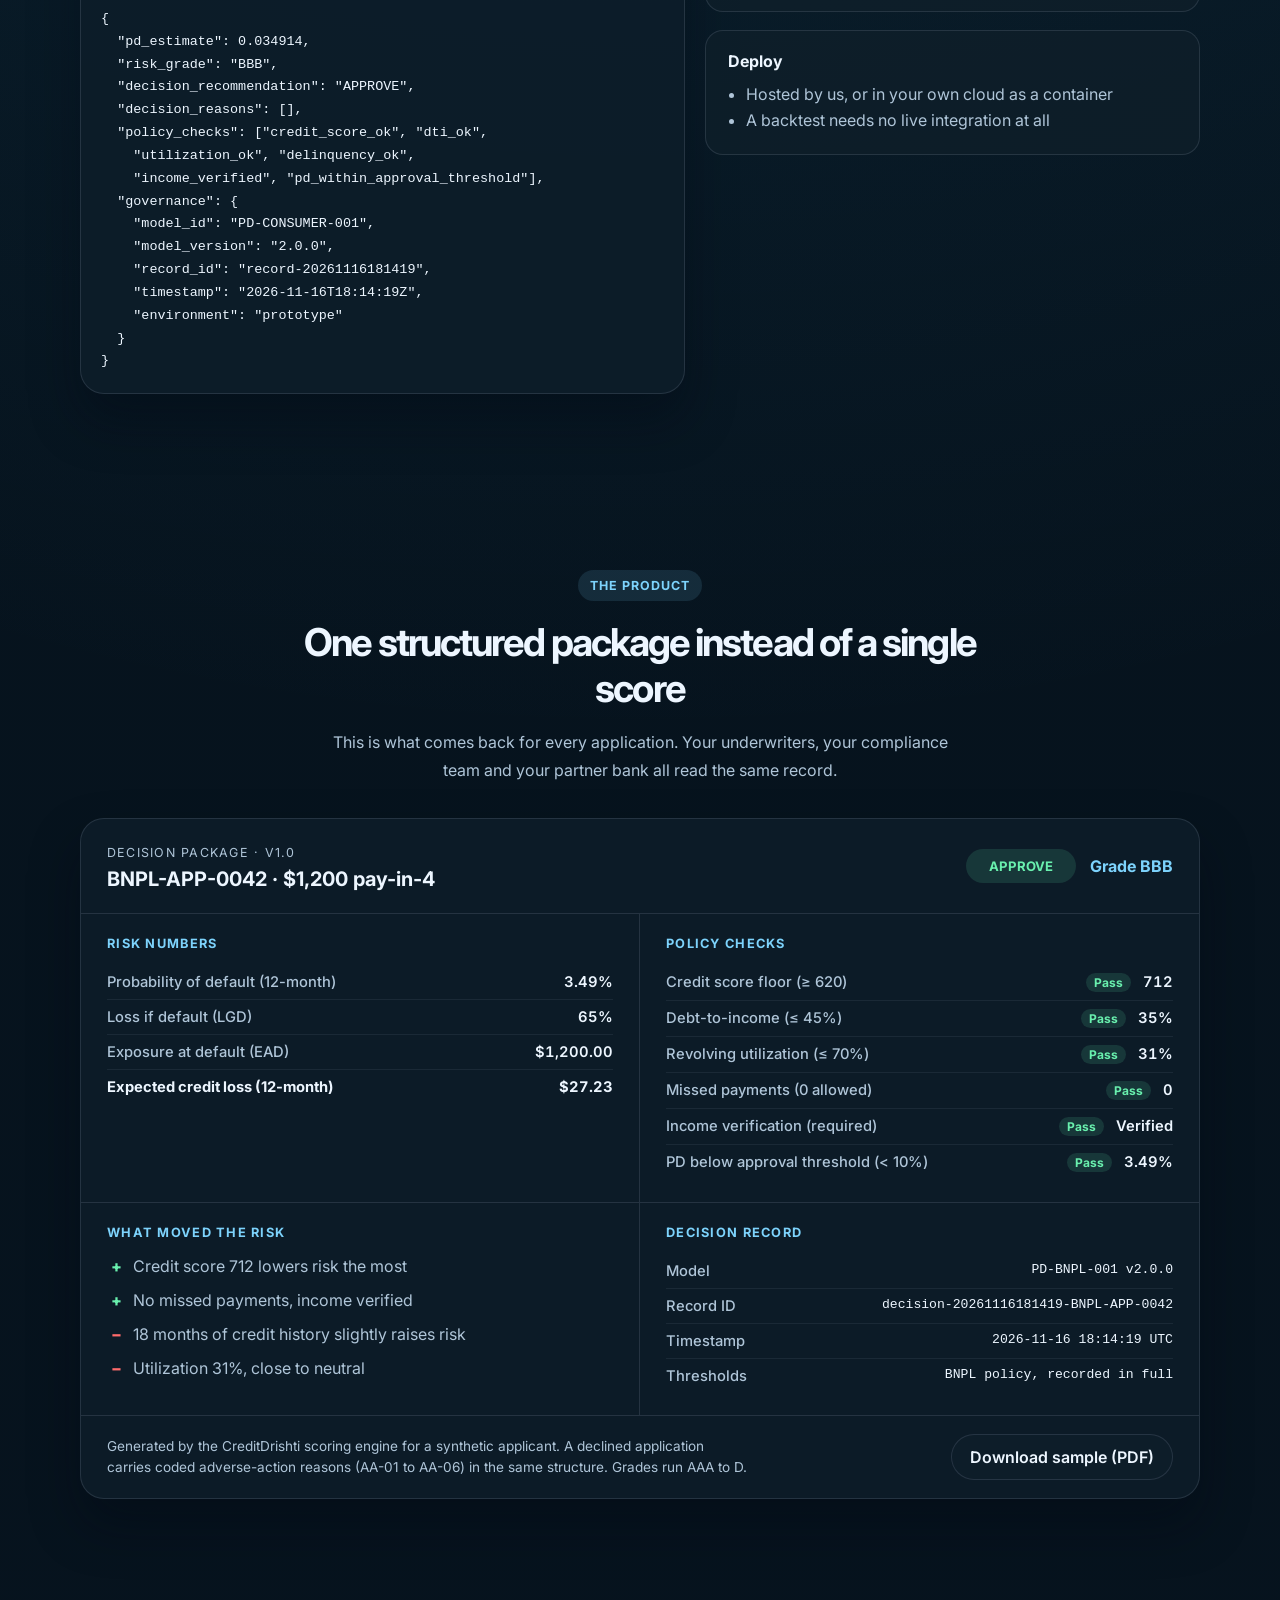
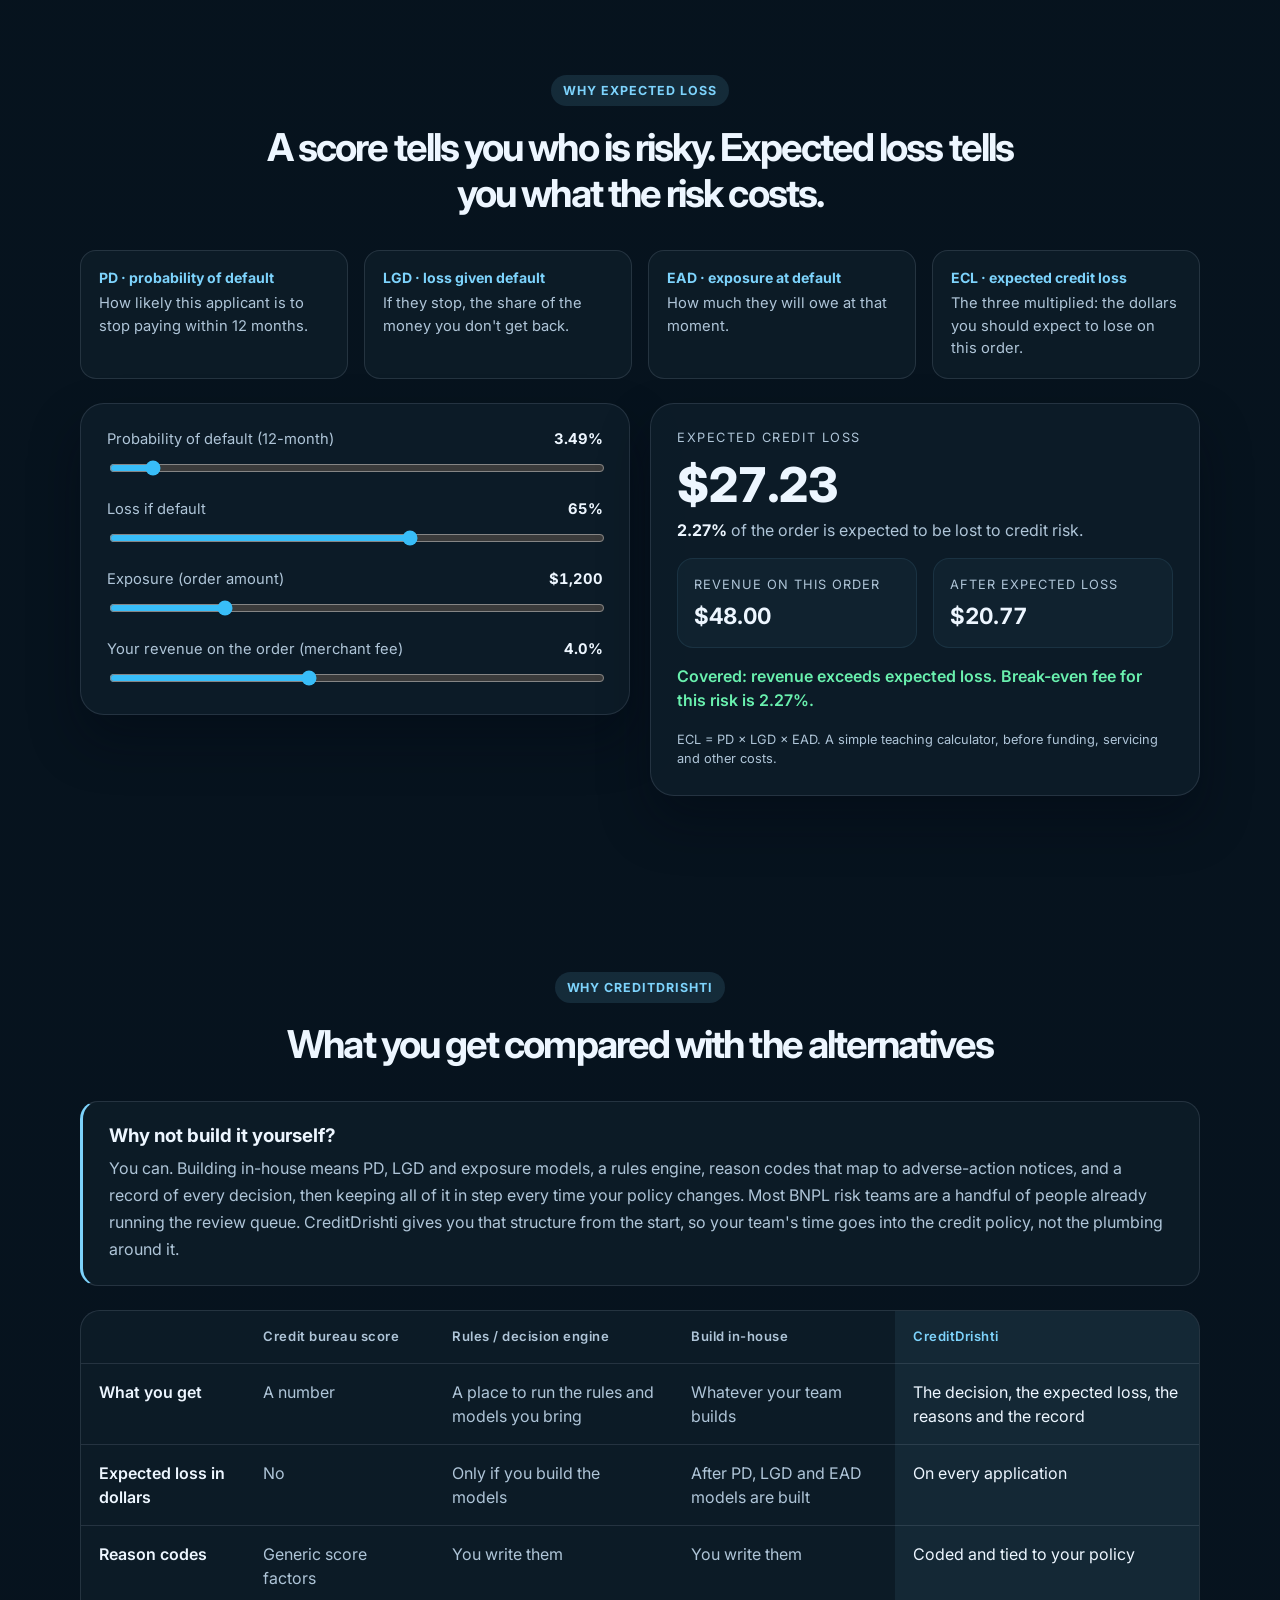
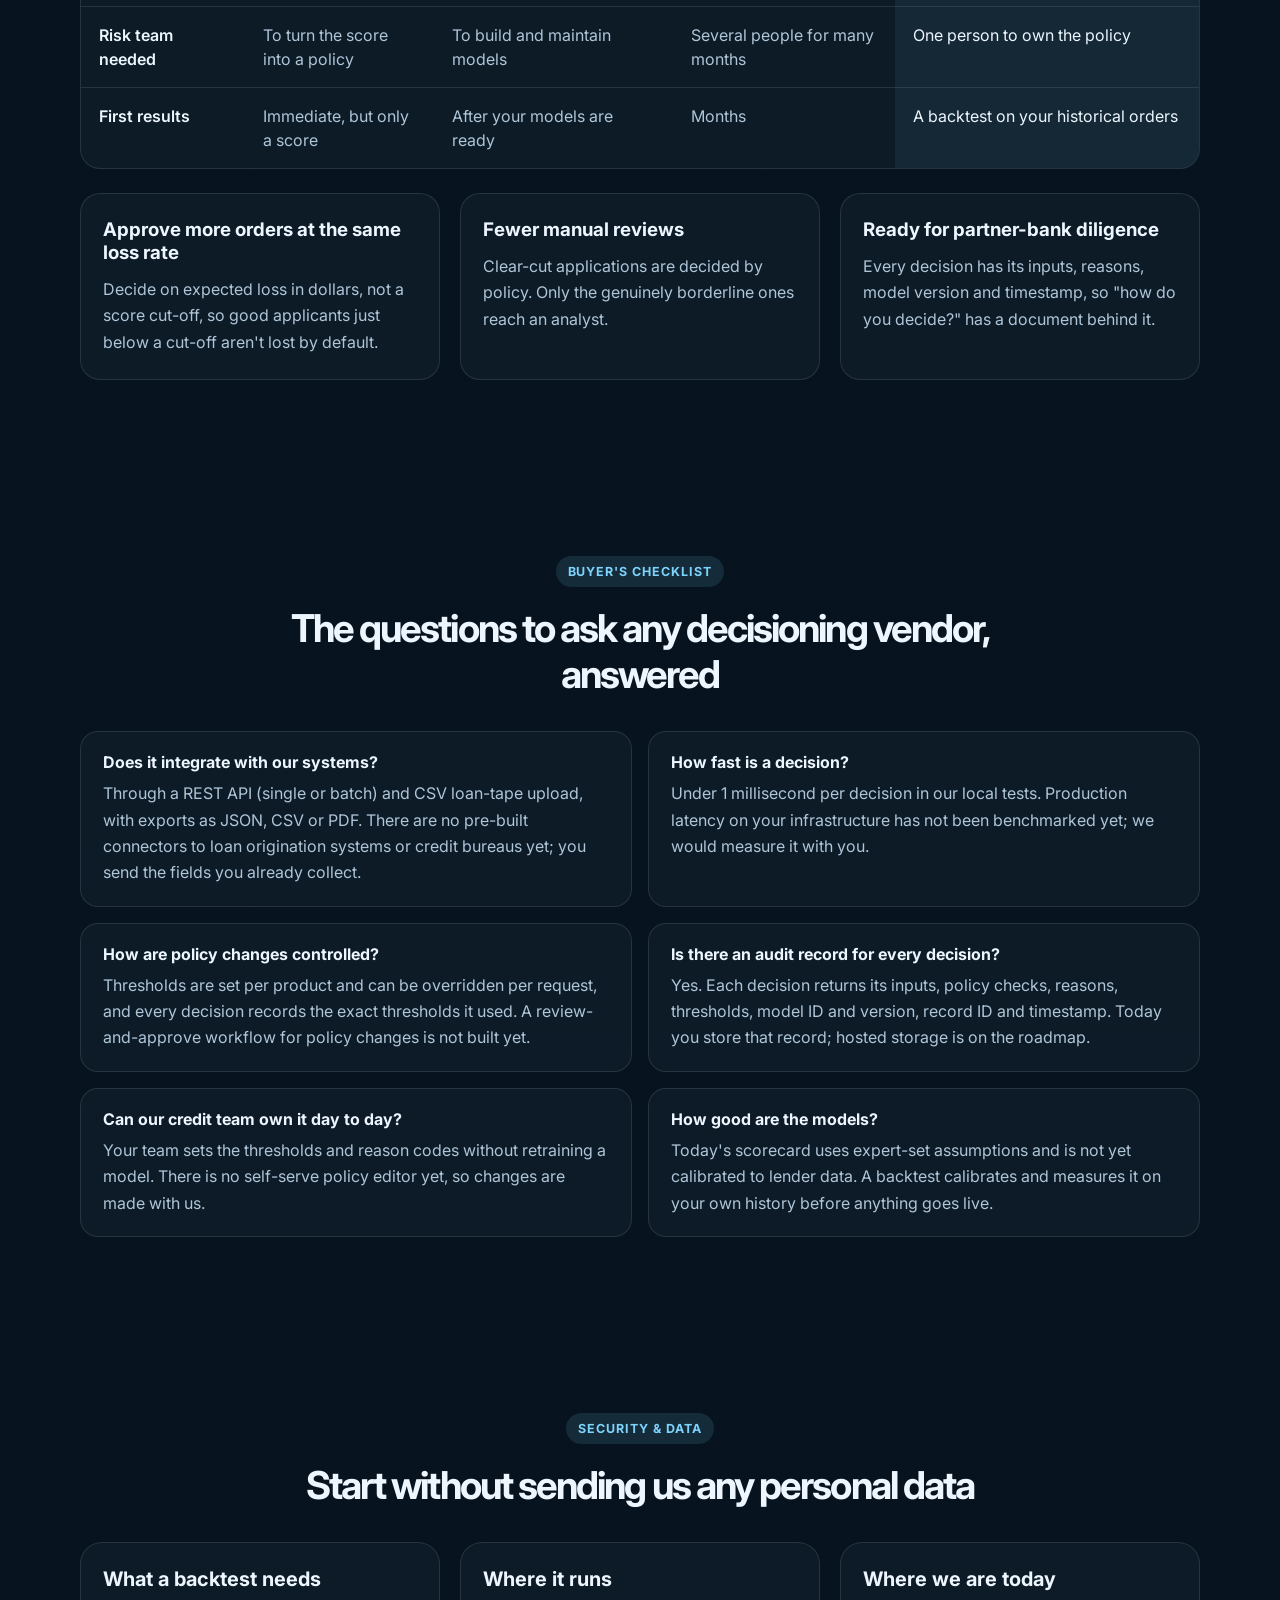
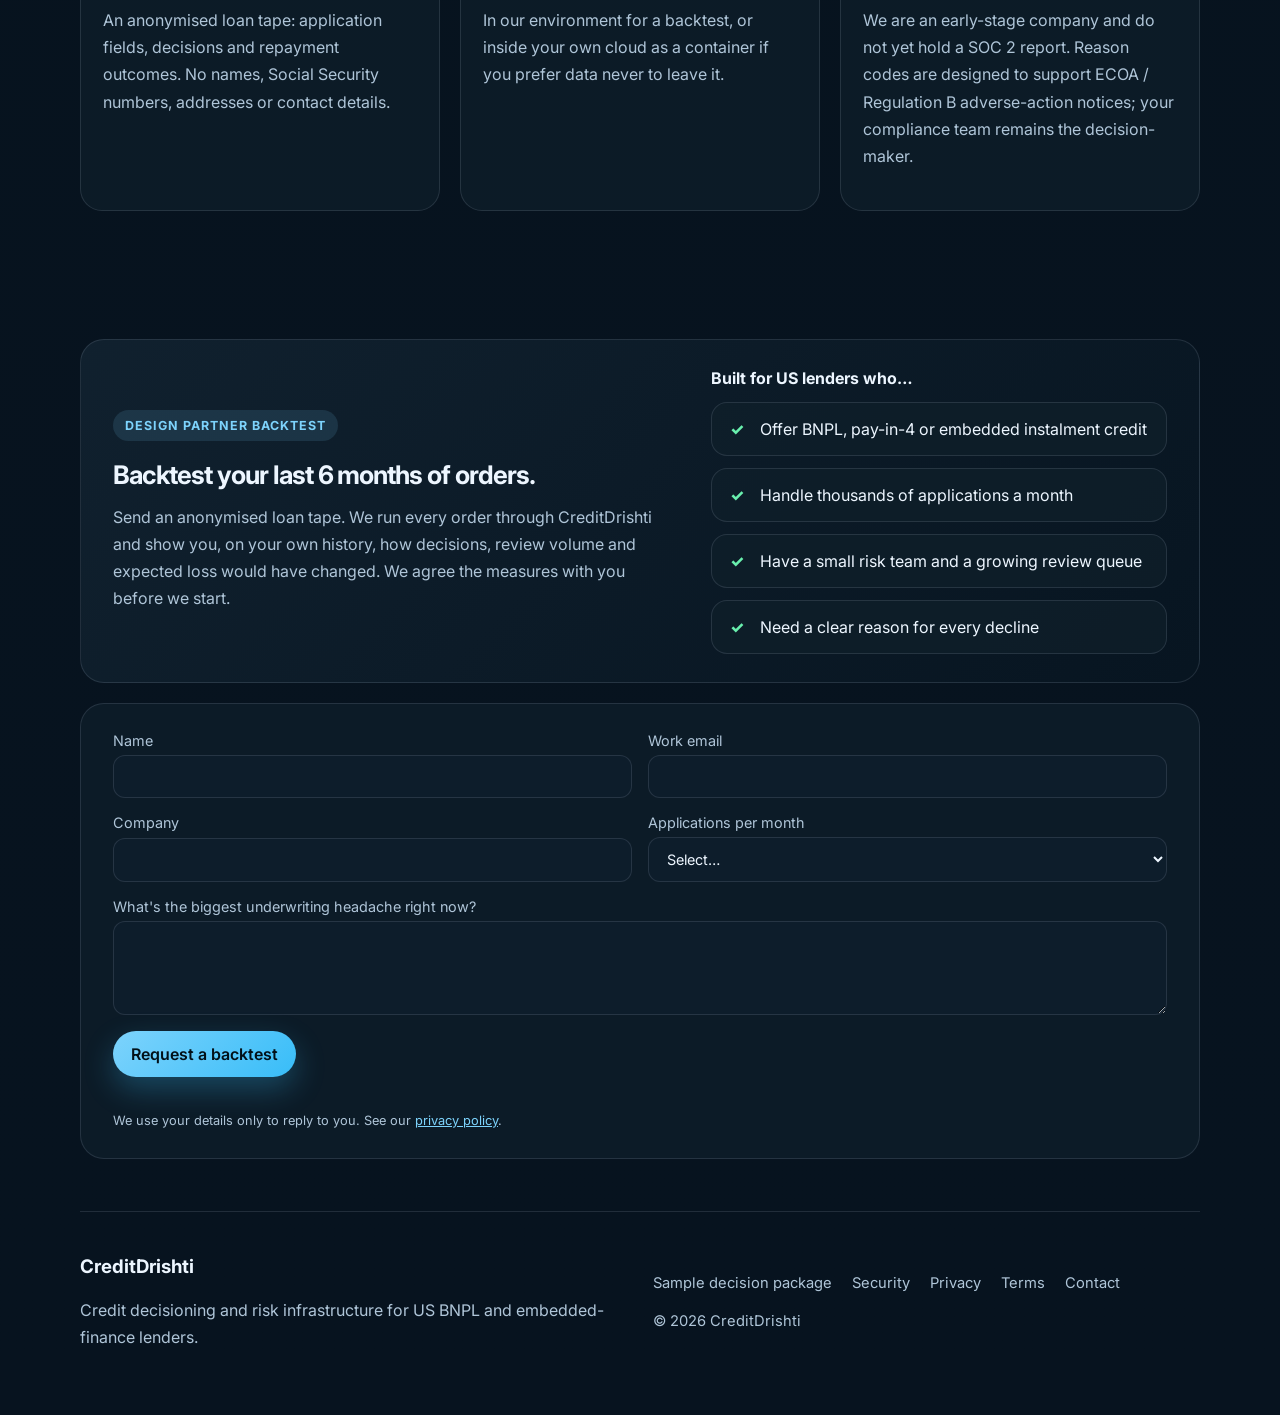
==== commit d5c53e0d: "Use real engine output; add buyer's checklist and build-vs-buy - Hero, sample package, API example, " ====
--- a/index.html
+++ b/index.html
@@ -95,18 +95,18 @@
                 <div class="panel-topline">Order BNPL-APP-0042 · $1,200 pay-in-4</div>
                 <div class="decision-row">
                   <span class="badge badge-approve">APPROVE</span>
-                  <span class="risk-score">Grade B</span>
+                  <span class="risk-score">Grade BBB</span>
                 </div>
                 <div class="metrics-grid">
-                  <div><label>12-month PD</label><strong>4.2%</strong></div>
+                  <div><label>12-month PD</label><strong>3.49%</strong></div>
                   <div><label>Exposure</label><strong>$1,200</strong></div>
                   <div><label>Loss if default</label><strong>65%</strong></div>
-                  <div><label>Expected loss</label><strong>$32.76</strong></div>
+                  <div><label>Expected loss</label><strong>$27.23</strong></div>
                 </div>
                 <ul class="reasons">
-                  <li class="pos">Credit score 712 (policy floor 620)</li>
+                  <li class="pos">Credit score 712 lowers risk (policy floor 620)</li>
                   <li class="pos">No missed payments · income verified</li>
-                  <li class="neg">Debt-to-income 35% (policy limit 45%)</li>
+                  <li class="neg">18 months of credit history slightly raises risk</li>
                 </ul>
               </div>
 
@@ -114,22 +114,22 @@
                 <div class="panel-topline">Order BNPL-APP-0117 · $900 pay-in-4</div>
                 <div class="decision-row">
                   <span class="badge badge-decline">DECLINE</span>
-                  <span class="risk-score">Grade E</span>
+                  <span class="risk-score">Grade D</span>
                 </div>
                 <div class="metrics-grid">
-                  <div><label>12-month PD</label><strong>31.0%</strong></div>
+                  <div><label>12-month PD</label><strong>43.6%</strong></div>
                   <div><label>Exposure</label><strong>$900</strong></div>
                   <div><label>Loss if default</label><strong>65%</strong></div>
-                  <div><label>Expected loss</label><strong>$181.35</strong></div>
+                  <div><label>Expected loss</label><strong>$255.05</strong></div>
                 </div>
                 <ul class="reasons">
-                  <li class="neg">AA-01 · Credit score 598, below policy floor of 620</li>
-                  <li class="neg">AA-02 · Debt-to-income 52%, above policy limit of 45%</li>
-                  <li class="neg">AA-04 · 2 missed payments in the last 24 months</li>
+                  <li class="neg">AA-01 · Credit score 605, below policy floor of 620</li>
+                  <li class="neg">AA-04 · 1 missed payment (policy allows none)</li>
+                  <li class="neg">AA-02 · Debt-to-income 48%, above policy limit of 45%</li>
                 </ul>
               </div>
 
-              <p class="fineprint">Illustrative examples with synthetic data.</p>
+              <p class="fineprint">Real output from the CreditDrishti scoring engine for synthetic applicants.</p>
             </div>
           </div>
         </div>
@@ -175,29 +175,33 @@
             <div class="code-card panel-card">
               <div class="code-head">
                 <span>POST /v1/score</span>
-                <span class="muted">illustrative values</span>
+                <span class="muted">real response · synthetic applicant</span>
               </div>
 <pre><code>{
   "application_id": "BNPL-APP-0042",
   "fico_score": 712,
   "dti_ratio": 0.35,
   "utilization_rate": 0.31,
+  "months_on_book": 18,
   "delinquency_count": 0,
   "income_verified": 1
 }
 
 → 200 OK
 {
+  "pd_estimate": 0.034914,
+  "risk_grade": "BBB",
   "decision_recommendation": "APPROVE",
-  "risk_grade": "B",
-  "pd_estimate": 0.042,
-  "policy_checks": ["credit_score_ok", "dti_ok", …],
-  "decision_reasons": [ … ],
+  "decision_reasons": [],
+  "policy_checks": ["credit_score_ok", "dti_ok",
+    "utilization_ok", "delinquency_ok",
+    "income_verified", "pd_within_approval_threshold"],
   "governance": {
-    "model_id": "PD-BNPL-001",
-    "model_version": "1.2.0",
-    "record_id": "…",
-    "timestamp": "…"
+    "model_id": "PD-CONSUMER-001",
+    "model_version": "2.0.0",
+    "record_id": "record-20261116181419",
+    "timestamp": "2026-11-16T18:14:19Z",
+    "environment": "prototype"
   }
 }</code></pre>
             </div>
@@ -250,7 +254,7 @@
               </div>
               <div class="report-decision">
                 <span class="badge badge-approve">APPROVE</span>
-                <span class="risk-score">Grade B</span>
+                <span class="risk-score">Grade BBB</span>
               </div>
             </header>
 
@@ -258,10 +262,10 @@
               <section>
                 <h4>Risk numbers</h4>
                 <table class="kv">
-                  <tr><th>Probability of default (12-month)</th><td>4.2%</td></tr>
+                  <tr><th>Probability of default (12-month)</th><td>3.49%</td></tr>
                   <tr><th>Loss if default (LGD)</th><td>65%</td></tr>
                   <tr><th>Exposure at default (EAD)</th><td>$1,200.00</td></tr>
-                  <tr class="total"><th>Expected credit loss (12-month)</th><td>$32.76</td></tr>
+                  <tr class="total"><th>Expected credit loss (12-month)</th><td>$27.23</td></tr>
                 </table>
               </section>
 
@@ -273,32 +277,33 @@
                   <tr><th>Revolving utilization (≤ 70%)</th><td><span class="pass">Pass</span> 31%</td></tr>
                   <tr><th>Missed payments (0 allowed)</th><td><span class="pass">Pass</span> 0</td></tr>
                   <tr><th>Income verification (required)</th><td><span class="pass">Pass</span> Verified</td></tr>
+                  <tr><th>PD below approval threshold (&lt; 10%)</th><td><span class="pass">Pass</span> 3.49%</td></tr>
                 </table>
               </section>
 
               <section>
-                <h4>Key factors</h4>
+                <h4>What moved the risk</h4>
                 <ul class="reasons">
-                  <li class="pos">Credit score 712, above the 620 floor</li>
-                  <li class="pos">No missed payments in the last 24 months</li>
-                  <li class="pos">Income verified</li>
-                  <li class="neg">Debt-to-income 35%, inside the 45% limit</li>
+                  <li class="pos">Credit score 712 lowers risk the most</li>
+                  <li class="pos">No missed payments, income verified</li>
+                  <li class="neg">18 months of credit history slightly raises risk</li>
+                  <li class="neg">Utilization 31%, close to neutral</li>
                 </ul>
               </section>
 
               <section>
                 <h4>Decision record</h4>
                 <table class="kv mono">
-                  <tr><th>Model</th><td>PD-BNPL-001 v1.2.0</td></tr>
-                  <tr><th>Record ID</th><td>decision-20261116-BNPL-APP-0042</td></tr>
+                  <tr><th>Model</th><td>PD-BNPL-001 v2.0.0</td></tr>
+                  <tr><th>Record ID</th><td>decision-20261116181419-BNPL-APP-0042</td></tr>
                   <tr><th>Timestamp</th><td>2026-11-16 18:14:19 UTC</td></tr>
-                  <tr><th>Policy</th><td>bnpl-standard</td></tr>
+                  <tr><th>Thresholds</th><td>BNPL policy, recorded in full</td></tr>
                 </table>
               </section>
             </div>
 
             <footer class="report-foot">
-              <p>Illustrative example with synthetic data, in the format the product returns. A declined application carries coded adverse-action reasons (for example AA-01 to AA-05) in the same structure.</p>
+              <p>Generated by the CreditDrishti scoring engine for a synthetic applicant. A declined application carries coded adverse-action reasons (AA-01 to AA-06) in the same structure. Grades run AAA to D.</p>
               <a class="button button-secondary" href="sample-decision-package.pdf" download>Download sample (PDF)</a>
             </footer>
           </article>
@@ -323,8 +328,8 @@
           <div class="demo-grid">
             <form class="demo-inputs panel-card" id="elForm" aria-label="Expected loss calculator">
               <label>
-                <span>Probability of default (12-month) <output id="pdOut">4.2%</output></span>
-                <input type="range" name="pd" min="0.5" max="40" step="0.1" value="4.2" />
+                <span>Probability of default (12-month) <output id="pdOut">3.49%</output></span>
+                <input type="range" name="pd" min="0.5" max="40" step="any" value="3.4914" />
               </label>
               <label>
                 <span>Loss if default <output id="lgdOut">65%</output></span>
@@ -342,11 +347,11 @@
 
             <div class="demo-result panel-card" aria-live="polite">
               <div class="panel-topline">Expected credit loss</div>
-              <div class="el-big" id="elValue">$32.76</div>
-              <p class="el-sub"><span id="elPct">2.73%</span> of the order is expected to be lost to credit risk.</p>
+              <div class="el-big" id="elValue">$27.23</div>
+              <p class="el-sub"><span id="elPct">2.27%</span> of the order is expected to be lost to credit risk.</p>
               <div class="metrics-grid">
                 <div><label>Revenue on this order</label><strong id="revValue">$48.00</strong></div>
-                <div><label>After expected loss</label><strong id="netValue">$15.24</strong></div>
+                <div><label>After expected loss</label><strong id="netValue">$20.77</strong></div>
               </div>
               <p class="el-verdict" id="elVerdict"></p>
               <p class="fineprint">ECL = PD × LGD × EAD. A simple teaching calculator, before funding, servicing and other costs.</p>
@@ -361,6 +366,18 @@
           <div class="section-heading">
             <span class="eyebrow">Why CreditDrishti</span>
             <h2>What you get compared with the alternatives</h2>
+          </div>
+
+          <div class="build-note">
+            <h3>Why not build it yourself?</h3>
+            <p>
+              You can. Building in-house means PD, LGD and exposure models, a rules engine,
+              reason codes that map to adverse-action notices, and a record of every decision,
+              then keeping all of it in step every time your policy changes. Most BNPL risk teams
+              are a handful of people already running the review queue. CreditDrishti gives you
+              that structure from the start, so your team's time goes into the credit policy, not
+              the plumbing around it.
+            </p>
           </div>
 
           <div class="compare-wrap">
@@ -431,7 +448,44 @@
         </div>
       </section>
 
-      <!-- 6. Security and data -->
+      <!-- 6. Buyer's checklist: straight answers, including what isn't built yet -->
+      <section class="process" id="checklist">
+        <div class="container">
+          <div class="section-heading">
+            <span class="eyebrow">Buyer's checklist</span>
+            <h2>The questions to ask any decisioning vendor, answered</h2>
+          </div>
+
+          <dl class="qa">
+            <div>
+              <dt>Does it integrate with our systems?</dt>
+              <dd>Through a REST API (single or batch) and CSV loan-tape upload, with exports as JSON, CSV or PDF. There are no pre-built connectors to loan origination systems or credit bureaus yet; you send the fields you already collect.</dd>
+            </div>
+            <div>
+              <dt>How fast is a decision?</dt>
+              <dd>Under 1 millisecond per decision in our local tests. Production latency on your infrastructure has not been benchmarked yet; we would measure it with you.</dd>
+            </div>
+            <div>
+              <dt>How are policy changes controlled?</dt>
+              <dd>Thresholds are set per product and can be overridden per request, and every decision records the exact thresholds it used. A review-and-approve workflow for policy changes is not built yet.</dd>
+            </div>
+            <div>
+              <dt>Is there an audit record for every decision?</dt>
+              <dd>Yes. Each decision returns its inputs, policy checks, reasons, thresholds, model ID and version, record ID and timestamp. Today you store that record; hosted storage is on the roadmap.</dd>
+            </div>
+            <div>
+              <dt>Can our credit team own it day to day?</dt>
+              <dd>Your team sets the thresholds and reason codes without retraining a model. There is no self-serve policy editor yet, so changes are made with us.</dd>
+            </div>
+            <div>
+              <dt>How good are the models?</dt>
+              <dd>Today's scorecard uses expert-set assumptions and is not yet calibrated to lender data. A backtest calibrates and measures it on your own history before anything goes live.</dd>
+            </div>
+          </dl>
+        </div>
+      </section>
+
+      <!-- 7. Security and data -->
       <section class="feature-band" id="security">
         <div class="container">
           <div class="section-heading">
@@ -467,7 +521,7 @@
       </section>
     </main>
 
-    <!-- 7. Pilot + who it's for + form -->
+    <!-- 8. Pilot + who it's for + form -->
     <section class="cta-banner" id="pilot">
       <div class="container pilot-grid" id="who">
         <div>
--- a/styles.css
+++ b/styles.css
@@ -1194,6 +1194,52 @@
   font-size: 1rem;
 }
 
+/* ---------- Build-vs-buy note ---------- */
+.build-note {
+  margin: 0 0 24px;
+  padding: 22px 26px;
+  border: 1px solid var(--panel-border);
+  border-left: 3px solid var(--primary);
+  border-radius: 18px;
+  background: rgba(15, 31, 43, 0.74);
+}
+
+.build-note h3 {
+  margin: 0 0 8px;
+}
+
+.build-note p {
+  margin: 0;
+  color: var(--muted);
+  line-height: 1.7;
+}
+
+/* ---------- Buyer's checklist ---------- */
+.qa {
+  display: grid;
+  grid-template-columns: repeat(2, minmax(0, 1fr));
+  gap: 16px;
+  margin: 0;
+}
+
+.qa div {
+  padding: 20px 22px;
+  border: 1px solid var(--panel-border);
+  border-radius: 18px;
+  background: rgba(15, 31, 43, 0.74);
+}
+
+.qa dt {
+  font-weight: 700;
+  margin-bottom: 8px;
+}
+
+.qa dd {
+  margin: 0;
+  color: var(--muted);
+  line-height: 1.65;
+}
+
 /* Keyboard focus visible everywhere */
 a:focus-visible,
 button:focus-visible,
@@ -1312,3 +1358,16 @@
     white-space: normal;
   }
 }
+
+@media (max-width: 900px) {
+  .qa {
+    grid-template-columns: minmax(0, 1fr);
+  }
+}
+
+@media (max-width: 560px) {
+  .build-note,
+  .qa div {
+    padding: 18px 16px;
+  }
+}
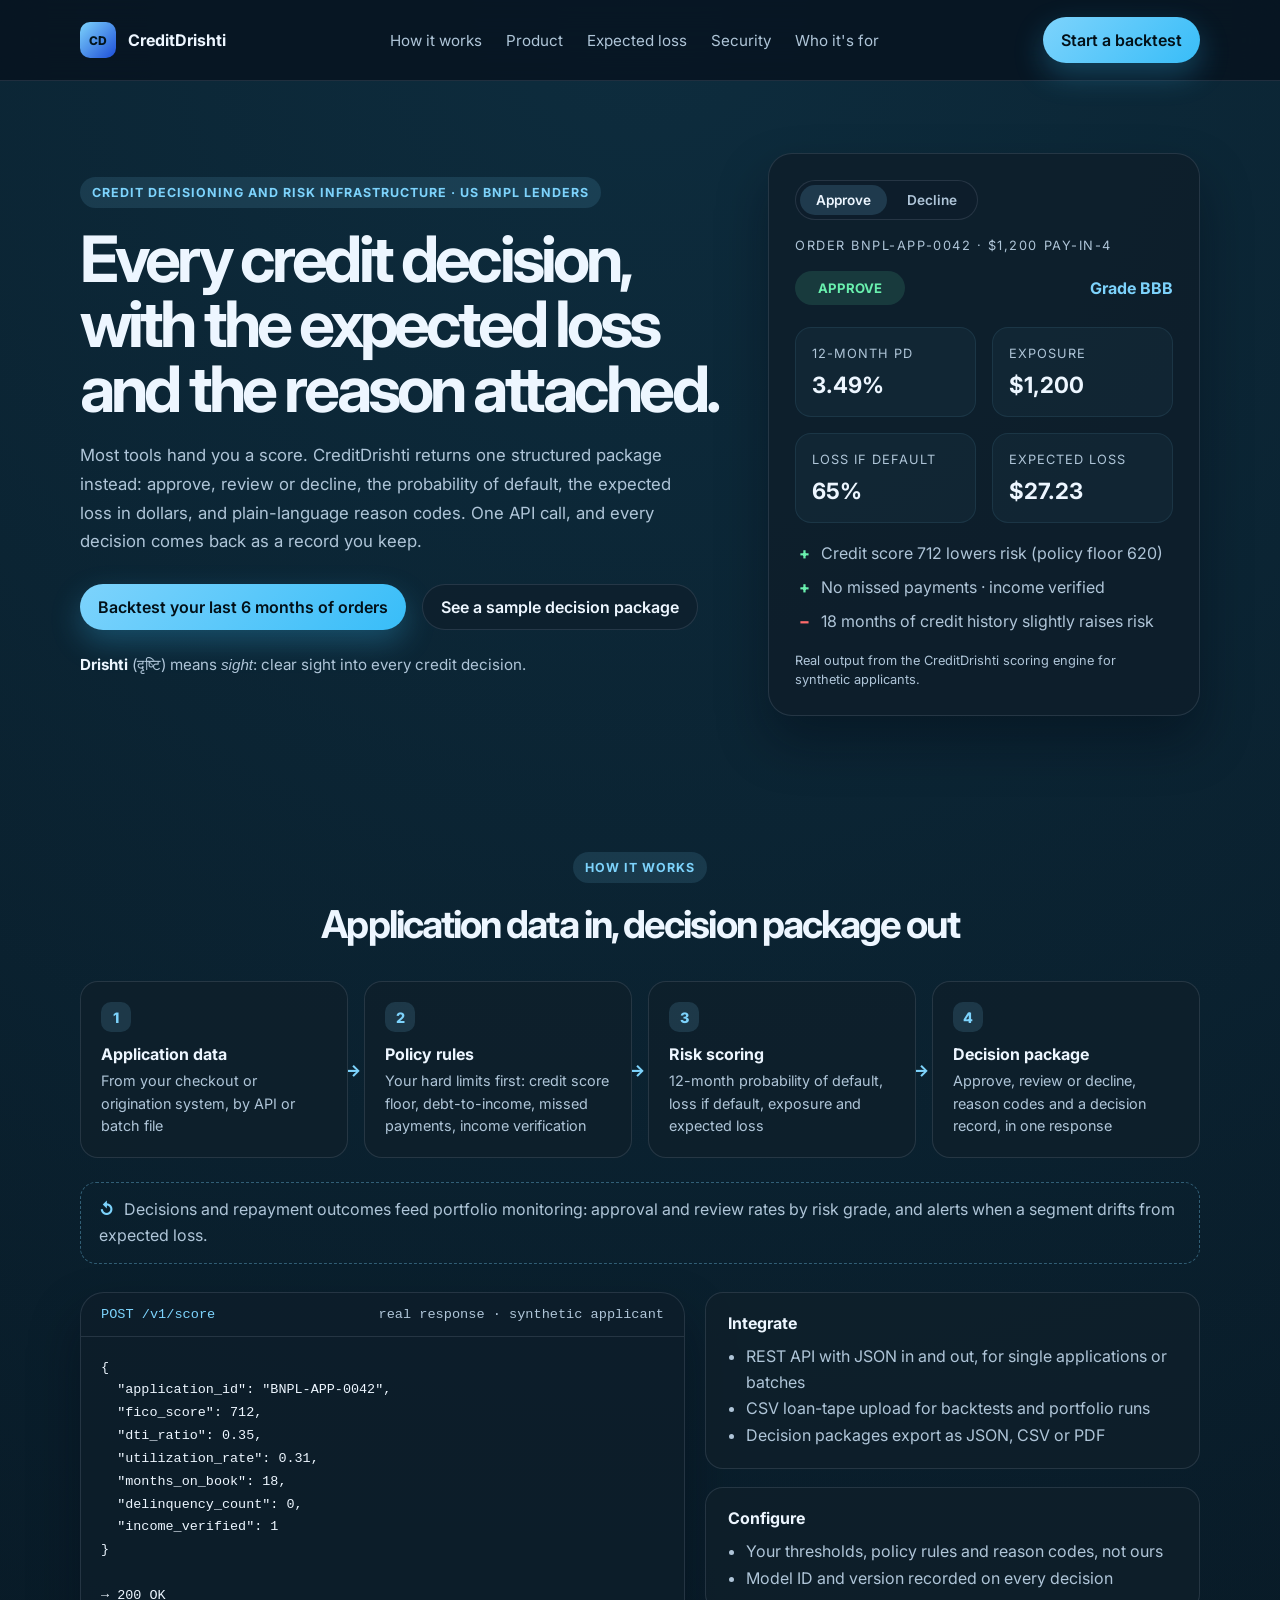
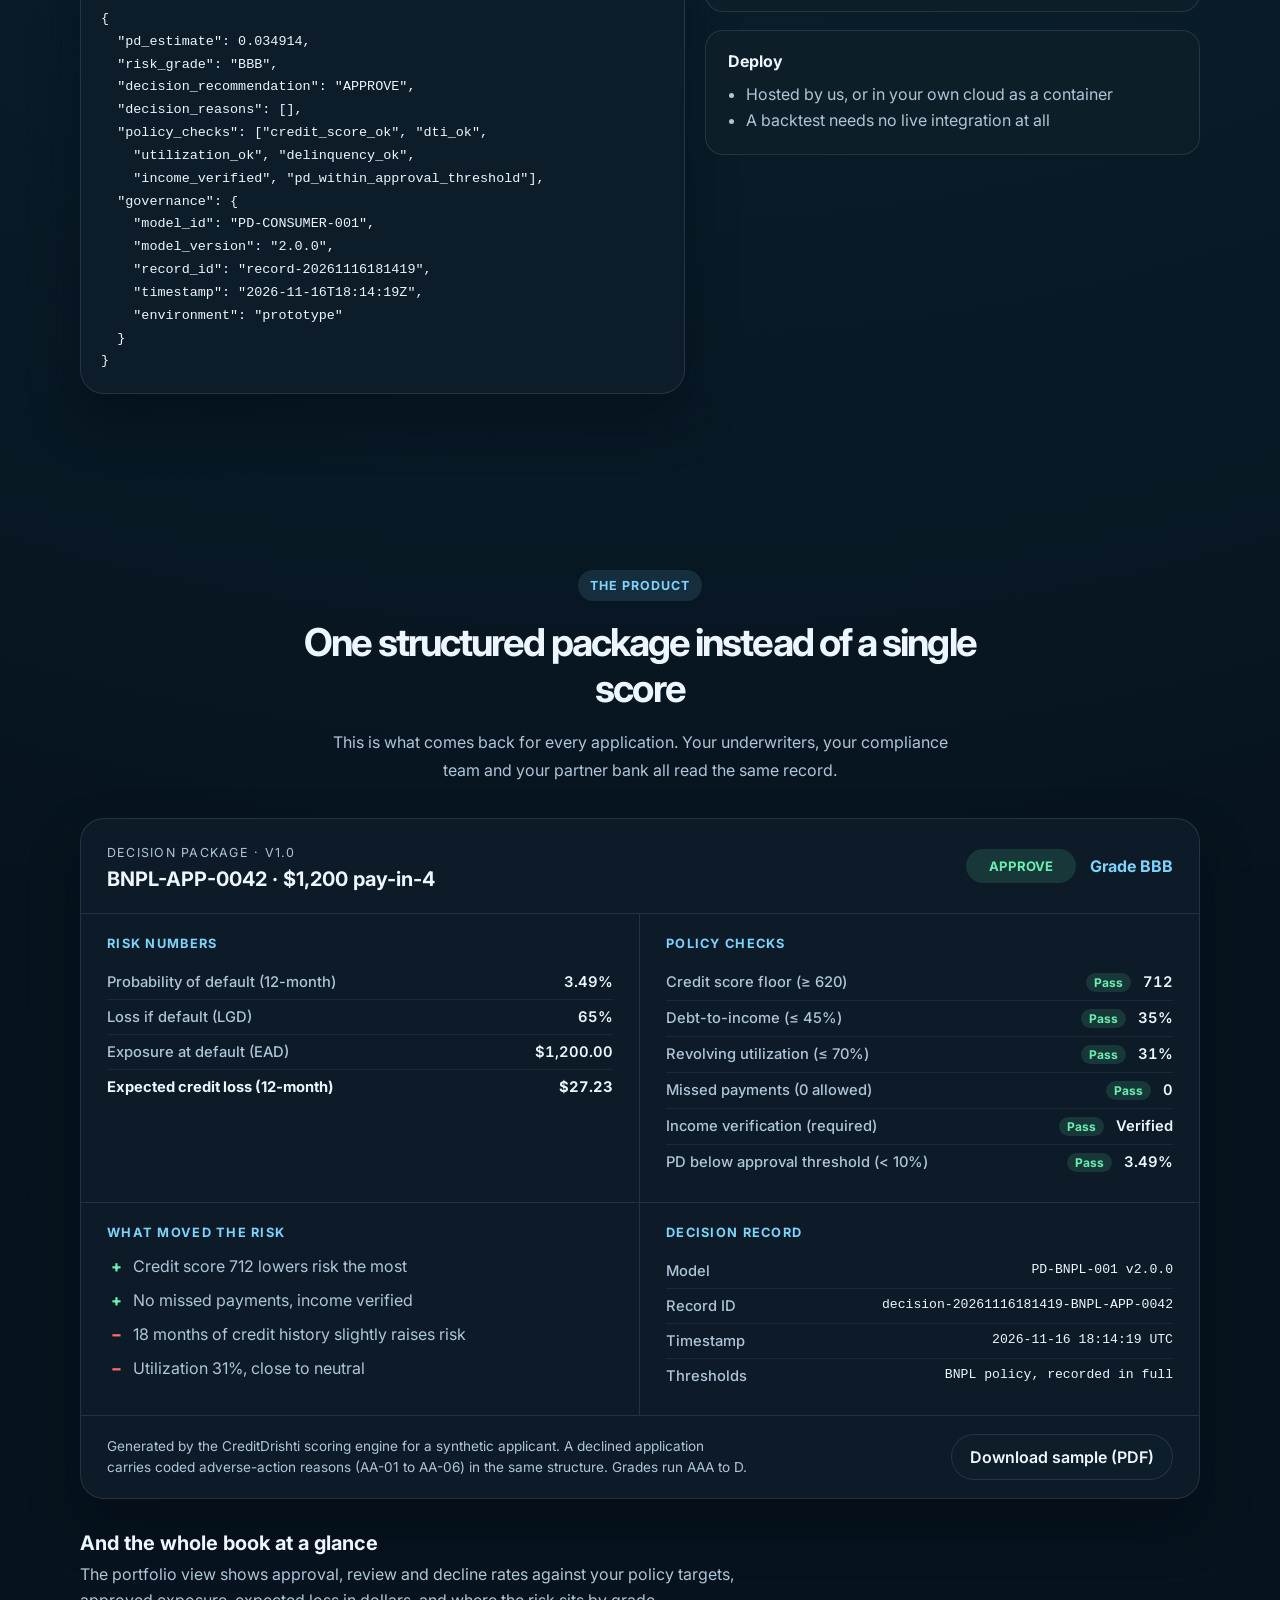
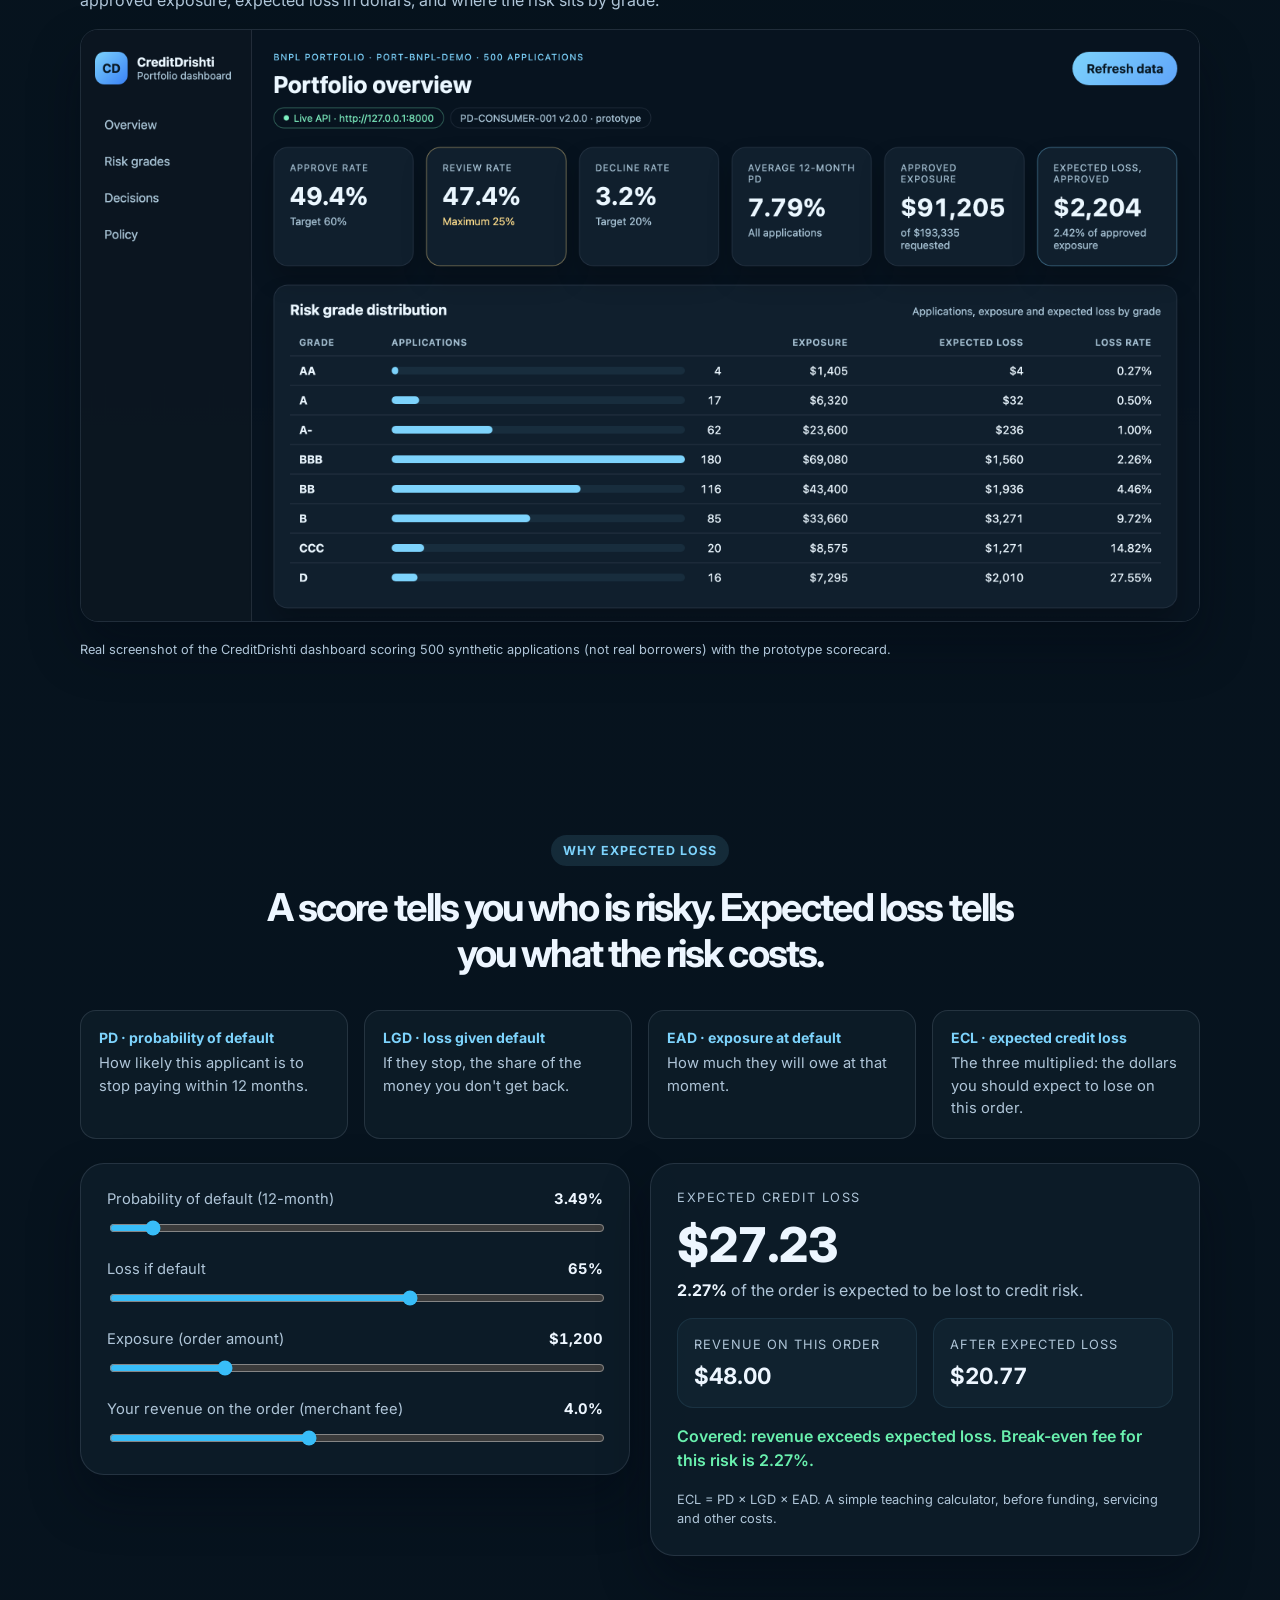
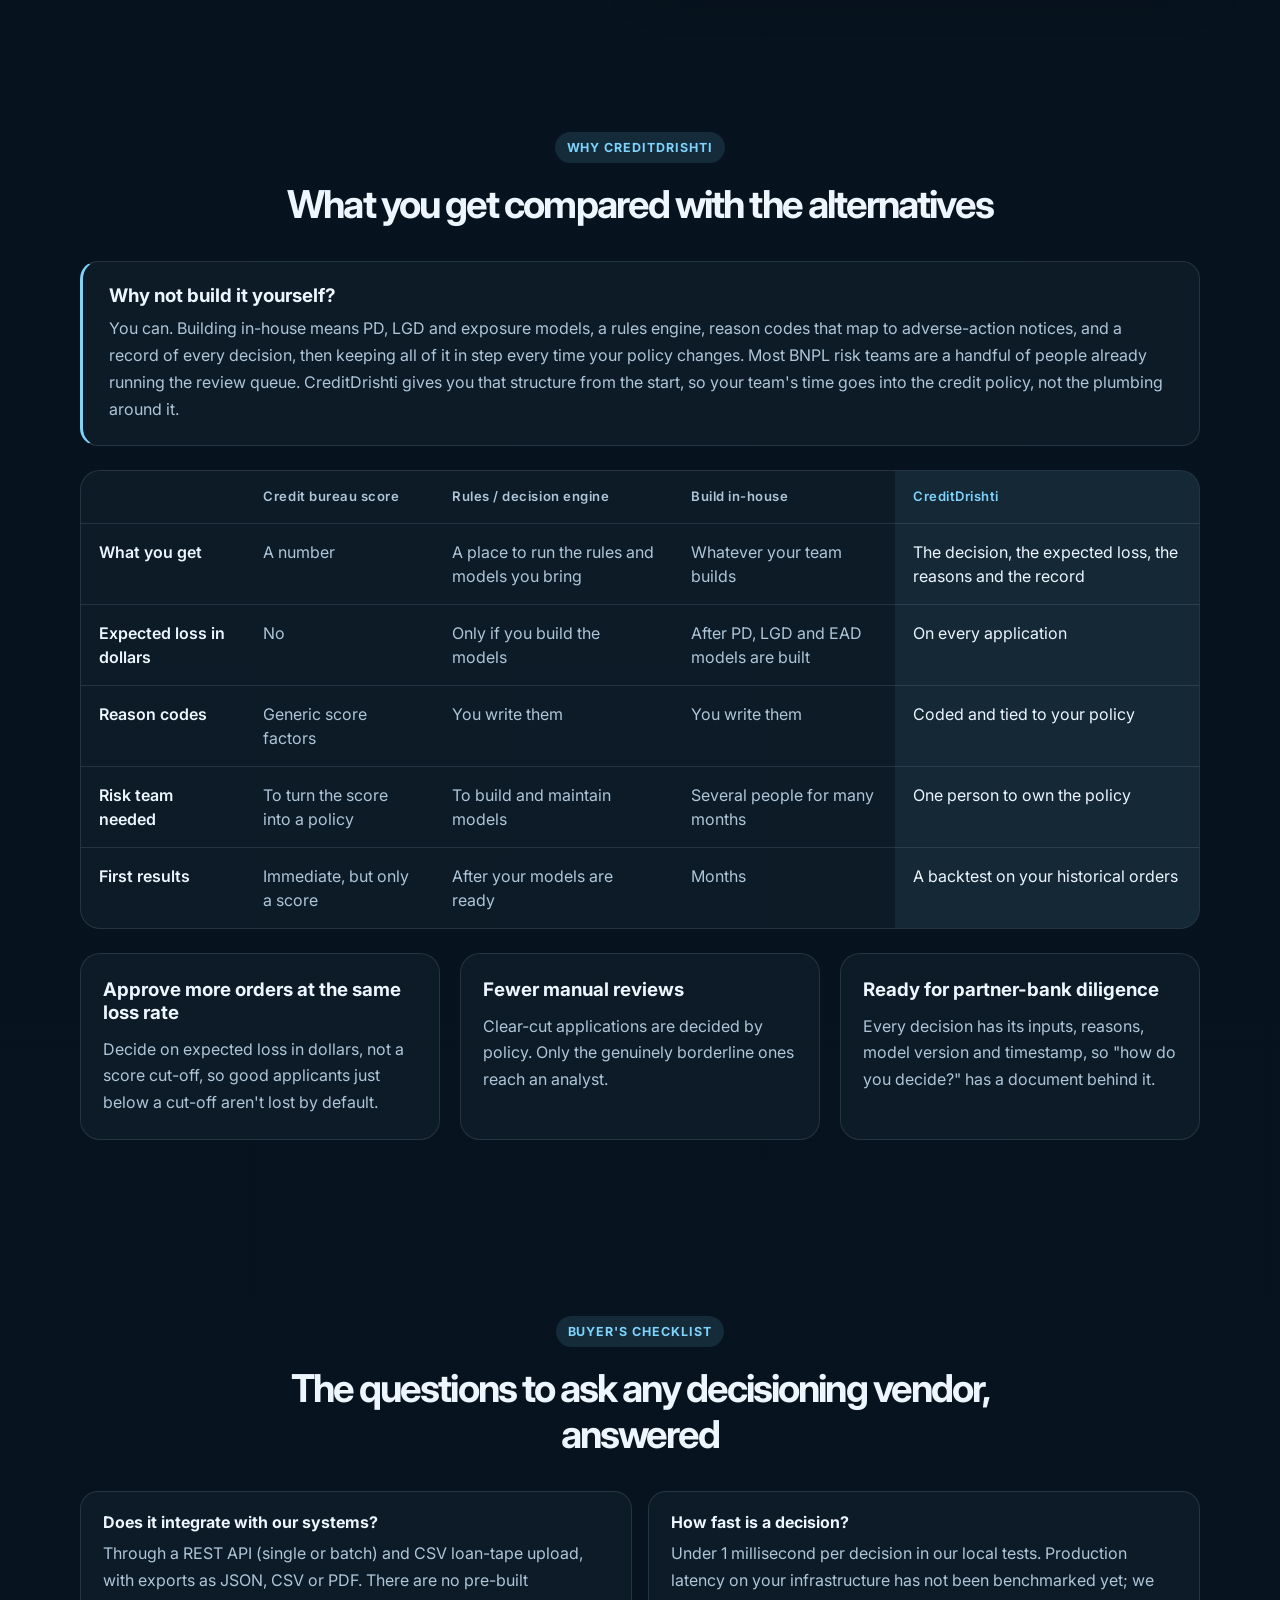
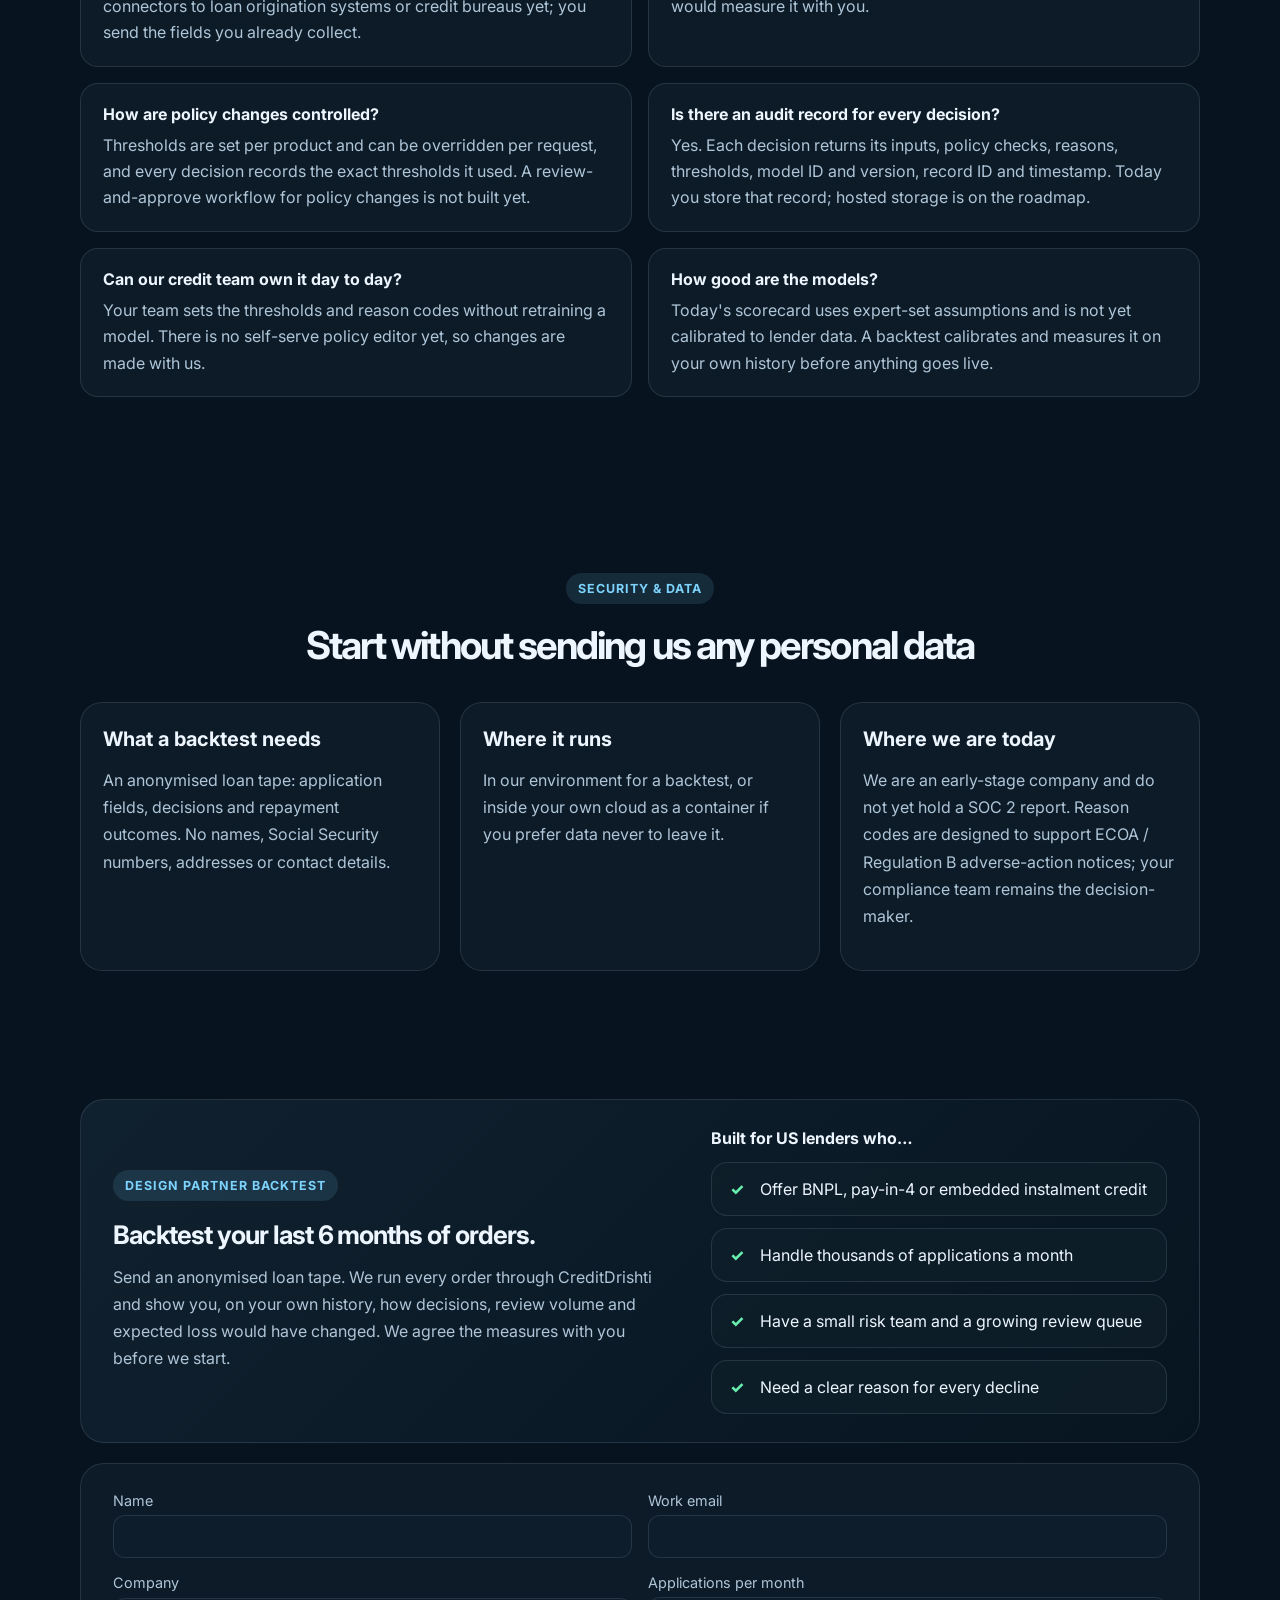
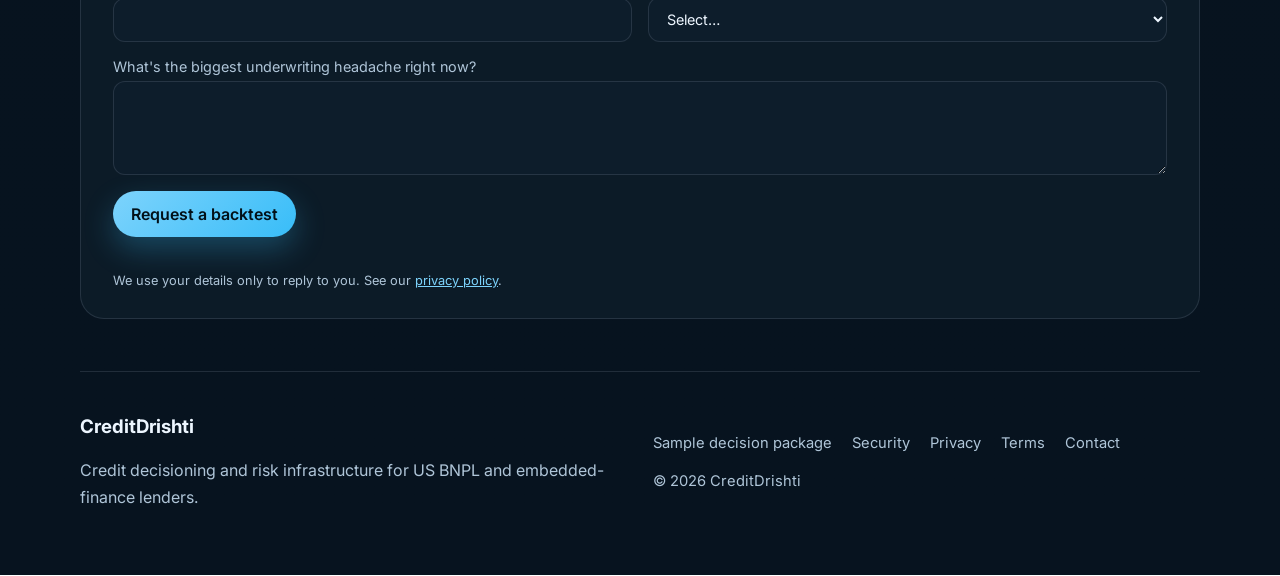
==== commit 9eb68ccc: "Add real dashboard screenshot to the Product section Screenshot of the CreditDrishti portfolio dashb" ====
--- a/index.html
+++ b/index.html
@@ -307,6 +307,28 @@
               <a class="button button-secondary" href="sample-decision-package.pdf" download>Download sample (PDF)</a>
             </footer>
           </article>
+
+          <figure class="screenshot">
+            <figcaption>
+              <h3>And the whole book at a glance</h3>
+              <p>
+                The portfolio view shows approval, review and decline rates against your policy
+                targets, approved exposure, expected loss in dollars, and where the risk sits by
+                grade.
+              </p>
+            </figcaption>
+            <img
+              src="dashboard-screenshot.png"
+              width="1440"
+              height="760"
+              loading="lazy"
+              alt="CreditDrishti portfolio dashboard for 500 synthetic BNPL applications: approve rate 49.4%, review rate 47.4% against a 25% maximum, decline rate 3.2%, average 12-month PD 7.79%, approved exposure $91,205 and expected loss on the approved book of $2,204 (2.42%), with a table of applications, exposure, expected loss and loss rate by risk grade from AA to D."
+            />
+            <p class="fineprint">
+              Real screenshot of the CreditDrishti dashboard scoring 500 synthetic applications
+              (not real borrowers) with the prototype scorecard.
+            </p>
+          </figure>
         </div>
       </section>
 
--- a/styles.css
+++ b/styles.css
@@ -1240,6 +1240,36 @@
   line-height: 1.65;
 }
 
+/* ---------- Product screenshot ---------- */
+.screenshot {
+  margin: 32px 0 0;
+}
+
+.screenshot figcaption {
+  max-width: 720px;
+  margin-bottom: 16px;
+}
+
+.screenshot figcaption h3 {
+  margin: 0 0 6px;
+  font-size: 1.25rem;
+}
+
+.screenshot figcaption p {
+  margin: 0;
+  color: var(--muted);
+  line-height: 1.65;
+}
+
+.screenshot img {
+  display: block;
+  width: 100%;
+  height: auto;
+  border: 1px solid var(--panel-border);
+  border-radius: 18px;
+  box-shadow: 0 26px 50px var(--shadow);
+}
+
 /* Keyboard focus visible everywhere */
 a:focus-visible,
 button:focus-visible,
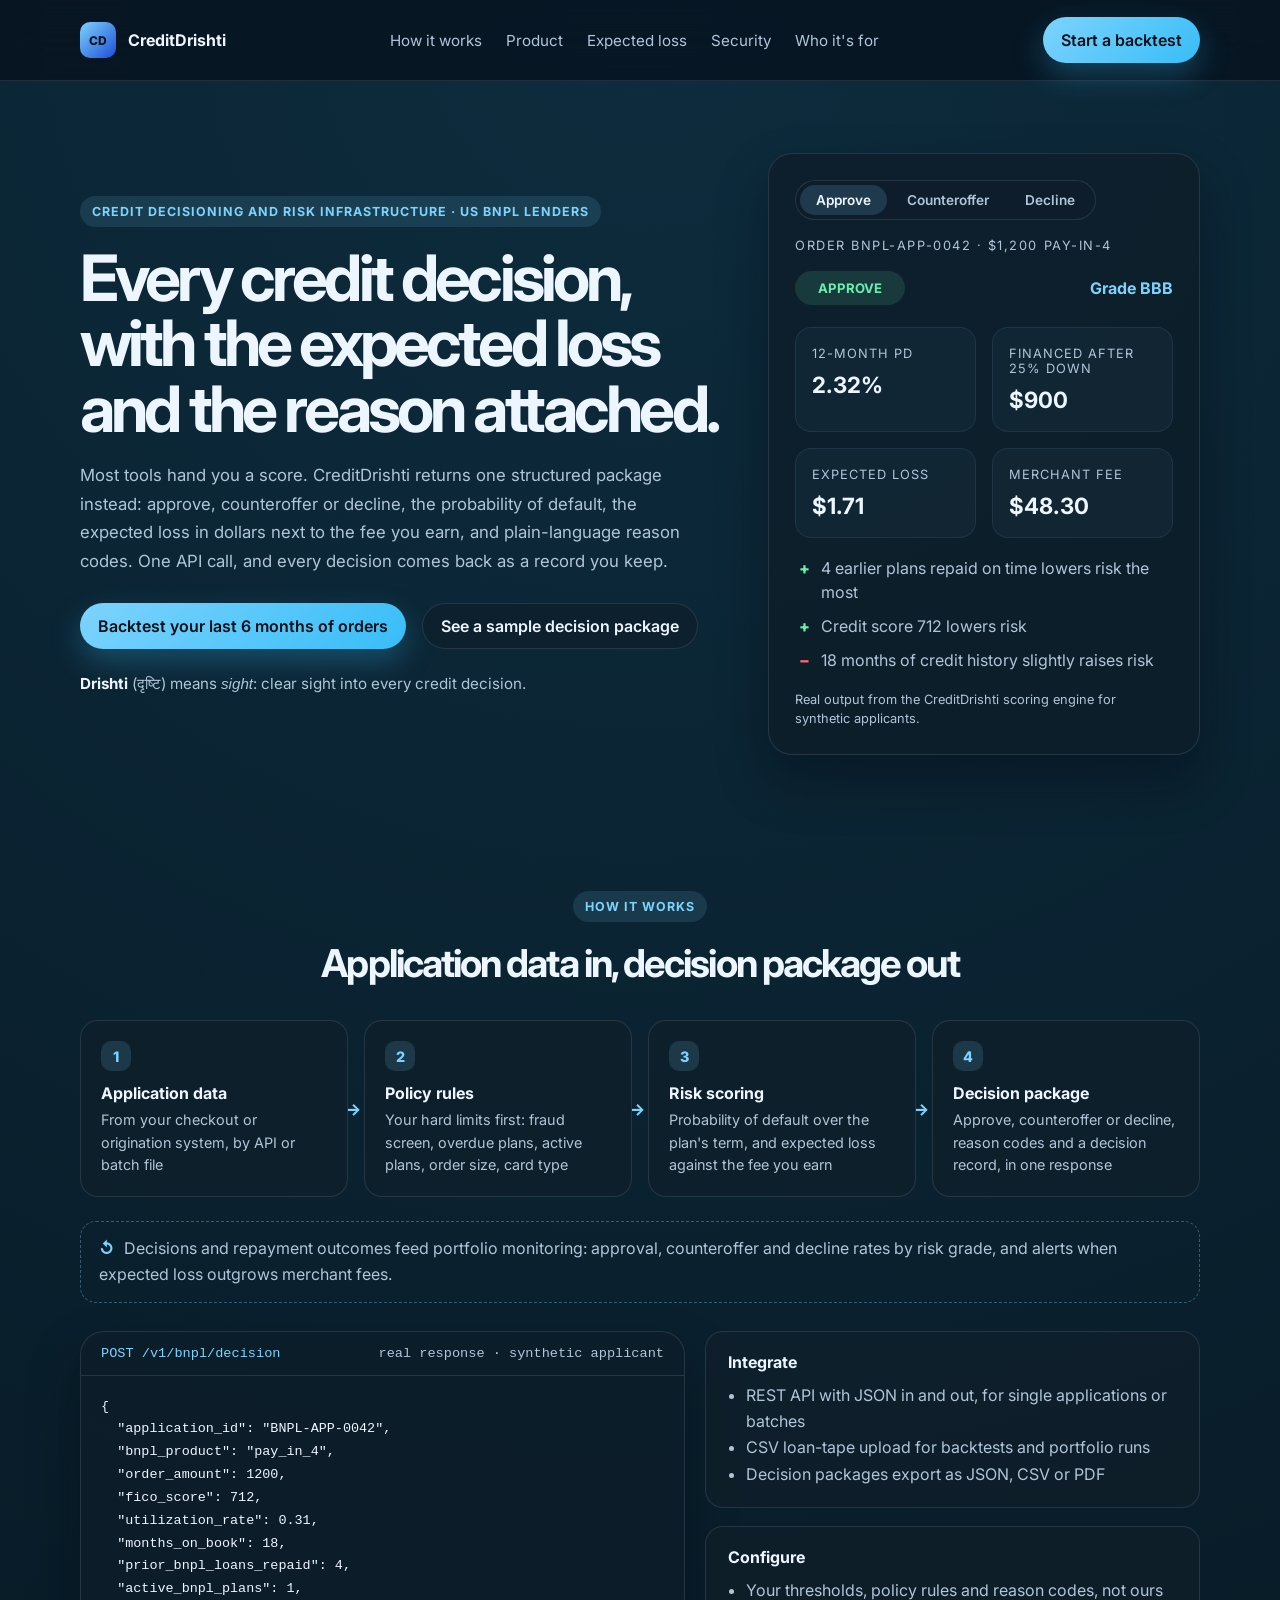
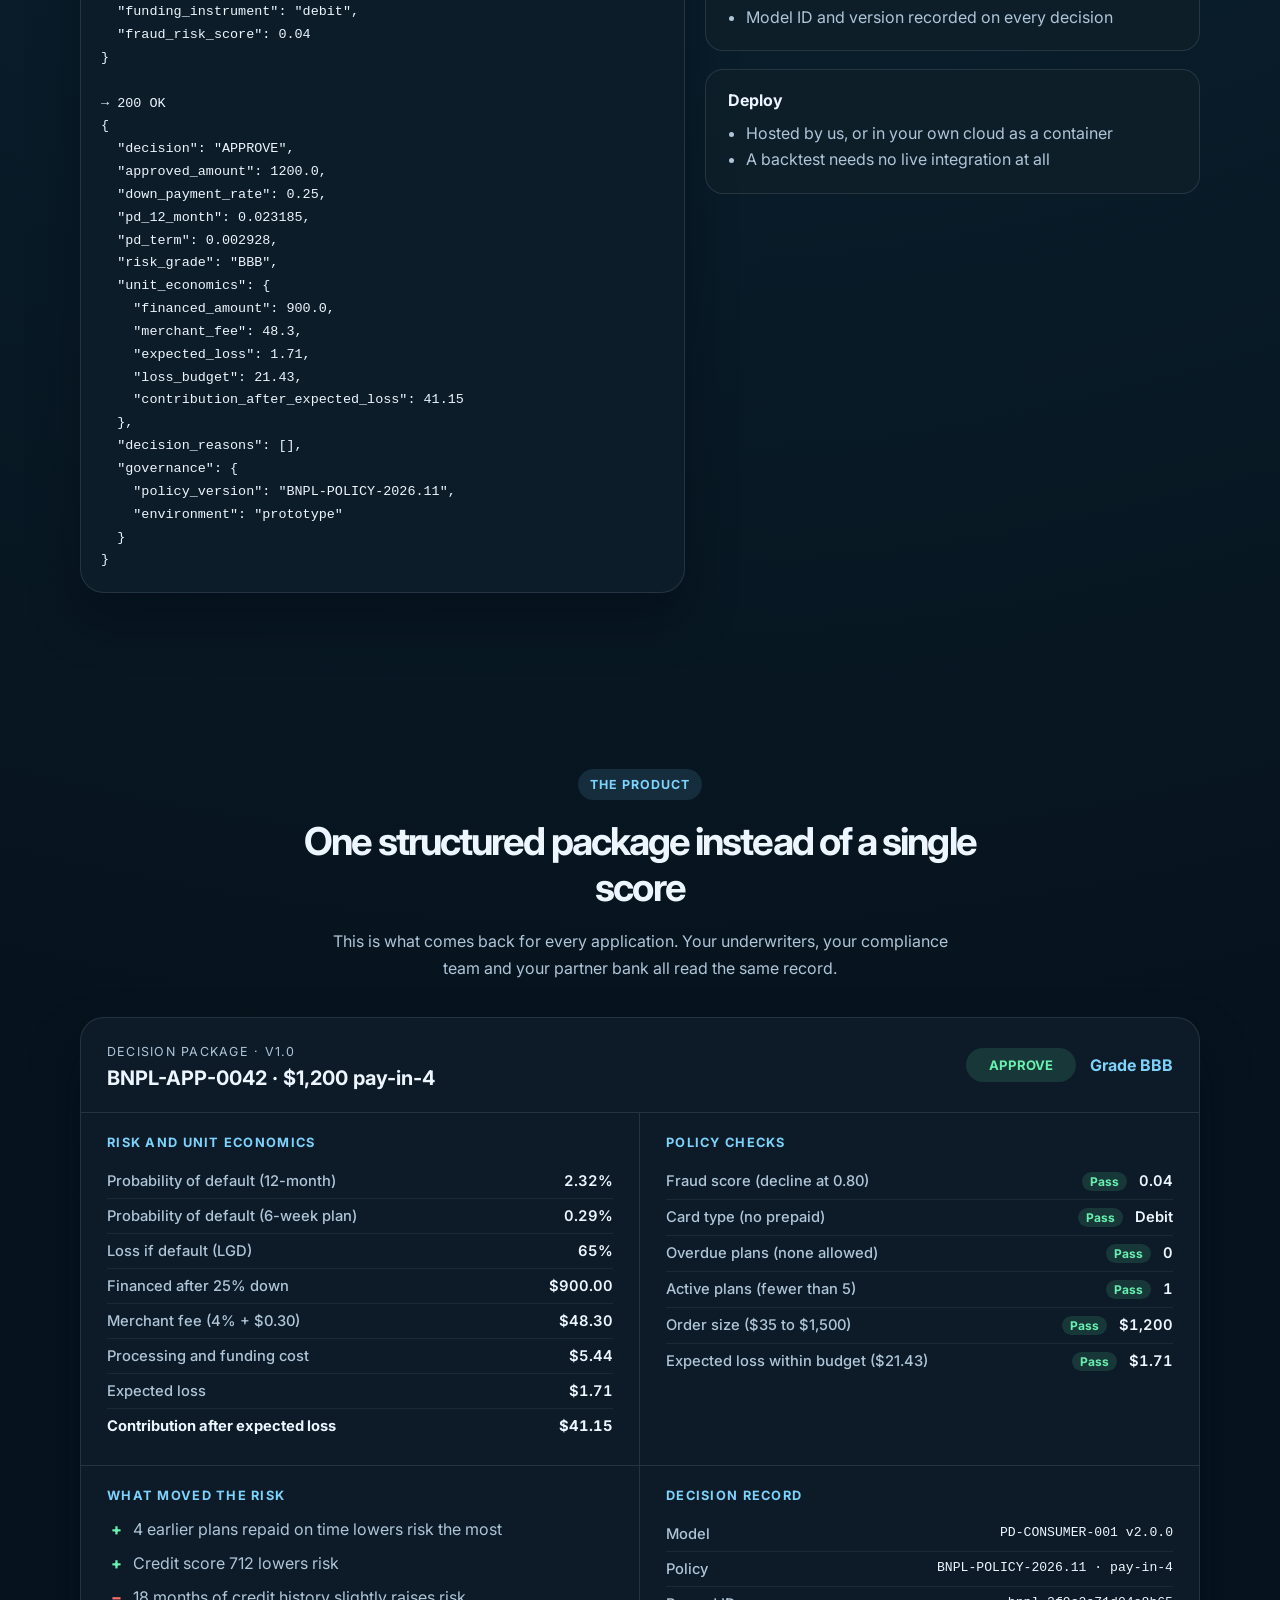
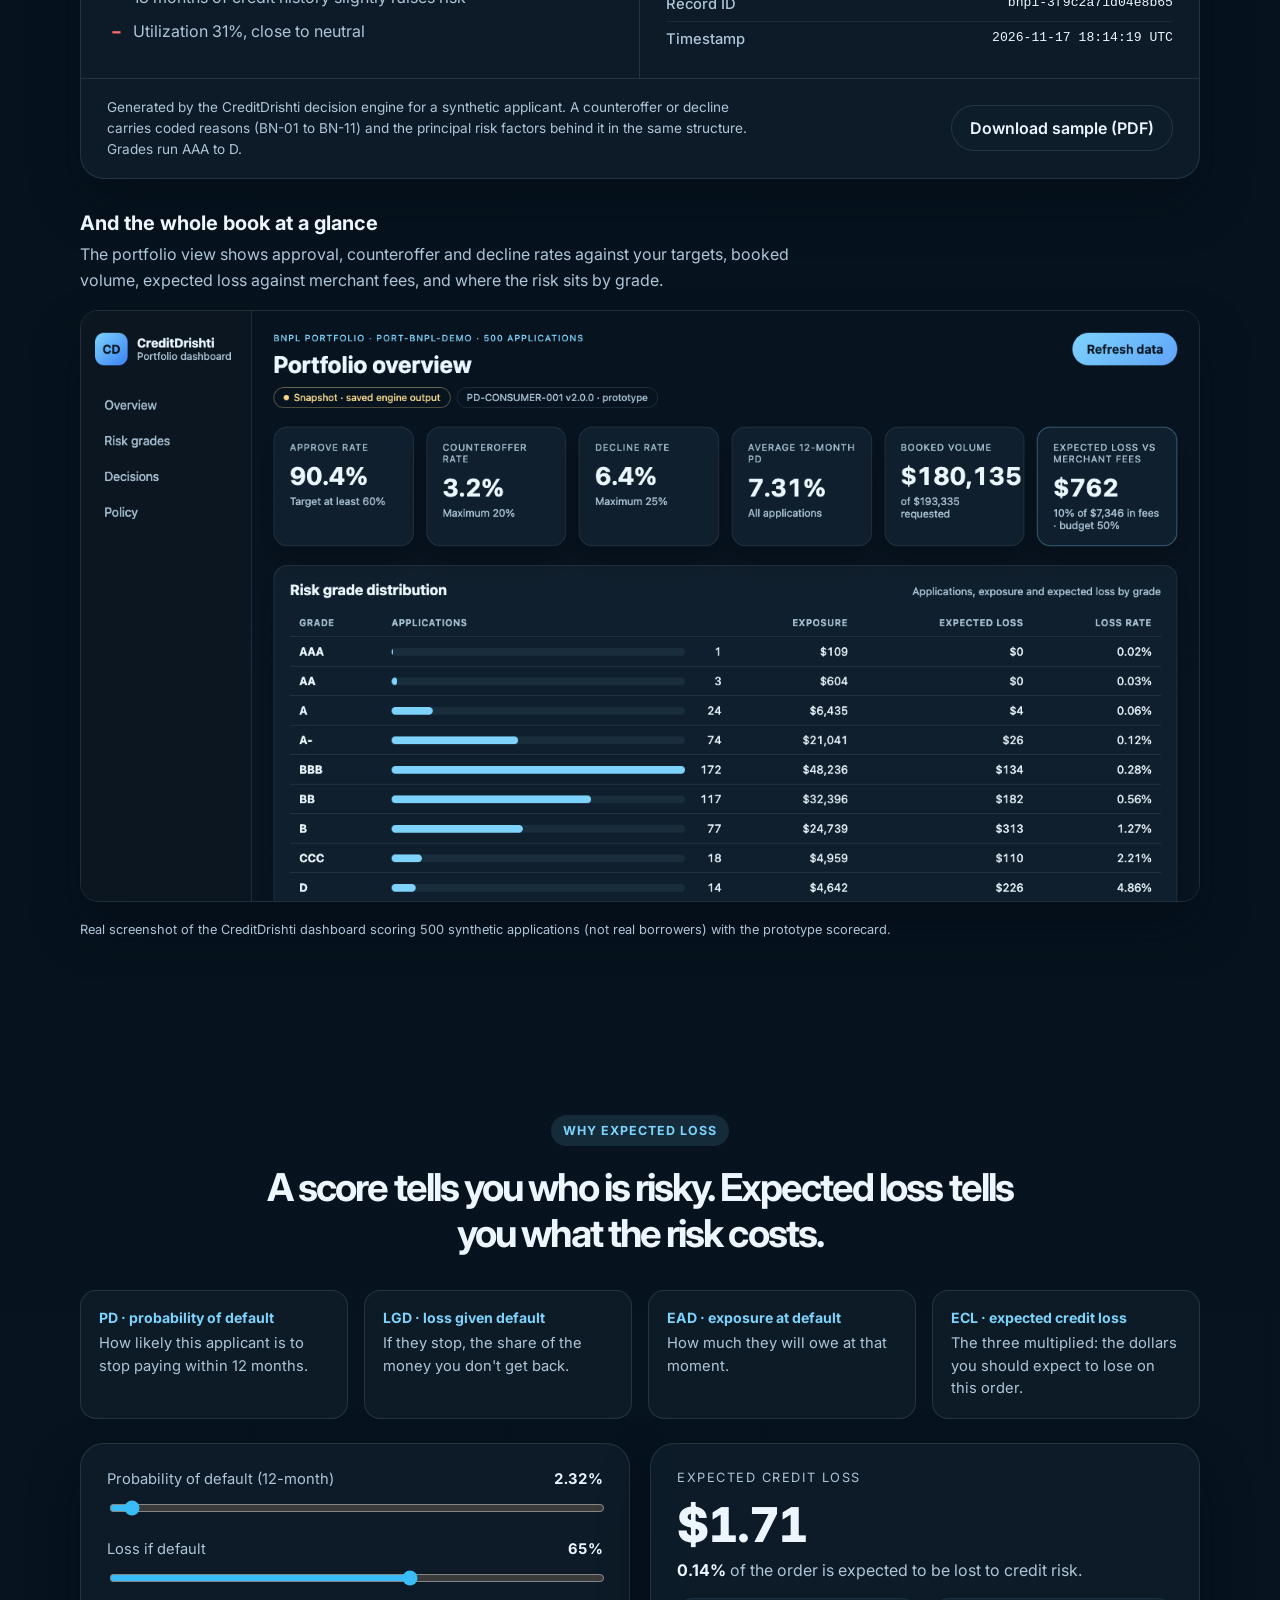
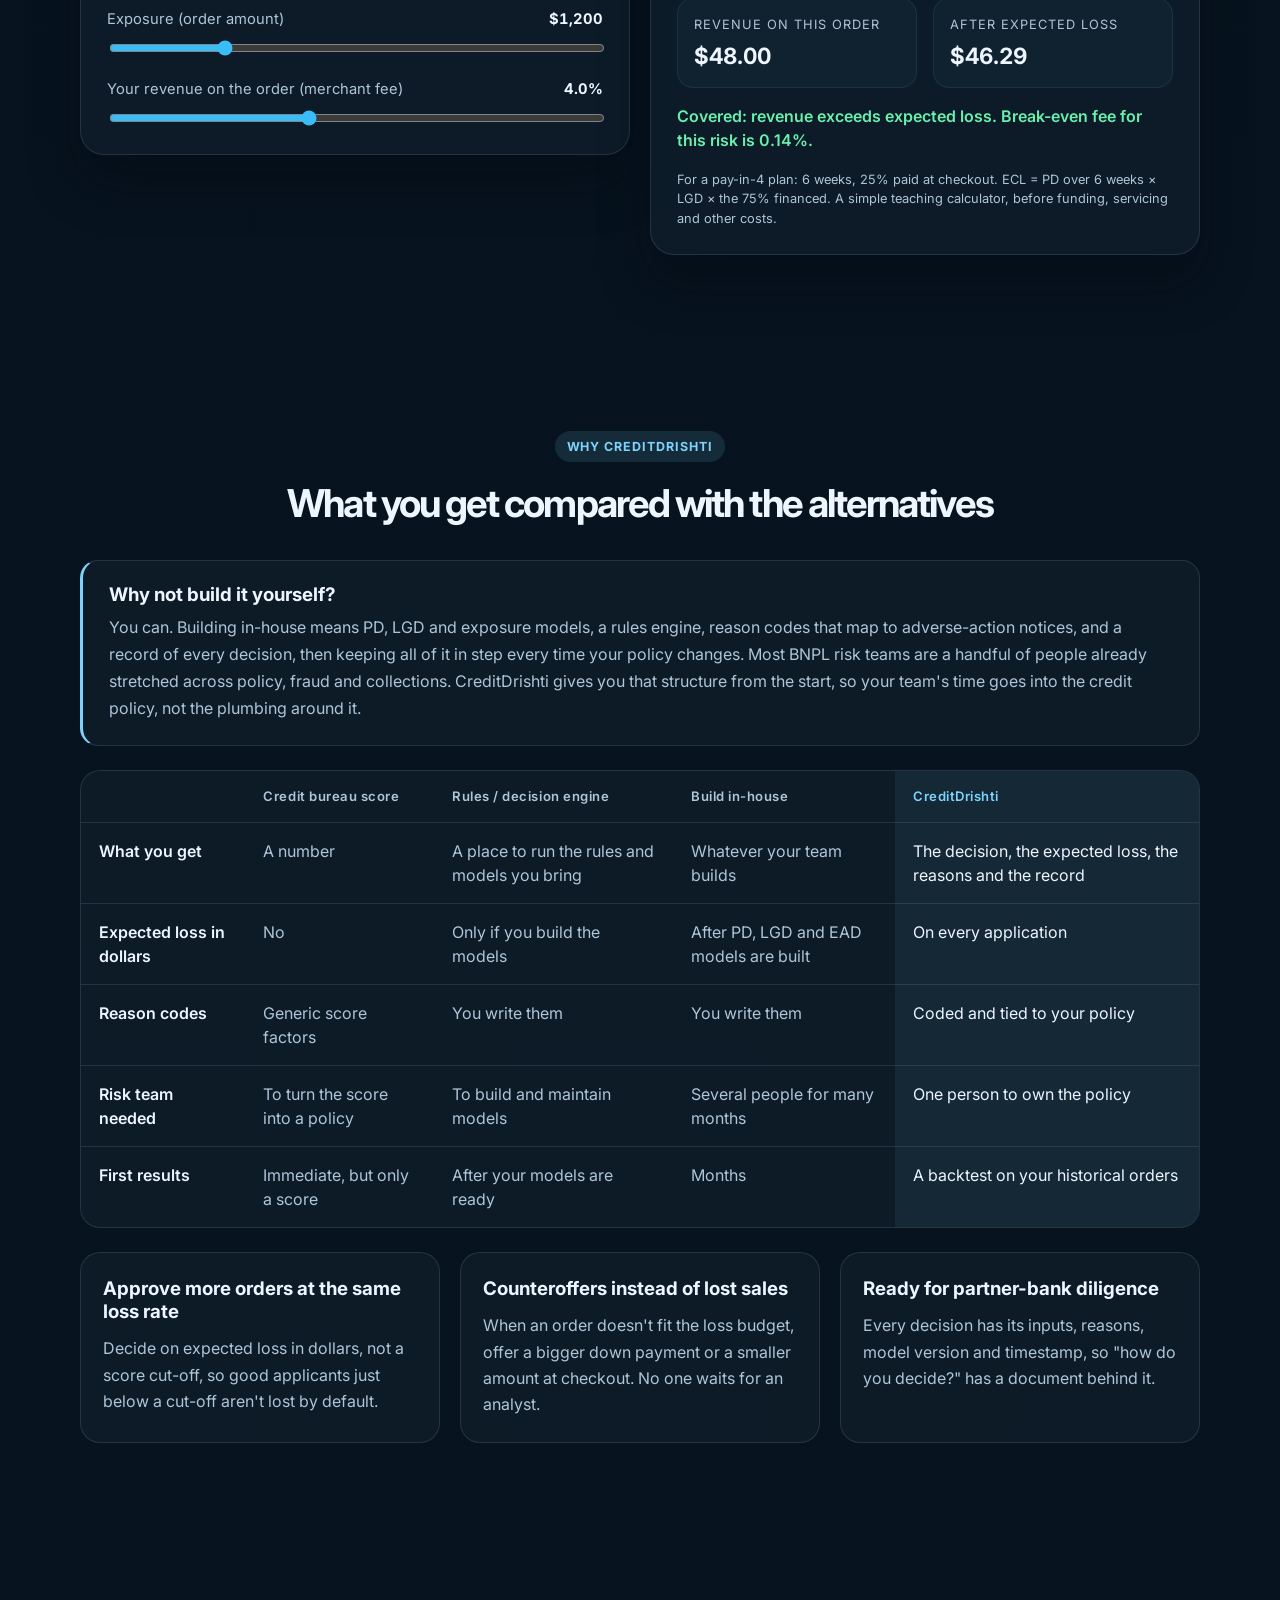
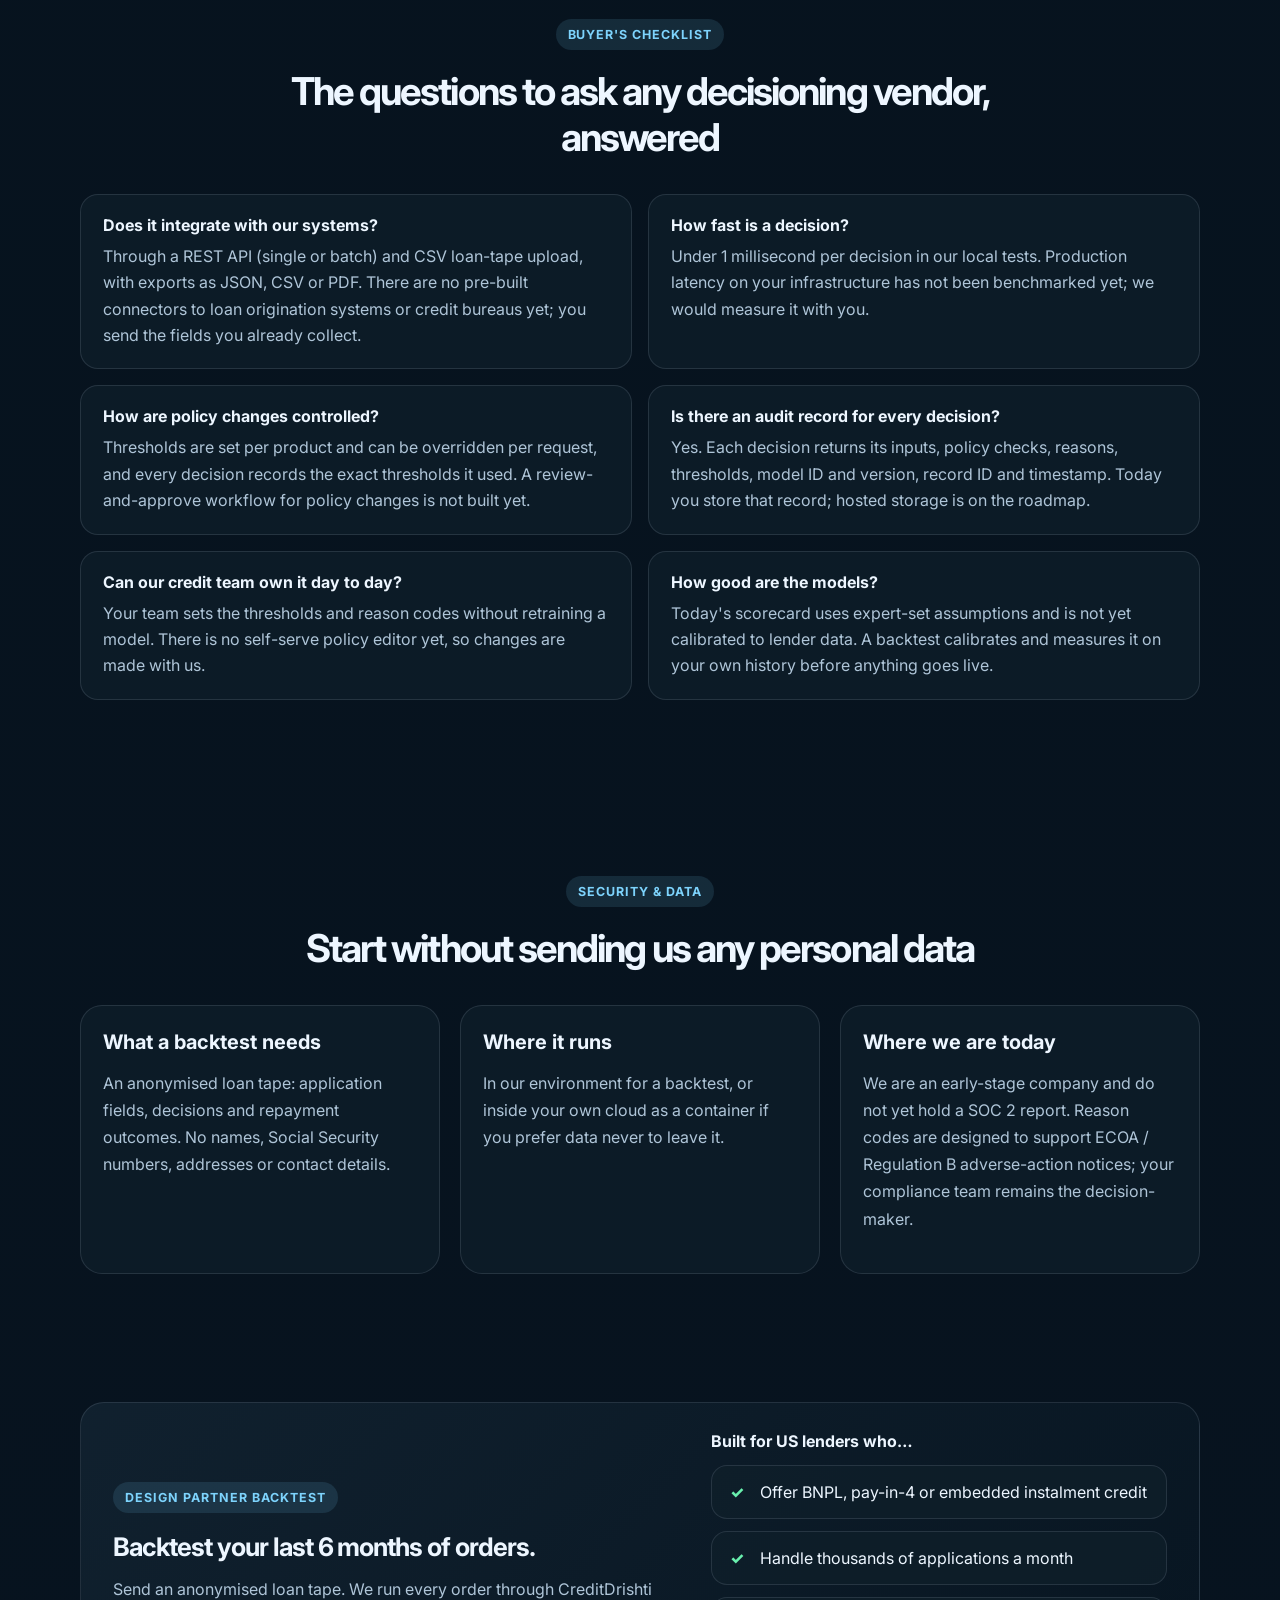
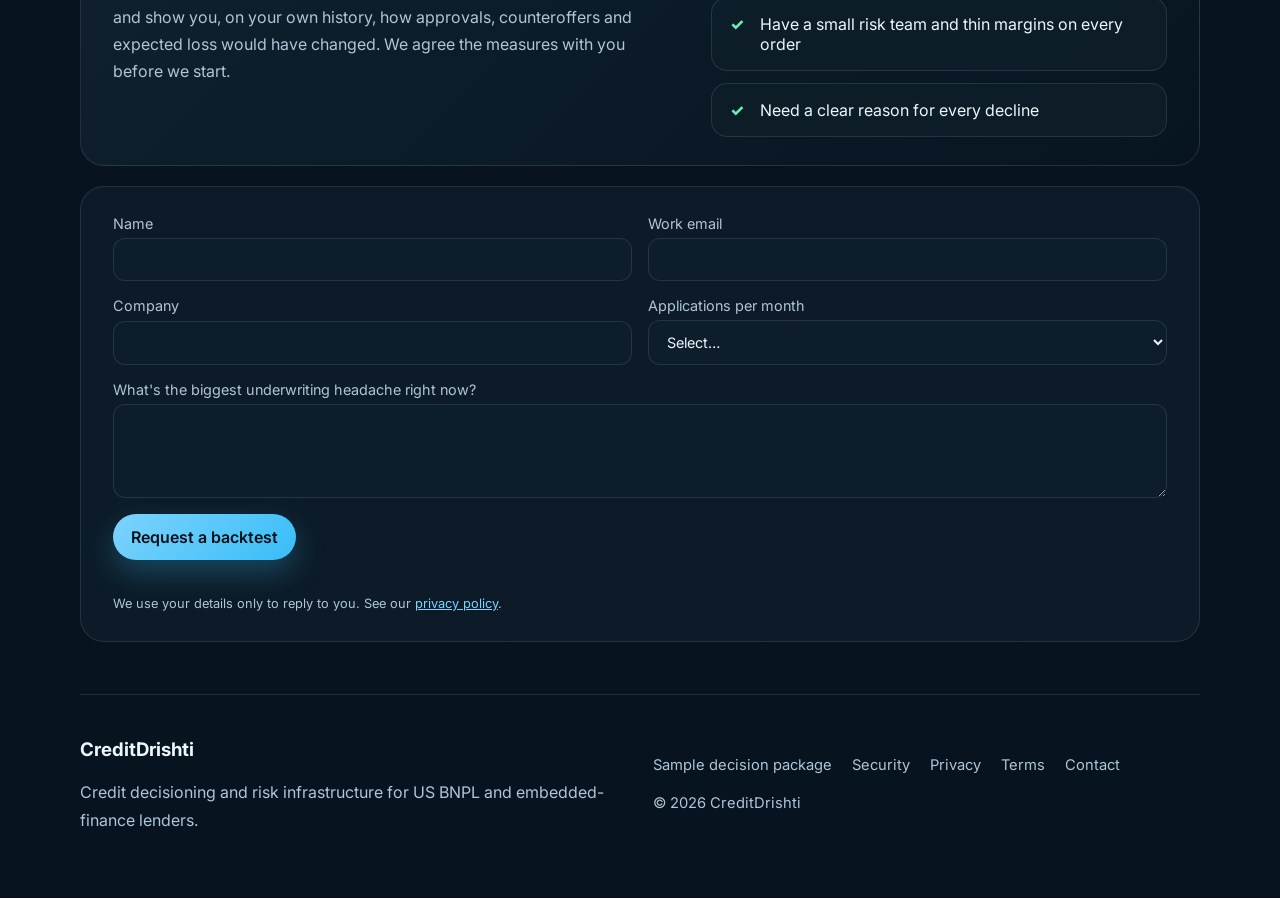
==== commit be564379: "Show the BNPL checkout policy: counteroffers and loss budgets - Hero: approve, counteroffer and decl" ====
--- a/index.html
+++ b/index.html
@@ -70,8 +70,8 @@
             <h1>Every credit decision, with the expected loss and the reason attached.</h1>
             <p>
               Most tools hand you a score. CreditDrishti returns one structured package instead:
-              approve, review or decline, the probability of default, the expected loss in dollars,
-              and plain-language reason codes. One API call, and every decision comes back as a
+              approve, counteroffer or decline, the probability of default, the expected loss in
+              dollars next to the fee you earn, and plain-language reason codes. One API call, and every decision comes back as a
               record you keep.
             </p>
             <div class="cta-row">
@@ -88,6 +88,7 @@
             <div class="panel-card panel-highlight">
               <div class="tabs" role="tablist" aria-label="Example decisions">
                 <button role="tab" id="tab-approve" aria-controls="ex-approve" aria-selected="true">Approve</button>
+                <button role="tab" id="tab-counter" aria-controls="ex-counter" aria-selected="false" tabindex="-1">Counteroffer</button>
                 <button role="tab" id="tab-decline" aria-controls="ex-decline" aria-selected="false" tabindex="-1">Decline</button>
               </div>
 
@@ -98,15 +99,34 @@
                   <span class="risk-score">Grade BBB</span>
                 </div>
                 <div class="metrics-grid">
-                  <div><label>12-month PD</label><strong>3.49%</strong></div>
-                  <div><label>Exposure</label><strong>$1,200</strong></div>
-                  <div><label>Loss if default</label><strong>65%</strong></div>
-                  <div><label>Expected loss</label><strong>$27.23</strong></div>
+                  <div><label>12-month PD</label><strong>2.32%</strong></div>
+                  <div><label>Financed after 25% down</label><strong>$900</strong></div>
+                  <div><label>Expected loss</label><strong>$1.71</strong></div>
+                  <div><label>Merchant fee</label><strong>$48.30</strong></div>
                 </div>
                 <ul class="reasons">
-                  <li class="pos">Credit score 712 lowers risk (policy floor 620)</li>
-                  <li class="pos">No missed payments · income verified</li>
+                  <li class="pos">4 earlier plans repaid on time lowers risk the most</li>
+                  <li class="pos">Credit score 712 lowers risk</li>
                   <li class="neg">18 months of credit history slightly raises risk</li>
+                </ul>
+              </div>
+
+              <div role="tabpanel" id="ex-counter" aria-labelledby="tab-counter" hidden>
+                <div class="panel-topline">Order BNPL-APP-0088 · $600 pay-in-4</div>
+                <div class="decision-row">
+                  <span class="badge badge-review">COUNTEROFFER</span>
+                  <span class="risk-score">Grade CCC</span>
+                </div>
+                <div class="metrics-grid">
+                  <div><label>12-month PD</label><strong>27.4%</strong></div>
+                  <div><label>Financed after 35% down</label><strong>$390</strong></div>
+                  <div><label>Expected loss</label><strong>$9.94</strong></div>
+                  <div><label>Loss budget</label><strong>$10.55</strong></div>
+                </div>
+                <ul class="reasons">
+                  <li class="neg">Offer: $600 with 35% paid at checkout instead of 25%</li>
+                  <li class="neg">Credit score 610 · utilization 55%</li>
+                  <li class="neg">2 active payment plans</li>
                 </ul>
               </div>
 
@@ -117,15 +137,15 @@
                   <span class="risk-score">Grade D</span>
                 </div>
                 <div class="metrics-grid">
-                  <div><label>12-month PD</label><strong>43.6%</strong></div>
-                  <div><label>Exposure</label><strong>$900</strong></div>
-                  <div><label>Loss if default</label><strong>65%</strong></div>
-                  <div><label>Expected loss</label><strong>$255.05</strong></div>
+                  <div><label>12-month PD</label><strong>72.5%</strong></div>
+                  <div><label>Financed after 25% down</label><strong>$675</strong></div>
+                  <div><label>Expected loss</label><strong>$65.36</strong></div>
+                  <div><label>Loss budget</label><strong>$15.92</strong></div>
                 </div>
                 <ul class="reasons">
-                  <li class="neg">AA-01 · Credit score 605, below policy floor of 620</li>
-                  <li class="neg">AA-04 · 1 missed payment (policy allows none)</li>
-                  <li class="neg">AA-02 · Debt-to-income 48%, above policy limit of 45%</li>
+                  <li class="neg">BN-11 · Expected loss above the loss budget, even at 50% down</li>
+                  <li class="neg">Credit score 605 · 2 late payments on previous plans</li>
+                  <li class="neg">Utilization 74%</li>
                 </ul>
               </div>
 
@@ -152,55 +172,62 @@
             <li>
               <span class="flow-step">2</span>
               <h3>Policy rules</h3>
-              <p>Your hard limits first: credit score floor, debt-to-income, missed payments, income verification</p>
+              <p>Your hard limits first: fraud screen, overdue plans, active plans, order size, card type</p>
             </li>
             <li>
               <span class="flow-step">3</span>
               <h3>Risk scoring</h3>
-              <p>12-month probability of default, loss if default, exposure and expected loss</p>
+              <p>Probability of default over the plan's term, and expected loss against the fee you earn</p>
             </li>
             <li>
               <span class="flow-step">4</span>
               <h3>Decision package</h3>
-              <p>Approve, review or decline, reason codes and a decision record, in one response</p>
+              <p>Approve, counteroffer or decline, reason codes and a decision record, in one response</p>
             </li>
           </ol>
           <p class="flow-loop">
             <span aria-hidden="true">↺</span> Decisions and repayment outcomes feed portfolio
-            monitoring: approval and review rates by risk grade, and alerts when a segment drifts
-            from expected loss.
+            monitoring: approval, counteroffer and decline rates by risk grade, and alerts when
+            expected loss outgrows merchant fees.
           </p>
 
           <div class="platform-grid">
             <div class="code-card panel-card">
               <div class="code-head">
-                <span>POST /v1/score</span>
+                <span>POST /v1/bnpl/decision</span>
                 <span class="muted">real response · synthetic applicant</span>
               </div>
 <pre><code>{
   "application_id": "BNPL-APP-0042",
+  "bnpl_product": "pay_in_4",
+  "order_amount": 1200,
   "fico_score": 712,
-  "dti_ratio": 0.35,
   "utilization_rate": 0.31,
   "months_on_book": 18,
-  "delinquency_count": 0,
-  "income_verified": 1
+  "prior_bnpl_loans_repaid": 4,
+  "active_bnpl_plans": 1,
+  "funding_instrument": "debit",
+  "fraud_risk_score": 0.04
 }
 
 → 200 OK
 {
-  "pd_estimate": 0.034914,
+  "decision": "APPROVE",
+  "approved_amount": 1200.0,
+  "down_payment_rate": 0.25,
+  "pd_12_month": 0.023185,
+  "pd_term": 0.002928,
   "risk_grade": "BBB",
-  "decision_recommendation": "APPROVE",
+  "unit_economics": {
+    "financed_amount": 900.0,
+    "merchant_fee": 48.3,
+    "expected_loss": 1.71,
+    "loss_budget": 21.43,
+    "contribution_after_expected_loss": 41.15
+  },
   "decision_reasons": [],
-  "policy_checks": ["credit_score_ok", "dti_ok",
-    "utilization_ok", "delinquency_ok",
-    "income_verified", "pd_within_approval_threshold"],
   "governance": {
-    "model_id": "PD-CONSUMER-001",
-    "model_version": "2.0.0",
-    "record_id": "record-20261116181419",
-    "timestamp": "2026-11-16T18:14:19Z",
+    "policy_version": "BNPL-POLICY-2026.11",
     "environment": "prototype"
   }
 }</code></pre>
@@ -260,32 +287,36 @@
 
             <div class="report-grid">
               <section>
-                <h4>Risk numbers</h4>
+                <h4>Risk and unit economics</h4>
                 <table class="kv">
-                  <tr><th>Probability of default (12-month)</th><td>3.49%</td></tr>
+                  <tr><th>Probability of default (12-month)</th><td>2.32%</td></tr>
+                  <tr><th>Probability of default (6-week plan)</th><td>0.29%</td></tr>
                   <tr><th>Loss if default (LGD)</th><td>65%</td></tr>
-                  <tr><th>Exposure at default (EAD)</th><td>$1,200.00</td></tr>
-                  <tr class="total"><th>Expected credit loss (12-month)</th><td>$27.23</td></tr>
+                  <tr><th>Financed after 25% down</th><td>$900.00</td></tr>
+                  <tr><th>Merchant fee (4% + $0.30)</th><td>$48.30</td></tr>
+                  <tr><th>Processing and funding cost</th><td>$5.44</td></tr>
+                  <tr><th>Expected loss</th><td>$1.71</td></tr>
+                  <tr class="total"><th>Contribution after expected loss</th><td>$41.15</td></tr>
                 </table>
               </section>
 
               <section>
                 <h4>Policy checks</h4>
                 <table class="kv checks">
-                  <tr><th>Credit score floor (≥ 620)</th><td><span class="pass">Pass</span> 712</td></tr>
-                  <tr><th>Debt-to-income (≤ 45%)</th><td><span class="pass">Pass</span> 35%</td></tr>
-                  <tr><th>Revolving utilization (≤ 70%)</th><td><span class="pass">Pass</span> 31%</td></tr>
-                  <tr><th>Missed payments (0 allowed)</th><td><span class="pass">Pass</span> 0</td></tr>
-                  <tr><th>Income verification (required)</th><td><span class="pass">Pass</span> Verified</td></tr>
-                  <tr><th>PD below approval threshold (&lt; 10%)</th><td><span class="pass">Pass</span> 3.49%</td></tr>
+                  <tr><th>Fraud score (decline at 0.80)</th><td><span class="pass">Pass</span> 0.04</td></tr>
+                  <tr><th>Card type (no prepaid)</th><td><span class="pass">Pass</span> Debit</td></tr>
+                  <tr><th>Overdue plans (none allowed)</th><td><span class="pass">Pass</span> 0</td></tr>
+                  <tr><th>Active plans (fewer than 5)</th><td><span class="pass">Pass</span> 1</td></tr>
+                  <tr><th>Order size ($35 to $1,500)</th><td><span class="pass">Pass</span> $1,200</td></tr>
+                  <tr><th>Expected loss within budget ($21.43)</th><td><span class="pass">Pass</span> $1.71</td></tr>
                 </table>
               </section>
 
               <section>
                 <h4>What moved the risk</h4>
                 <ul class="reasons">
-                  <li class="pos">Credit score 712 lowers risk the most</li>
-                  <li class="pos">No missed payments, income verified</li>
+                  <li class="pos">4 earlier plans repaid on time lowers risk the most</li>
+                  <li class="pos">Credit score 712 lowers risk</li>
                   <li class="neg">18 months of credit history slightly raises risk</li>
                   <li class="neg">Utilization 31%, close to neutral</li>
                 </ul>
@@ -294,16 +325,16 @@
               <section>
                 <h4>Decision record</h4>
                 <table class="kv mono">
-                  <tr><th>Model</th><td>PD-BNPL-001 v2.0.0</td></tr>
-                  <tr><th>Record ID</th><td>decision-20261116181419-BNPL-APP-0042</td></tr>
-                  <tr><th>Timestamp</th><td>2026-11-16 18:14:19 UTC</td></tr>
-                  <tr><th>Thresholds</th><td>BNPL policy, recorded in full</td></tr>
+                  <tr><th>Model</th><td>PD-CONSUMER-001 v2.0.0</td></tr>
+                  <tr><th>Policy</th><td>BNPL-POLICY-2026.11 · pay-in-4</td></tr>
+                  <tr><th>Record ID</th><td>bnpl-3f9c2a71d04e8b65</td></tr>
+                  <tr><th>Timestamp</th><td>2026-11-17 18:14:19 UTC</td></tr>
                 </table>
               </section>
             </div>
 
             <footer class="report-foot">
-              <p>Generated by the CreditDrishti scoring engine for a synthetic applicant. A declined application carries coded adverse-action reasons (AA-01 to AA-06) in the same structure. Grades run AAA to D.</p>
+              <p>Generated by the CreditDrishti decision engine for a synthetic applicant. A counteroffer or decline carries coded reasons (BN-01 to BN-11) and the principal risk factors behind it in the same structure. Grades run AAA to D.</p>
               <a class="button button-secondary" href="sample-decision-package.pdf" download>Download sample (PDF)</a>
             </footer>
           </article>
@@ -312,9 +343,9 @@
             <figcaption>
               <h3>And the whole book at a glance</h3>
               <p>
-                The portfolio view shows approval, review and decline rates against your policy
-                targets, approved exposure, expected loss in dollars, and where the risk sits by
-                grade.
+                The portfolio view shows approval, counteroffer and decline rates against your
+                targets, booked volume, expected loss against merchant fees, and where the risk sits
+                by grade.
               </p>
             </figcaption>
             <img
@@ -322,7 +353,7 @@
               width="1440"
               height="760"
               loading="lazy"
-              alt="CreditDrishti portfolio dashboard for 500 synthetic BNPL applications: approve rate 49.4%, review rate 47.4% against a 25% maximum, decline rate 3.2%, average 12-month PD 7.79%, approved exposure $91,205 and expected loss on the approved book of $2,204 (2.42%), with a table of applications, exposure, expected loss and loss rate by risk grade from AA to D."
+              alt="CreditDrishti portfolio dashboard for 500 synthetic BNPL orders: approve rate 90.4%, counteroffer rate 3.2%, decline rate 6.4%, average 12-month PD 7.31%, booked volume $180,135 of $193,335 requested, and expected loss of $762 against $7,346 of merchant fees (10%), with a table of applications, exposure, expected loss and loss rate by risk grade."
             />
             <p class="fineprint">
               Real screenshot of the CreditDrishti dashboard scoring 500 synthetic applications
@@ -350,8 +381,8 @@
           <div class="demo-grid">
             <form class="demo-inputs panel-card" id="elForm" aria-label="Expected loss calculator">
               <label>
-                <span>Probability of default (12-month) <output id="pdOut">3.49%</output></span>
-                <input type="range" name="pd" min="0.5" max="40" step="any" value="3.4914" />
+                <span>Probability of default (12-month) <output id="pdOut">2.32%</output></span>
+                <input type="range" name="pd" min="0.5" max="60" step="any" value="2.3185" />
               </label>
               <label>
                 <span>Loss if default <output id="lgdOut">65%</output></span>
@@ -369,14 +400,14 @@
 
             <div class="demo-result panel-card" aria-live="polite">
               <div class="panel-topline">Expected credit loss</div>
-              <div class="el-big" id="elValue">$27.23</div>
-              <p class="el-sub"><span id="elPct">2.27%</span> of the order is expected to be lost to credit risk.</p>
+              <div class="el-big" id="elValue">$1.71</div>
+              <p class="el-sub"><span id="elPct">0.14%</span> of the order is expected to be lost to credit risk.</p>
               <div class="metrics-grid">
                 <div><label>Revenue on this order</label><strong id="revValue">$48.00</strong></div>
-                <div><label>After expected loss</label><strong id="netValue">$20.77</strong></div>
+                <div><label>After expected loss</label><strong id="netValue">$46.29</strong></div>
               </div>
               <p class="el-verdict" id="elVerdict"></p>
-              <p class="fineprint">ECL = PD × LGD × EAD. A simple teaching calculator, before funding, servicing and other costs.</p>
+              <p class="fineprint">For a pay-in-4 plan: 6 weeks, 25% paid at checkout. ECL = PD over 6 weeks × LGD × the 75% financed. A simple teaching calculator, before funding, servicing and other costs.</p>
             </div>
           </div>
         </div>
@@ -396,7 +427,7 @@
               You can. Building in-house means PD, LGD and exposure models, a rules engine,
               reason codes that map to adverse-action notices, and a record of every decision,
               then keeping all of it in step every time your policy changes. Most BNPL risk teams
-              are a handful of people already running the review queue. CreditDrishti gives you
+              are a handful of people already stretched across policy, fraud and collections. CreditDrishti gives you
               that structure from the start, so your team's time goes into the credit policy, not
               the plumbing around it.
             </p>
@@ -459,8 +490,8 @@
               <p>Decide on expected loss in dollars, not a score cut-off, so good applicants just below a cut-off aren't lost by default.</p>
             </article>
             <article class="outcome">
-              <h3>Fewer manual reviews</h3>
-              <p>Clear-cut applications are decided by policy. Only the genuinely borderline ones reach an analyst.</p>
+              <h3>Counteroffers instead of lost sales</h3>
+              <p>When an order doesn't fit the loss budget, offer a bigger down payment or a smaller amount at checkout. No one waits for an analyst.</p>
             </article>
             <article class="outcome">
               <h3>Ready for partner-bank diligence</h3>
@@ -551,7 +582,7 @@
           <h3>Backtest your last 6 months of orders.</h3>
           <p class="pilot-copy">
             Send an anonymised loan tape. We run every order through CreditDrishti and show you, on
-            your own history, how decisions, review volume and expected loss would have changed.
+            your own history, how approvals, counteroffers and expected loss would have changed.
             We agree the measures with you before we start.
           </p>
         </div>
@@ -560,7 +591,7 @@
           <ul class="fit-list">
             <li>Offer BNPL, pay-in-4 or embedded instalment credit</li>
             <li>Handle thousands of applications a month</li>
-            <li>Have a small risk team and a growing review queue</li>
+            <li>Have a small risk team and thin margins on every order</li>
             <li>Need a clear reason for every decline</li>
           </ul>
         </div>
@@ -628,7 +659,7 @@
           <a href="#security">Security</a>
           <a href="privacy.html">Privacy</a>
           <a href="terms.html">Terms</a>
-          <a href="#pilot">Contact</a>
+          <a href="contact.html">Contact</a>
           <span>© 2026 CreditDrishti</span>
         </nav>
       </div>
